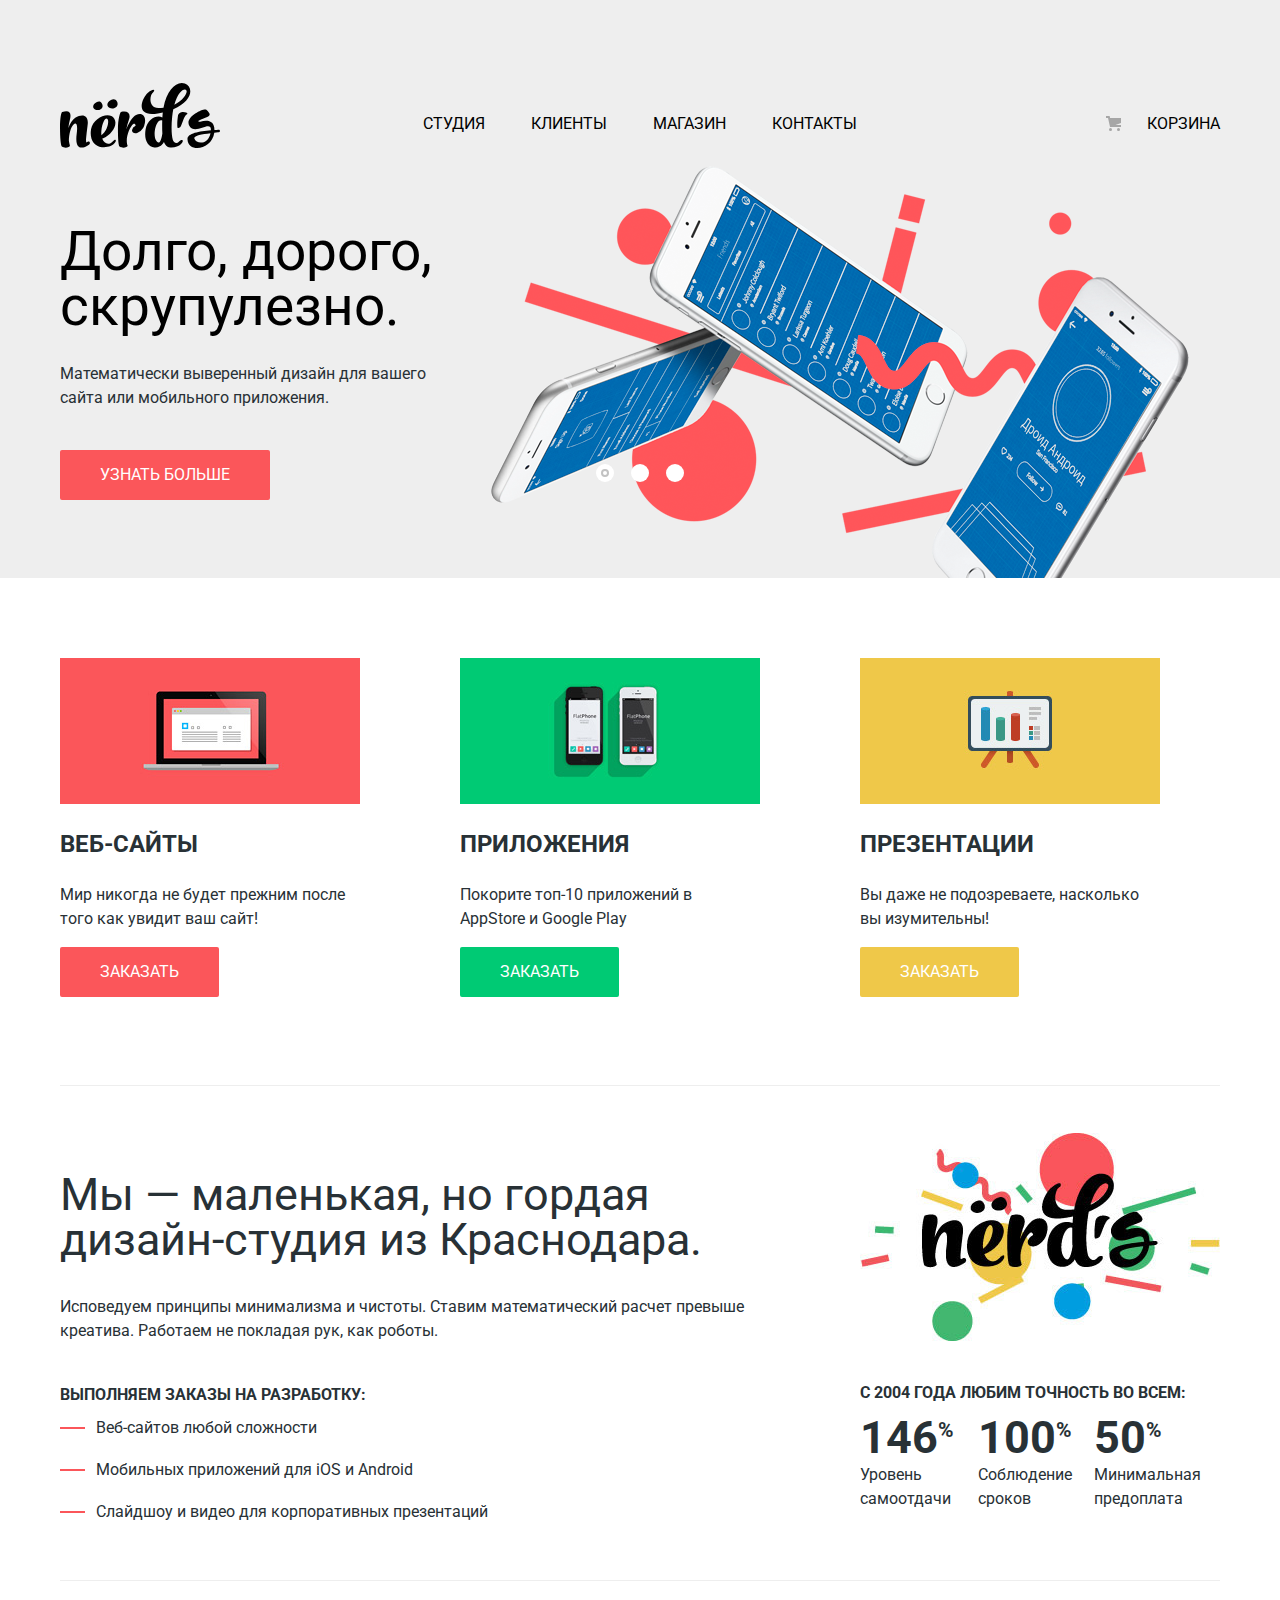
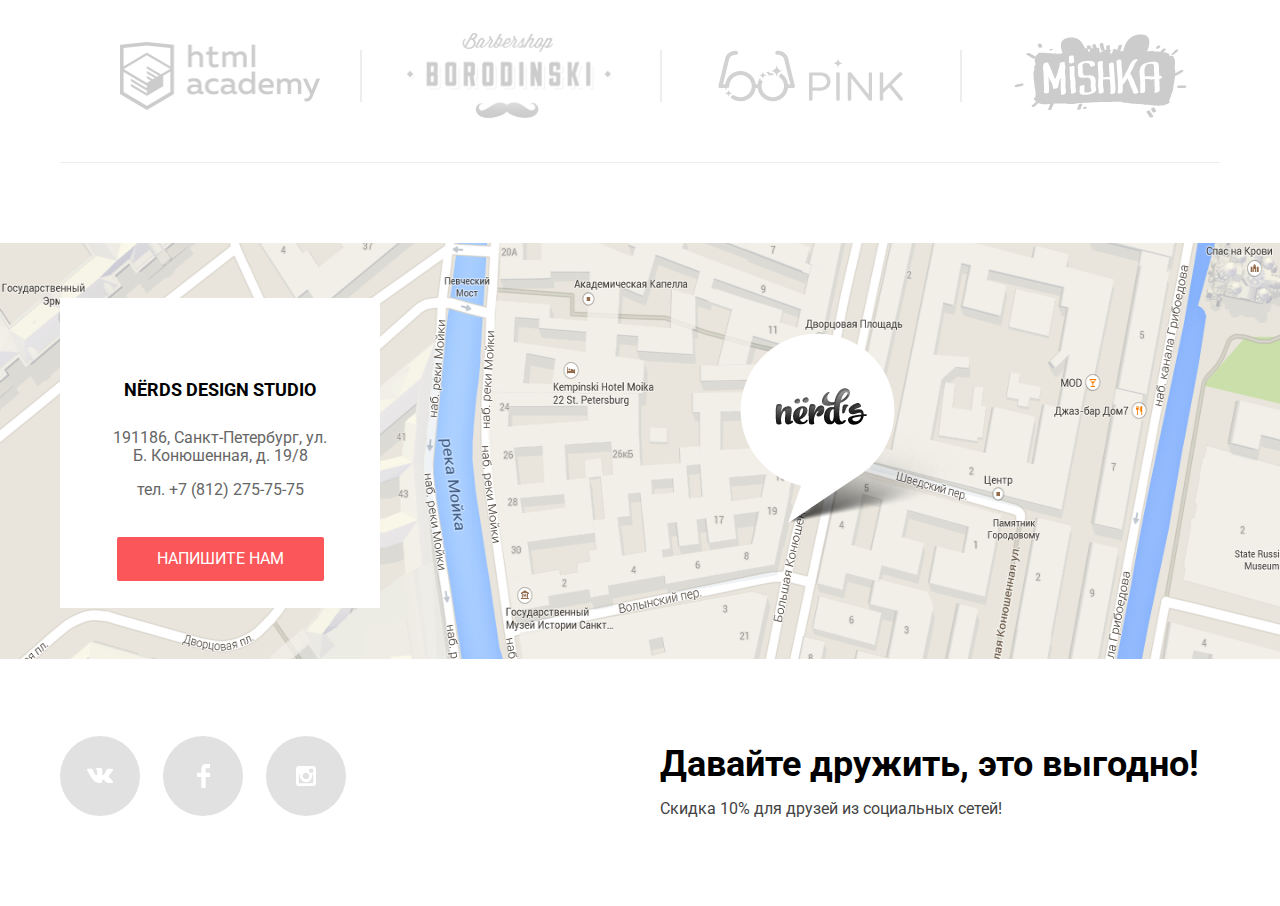
==== index.html @ 292924da "Декоративные элементы" ====
<!DOCTYPE html>
<html lang="ru">

<head>
  <meta charset="utf-8">
  <title>Веб-студия Нердс</title>
  <link href="https://fonts.googleapis.com/css?family=Roboto:400,500,700&display=swap" rel="stylesheet">
  <link href="css/normalize.css" rel="stylesheet">
  <link href="css/style.css" rel="stylesheet">
</head>

<body>
  <header class="main-header">
    <div class="container">
      <nav class="main-navigation">
        <a class="main-header-logo" href="#">
          <img src="img/nerds-logo.svg" width="160" height="65" alt="Лого веб-студии Нердс">
        </a>
        <ul class="site-navigation">
          <li><a href="info.html">Студия</a></li>
          <li><a href="customers.html">Клиенты</a></li>
          <li><a href="catalog.html">Магазин</a></li>
          <li><a href="contacts.html">Контакты</a></li>
        </ul>
        <a class="basket" href="basket.html">Корзина</a>
      </nav>
    </div>
  </header>
  <main>
    <h1 class="visually-hidden">Веб-студия Нердс</h1>
    <div class="slider">
      <div class="container">
        <div class="slide slide-current">
          <h3 class="slide-slogan">Долго, дорого, скрупулезно.</h3>
          <p>Математически выверенный дизайн для вашего сайта или мобильного приложения.</p>
          <a class="button" href="#">Узнать больше</a>
        </div>
        <div class="slide">
          <h3 class="slide-slogan">Любим математику как никто другой</h3>
          <p>Никакого креатива, только математические формулы для расчета идеальных пропорций.</p>
          <a class="button" href="#">Узнать больше</a>
        </div>
        <div class="slide">
          <h3 class="slide-slogan">Только ночь,только хардкор</h3>
          <p>Работать днем, как все? Мы против этого. Ближе к полуночи работа только начинается.</p>
          <a class="button" href="#">Узнать больше</a>
        </div>
      </div>
      <div class="pagination">
        <a href="#" class="slide-current"></a>
        <a href="#"></a>
        <a href="#"></a>
      </div>
    </div>
    </div>
    <main class="container">
      <section class="banner"></section>
      <section class="promo">
        <div class="conteiner">
          <ul class="promo-list">
            <li class="promo-item promo-item-web">
              <h3>Веб-сайты</h3>
              <p>Мир никогда не будет прежним после того как увидит ваш сайт!</p>
              <a class="button" href="#">Заказать</a>
            </li>
            <li class="promo-item promo-item-app">
              <h3>Приложения</h3>
              <p>Покорите топ-10 приложений в AppStore и Google Play</p>
              <a class="button" href="#">Заказать</a>
            </li>
            <li class="promo-item promo-item-pre">
              <h3>Презентации</h3>
              <p>Вы даже не подозреваете, насколько вы изумительны!</p>
              <a class="button" href="#">Заказать</a>
            </li>
          </ul>
        </div>
      </section>
      <section class="about">
        <div class="conteiner">
          <div class="about-wrapper">
            <div class="about-left">
              <h2 class="about-slogan">Мы — маленькая, но гордая дизайн-студия из Краснодара.</h2>
              <p>Исповедуем принципы минимализма и чистоты. Ставим математический расчет
                превыше креатива. Работаем не покладая рук, как роботы.</p>
              <b>Выполняем заказы на разработку:</b>
              <ul>
                <li>Веб-сайтов любой сложности</li>
                <li>Мобильных приложений для iOS и Android</li>
                <li>Слайдшоу и видео для корпоративных презентаций</li>
              </ul>
            </div>
            <div class="about-right">
              <b>с 2004 года Любим точность во всем:</b>
              <div class="advantages">
                <div class="advantages-item">
                  <span>146<span>%</span></span>
                  <span>Уровень самоотдачи</span>
                </div>
                <div class="advantages-item">
                  <span>100<span>%</span></span>
                  <span>Соблюдение сроков</span>
                </div>
                <div class="advantages-item">
                  <span>50<span>%</span></span>
                  <span>Минимальная предоплата</span>
                </div>
              </div>
            </div>
          </div>
        </div>
      </section>
      <section class="logo">
        <div class="container">
          <ul>
            <li><a href="#"><img src="img/logo-1.png" width="200" height="68" alt="Logo-htmlacademy"></a></li>
            <li><a href="#"><img src="img/logo-2.png" width="206" height="83" alt="Logo-htmlacademy"></a></li>
            <li><a href="#"><img src="img/logo-3.png" width="185" height="52" alt="Logo-htmlacademy"></a></li>
            <li><a href="#"><img src="img/logo-4.png" width="173" height="85" alt="Logo-htmlacademy"></a></li>
          </ul>
        </div>
      </section>
    </main>
    <section class="map">
      <img src="img/map.png" alt="map">
      <div class="info">
          <h4>NЁRDS DESIGN STUDIO</h4>
          <address>191186, Санкт-Петербург, ул. Б. Конюшенная, д. 19/8 <p>тел. +7 (812) 275-75-75</p></address>
          <button class="button">Напишите нам</button>
      </div>
      <div class="marker"></div>
    </section>
    <footer class="main-footer">

      <div class="container">
        <div class="footer-wrapper">
          <div class="footer-social">
            <ul>
              <li>
                <a class="social-button" href="#">
                  <img src="img/vk-icon.svg" width="26" height="15" alt="Страница Нердс в контакте">
                </a>
              </li>
              <li>
                <a class="social-button" href="#">
                  <img src="img/fb-icon.svg" width="13" height="21" alt="Страница Нердс на файсбуке">
                </a>
              </li>
              <li>
                <a class="social-button" href="#">
                  <img src="img/insta-icon.svg" width="20" height="21" alt="Страница Нердс в инстаграм">
                </a>
              </li>
            </ul>
          </div>

          <div class="footer-info">
            <strong>Давайте дружить, это выгодно!</strong>
            <p>Скидка 10% для друзей из социальных сетей!</p>
          </div>
        </div>
      </div>
    </footer>
    <section class="modal">
      <button class="modal-close" type="button">Закрыть</button>
      <form class="user" method="post" action="https://echo.htmlacademy.ru">
        <h2>Напишите нам</h2>
        <div class="modal-user">
          <p>
            <label for="user-login">Ваше имя:</label>
            <input id="user-login" type="text" name="login" placeholder="Имя Фамилия">
          </p>
          <p>
            <label for="user-email">Ваш e-mail:</label>
            <input id="user-email" type="email" name="email" placeholder="email@example.com">
          </p>
        </div>
        <p>
          <label for="user-message">Текст письма:</label>
          <textarea id="user-message" name="message" placeholder="В свободной форме"></textarea>
        </p>
        <button class="button" type="submit">Отправить</button>
      </form>
    </section>
</body>

</html>
---- css/style.css ----
html {
  box-sizing: border-box;
}

*,
*::before,
*::after {
  box-sizing: inherit;
}

body {
  margin: 0;
  padding: 0;
  font-family: "Roboto", "Arial", sans-serif;
  font-size: 16px;
  line-height: 24px;
  color: #283136;
  background-color: #fff;
  font-weight: normal;
}

a {
  text-decoration: none;
}

.container {
  width: 1200px;
  margin: 0 auto;
  padding: 0 20px;
}

.page-title {
  font-size: 55px;
  line-height: 55px;
  margin: 0 0 58px;
  background: #eee;
  text-align: center;
  padding: 67px 0 115px;
}

.main-header {
  min-height: 120px;
  background-color: #eeeeee;
  padding: 83px 0 18px 0;
}

.main-header-logo {
  width: 160px;
  height: 65px;
  display: block;
}

.main-navigation {
  text-transform: uppercase;
  line-height: 30px;
  color: #000000;
  background-color: #eeeeee;
  display: flex;
  justify-content: space-between;
  align-items: center;
}

.slider {
  background-color: #eeeeee;
  display: flex;
}

.slide-slogan {
  width: 400px;
  font-size: 55px;
  line-height: 55px;
  color: #000000;
  font-weight: normal;
  margin: 0 0 28px;
  padding-top: 58px;
}

.slide {
  display: none;
  background-repeat: no-repeat;
  background-position: 431px 0;
  padding-bottom: 78px;
}

.slide-current {
  background-image: url("../img/slide1.png");
  display: block;
}

.right {
  margin-left: auto;
}

.slider {
  position: relative;
}

.slider p {
  width: 400px;
  color: #283136;
  margin-bottom: 40px;
}

.slider img {
  width: 700px;
  height: 414px;
}

.slider button {
  width: 240px;
  height: 50px;
  margin: 0 0 0 250px;
}

.slider .pagination {
  position: absolute;
  height: 18px;
  display: flex;
  justify-content: space-between;
  width: 88px;
  left: 50%;
  margin-left: -44px;
  bottom: 96px;
}

.slider .pagination a {
  width: 18px;
  height: 18px;
  background: #fff;
  border-radius: 10px;
}

.pagination a.slide-current::after {
  width: 8px;
  height: 8px;
  display: block;
  margin-left: 5px;
  margin-top: 5px;
  border: 2px solid #c2c2c2;
  border-radius: 5px;
  content: "";
}

.about-wrapper {
  display: flex;
  padding: 47px 0;
  border-top: 1px solid #eeeeee;
  border-bottom: : 1px solid #eeeeee;
}

.about-left {
  width: 760px;
  margin-right: 40px;
}

.about-left ul {
  list-style: none;
  margin: 0;
  padding: 0;
}

.about-left li {
  padding: 9px 9px 9px 0;
  display: flex;
  align-items: center;
}

.about-left li::before {
  content: "";
  display: block;
  width: 25px;
  height: 2px;
  background: #fb565a;
  margin-right: 11px;
}

.about-left h2 {
  font-size: 45px;
  line-height: 45px;
  margin: 39px 0 33px 0;
  font-weight: normal;
}

.about-left p {
  margin-bottom: 40px;
  color: #283136;
}

b {
  text-transform: uppercase;
}

.about-right {
  width: 360px;
}

.about-right:before {
  content: "";
  display: block;
  width: 360px;
  height: 208px;
  background: url("../img/nerds-illustration.jpg") no-repeat scroll;
  margin-bottom: 40px;
}

.about-right b {
  margin-bottom: 57px;
  line-height: 24px;
  transform: uppercase;
}

.about-right .advantages {
  display: flex;
  justify-content: space-between;
}

.advantages-item span:first-child {
  font-size: 45px;
  line-height: 50px;
  font-weight: bold;
}

.advantages-item span:first-child span {
  font-size: 21px;
  vertical-align: super;
  margin: 0;
}

.advantages-item span:last-child {
  margin-top: 24px
}

.logo {
  padding: 52px 0 43px 0;
  border-top: 1px solid #eeeeee;
  border-bottom: 1px solid #eeeeee;
  margin-bottom: 80px;
}

.logo ul {
  display: flex;
  justify-content: space-between;
  align-items: center;
  list-style: none;
  margin: 0;
  padding: 0;
}

.logo li {
  width: 300px;
  text-align: center;
}

.logo li:first-child,
.logo li:last-child {
  width: 280px;
}

.logo li a::before {
  content: "";
  width: 2px;
  height: 52px;
  background: #eee;
  position: absolute;
  left: 0;
  top: 50%;
  margin-top: -26px;
}

.logo li:first-child a::before {
  display: none;
}

.logo a {
  display: block;
  line-height: 0;
  position: relative;
}

.footer-wrapper {
  display: flex;
  flex-wrap: wrap;
}

.slider-left {
  margin-right: 30px;
}

.map {
  text-align: center;
  position: relative;
}

.map .info {
  width: 320px;
  height: 310px;
  background: #fff;
  padding: 53px 50px 48px;
  position: absolute;
  top: 55px;
  left: 50%;
  margin-left: -580px;
}

.map .marker {
  background: url("../img/map-marker.png") no-repeat scroll;
  position: absolute;
  left: 50%;
  top: 90px;
  width: 231px;
  height: 190px;
  margin-left: 100px;
}

.map img {
  width: 1440px;
  height: 416px;
}
.map h4{
    font-size: 18px;
    line-height: 30px;
    color: #000000;
    margin-bottom: : 34px;
    padding: 0;
}
.map address{
    font-size: 16px;
    line-height: 18px;
    color: #666666;
    font-style: normal;
    margin-bottom: 23px;
}
.map p{
    font-size: 16px;
    line-height: 18px;
    color: #666666;
    margin-bottom: 38px;
}

.promo {
  margin-top: 80px;
  margin-bottom: 80px;
  width: auto;
}

.site-navigation {
  width: 480px;
  display: flex;
  list-style: none;
  margin: 0;
  padding: 0;
  margin-top: 16px;
}

.site-navigation a {
  color: #000000;
  display: block;
}

.site-navigation li {
  margin-right: 46px;
}

.site-navigation a:hover,
.site-navigation a:focus {
  color: #fb565a;
}

.basket {
  color: #000000;
  position: relative;
  padding-left: 41px;
  margin-top: 16px;
}

.basket:hover,
.basket:focus {
  color: #fb565a;
}

.basket::before {
  content: "";
  position: absolute;
  width: 15px;
  height: 15px;
  background-image: url("../img/cart-icon.svg");
  background-repeat: no-repeat;
  background-position: 0 0;
  left: 0px;
  top: 50%;
  margin-top: -8px;
}

.visually-hidden:not(:focus):not(:active),
input[type="checkbox"].visually-hidden,
input[type="radio"].visually-hidden {
  position: absolute;
  width: 1px;
  height: 1px;
  margin: -1px;
  border: 0;
  padding: 0;
  white-space: nowrap;
  clip-path: inset (100%);
  clip: rect(0 0 0 0);
  overflow: hidden;
}

.button {
  min-width: 100px;
  display: inline-block;
  padding: 13px 40px;
  font-family: inherit;
  text-align: center;
  color: #eeeeee;
  vertical-align: middle;
  text-transform: uppercase;
  border: none;
  color: #fff;
  background-color: #fb565a;
  font-weight: normal;
  font-size: 16px;
  border-radius: 2px;
}

.button.disabled,
.button:disabled {
  cursor: default;
  opacity: 0.5;
  background-color: #000000;
}

.button:hover {
  background-color: #e74246;
}

.promo-list {
  width: 1100px;
  list-style: none;
  margin: 0 0 88px 0;
  padding: 0;
  display: flex;
  flex-wrap: wrap;
  justify-content: space-between;
}

.promo-list-catalog {
  list-style: none;
  margin: 0;
  padding: 0;
}

.promo-item {
  position: relative;
  padding-top: 147px;
  width: 300px;
}

.promo-item h3 {
  text-transform: uppercase;
  font-size: 24px;
  line-height: 30px;
  font-weight: bold;
}

img {
  max-width: 100%;
  height: auto;
}

.promo-item p {
  color: #283136;
  line-height: 24px;
  font-weight: normal;
}

.promo-item::before {
  content: "";
  position: absolute;
  top: 0;
  left: 0;
  width: 300px;
  height: 146px;
  background-repeat: no-repeat;
}

.promo-item-web::before {
  background-image: url("../img/illustration-1.jpg");
}

.promo-item-app::before {
  background-image: url("../img/illustration-2.jpg");
}

.promo-item-pre::before {
  background-image: url("../img/illustration-3.jpg");
}

.promo-item-app .button {
  background-color: #00ca74;
}

.promo-item-app .button:hover {
  background-color: #00bc6c;
}

.promo-item-pre .button {
  background-color: #efc849;
}

.promo-item-pre .button:hover {
  background-color: #eab534;
}

.footer-contacts a {
  color: #000000;
  text-decoration: underline;
}

.social-button {
  display: flex;
  justify-content: center;
  align-items: center;
  width: 80px;
  height: 80px;
  background-color: #e1e1e1;
  border-radius: 50%;
  margin-right: 12px;
}

b::bbefore {
  background-image: url("../img/nerds-illustration.jpg");
}

.footer-social li {
  margin-right: 11px;
}

.footer-info {
  width: 560px;
  padding-top: 10px;
  margin-left: auto;
}

.footer-social ul {
  list-style: none;
  margin: 0;
  padding: 0;
  display: flex;
  flex-direction: row;
  justify-content: flex-start;
  flex-wrap: wrap;
  max-width: 360px;
}

.social-button:hover {
  background-color: #e74246;
}

.main-footer {
  padding: 70px 0 70px 0;
  display: flex;
  justify-content: space-between;
}

.main-footer strong {
  font-size: 36px;
  line-height: 36px;
  color: #000000;
  font-weight: bold;
}

.main-footer p {
  color: #444444;
  line-height: 22px;
  margin-top: 15px;
}

.conteiner-colons {
  display: flex;
}

.catalog-list {
  list-style: none;
  width: 760px;
  margin: auto;
  display: flex;
  flex-wrap: wrap;
  justify-content: space-between;
  padding: 0;
}

.sorting {
  width: 260px;
  margin-right: 120px;
}

.sorting legend {
  font-size: 18px;
  text-transform: uppercase;
  font-weight: bold;
}

.sorting fieldset {
  border: 0;
}

.sorting label {
  color: #283136;
}

.sorting ul {
  list-style: none;
  margin: 0;
  padding: 0;
}

.sorting .button {
  background-color: #eeeeee;
  color: #000000;
  width: 260px;
  height: 50px;
}

.sorting .button:hover {
  background-color: #dfdfdf;
}

.catalog-item:hover .description,
.catalog-item:focus-within .description {
  display: block;
}

.catalog-item {
  position: relative;
  line-height: 0;
  margin-bottom: 31px;
}

.description {
  display: none;
  width: 360px;
  padding: 35px 80px 43px;
  background-color: #eeeeee;
  text-align: center;
  position: absolute;
  bottom: 0;
  left: 0;
}

.description h3 {
  font-size: 18px;
  text-transform: uppercase;
  margin-top: 0;
  margin-bottom: 30px;
  line-height: 30px;
}

.description a {
  color: #000000;
}

.description p {
  color: #666666;
  margin-bottom: 30px;
  margin-top: 0;
  line-height: 18px;
}

.description .price {
  color: #ffffff;
  background-color: #fb565a;
  width: 200px;
  height: 50px;
  text-transform: uppercase;
  line-height: 50px;
}

.description .price:hover {
  background-color: #e74246;
}

.modal {
  display: none;
  position: fixed;
  color: #000000;
  background-color: #ffffff;
  width: 960px;
  padding: 70px 100px 84px;
  box-shadow: 0 30px 50px rgba(0, 0, 0, 0.7);
  bottom: 180px;
  left: 50%;
  margin-left: -480px;
}

.modal-close {
  position: absolute;
  font-size: 0;
  background-color: red;
  border: 0;
  cursor: pointer;
  top: 78px;
  right: 90px;
}

.modal-close::before,
.modal-close::after {
  content: "";
  position: absolute;
  top: 10px;
  left: 2px;
  width: 27px;
  height: 5px;
  background-color: #fecccd;
}

.modal-close::before {
  transform: rotate(45deg);
}

.modal-close::after {
  transform: rotate(-45deg);
}

.modal p {
  margin: 0;
}

.modal h2 {
  font-size: 45px;
  line-height: 45px;
  margin: 0 0 40px;
}

.modal label {
  line-height: 18px;
  font-weight: bold;
}

.modal input,
.modal textarea {
  opacity: 0.5%;
  color: #444444;
  display: block;
  margin-top: 10px;
  border-color: #d7dcde;
  border-style: solid;
  border-width: 2px;
  border-radius: 2px;
}

.modal textarea {
  width: 760px;
  height: 120px;
  padding: 12px 15px;
  margin-bottom: 48px;
  resize: none;
}

.modal-user {
  display: flex;
  justify-content: space-between;
  margin-bottom: 35px;
}

.modal .button {
  width: 260px;
  height: 50px;
}

.modal input {
  width: 360px;
  height: 50px;
  padding: 0 15px;
}
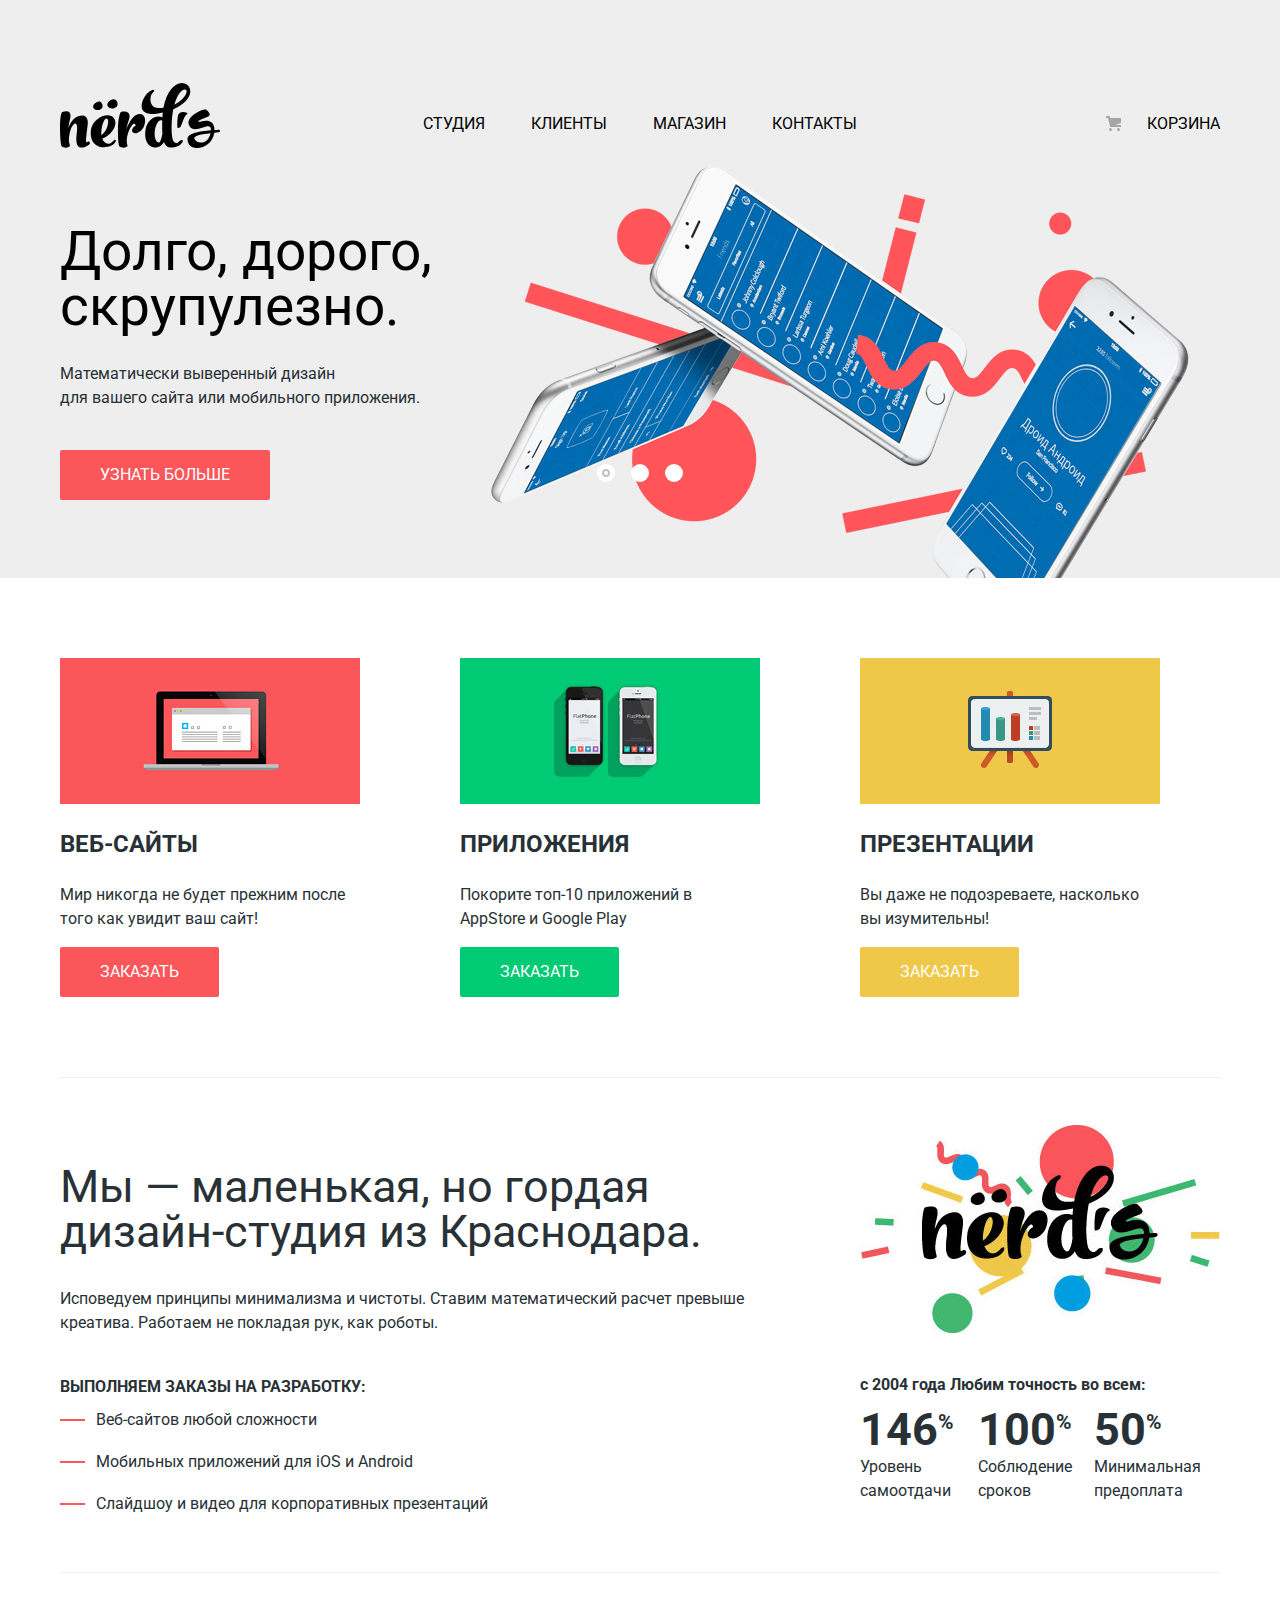
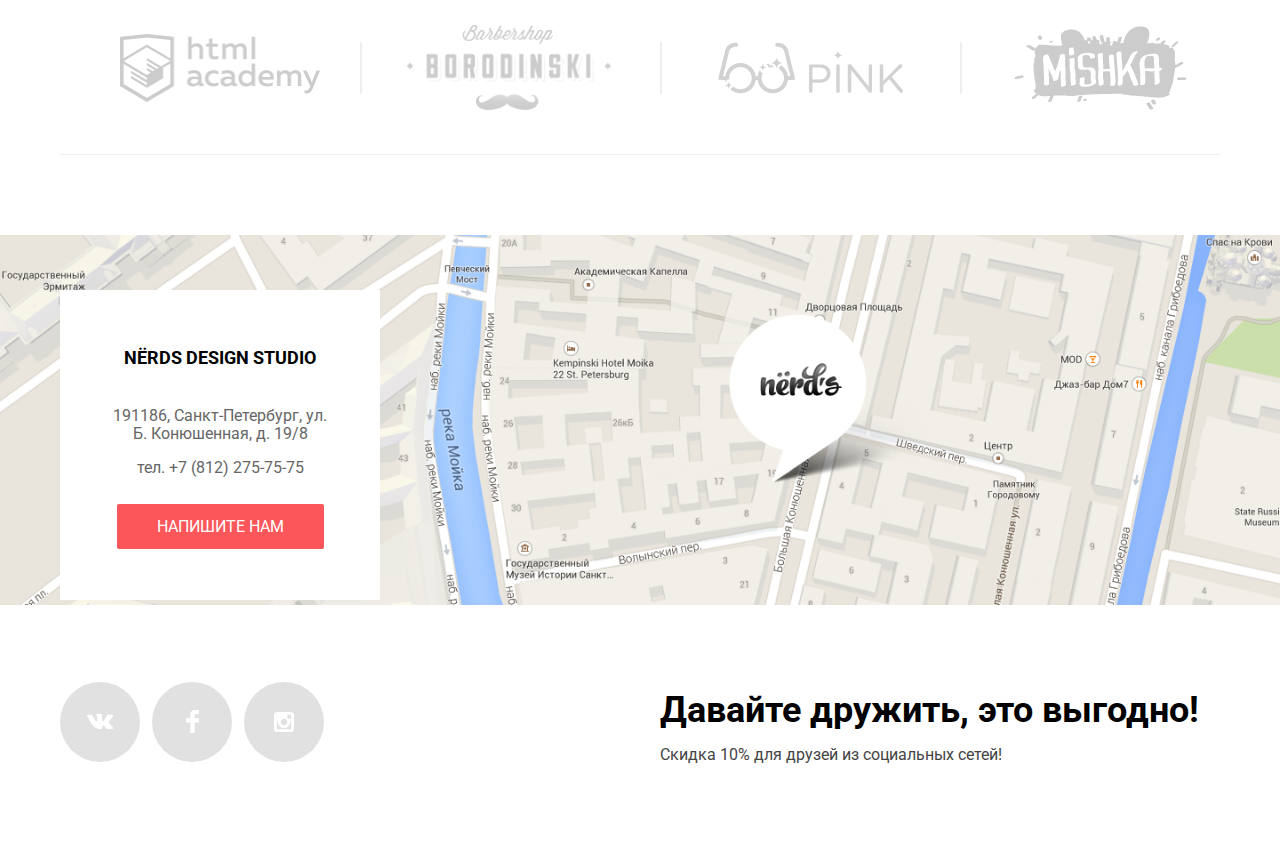
==== commit 6658cf31: "Декоративные элементы" ====
--- a/index.html
+++ b/index.html
@@ -30,32 +30,31 @@
     <h1 class="visually-hidden">Веб-студия Нердс</h1>
     <div class="slider">
       <div class="container">
-        <div class="slide slide-current">
-          <h3 class="slide-slogan">Долго, дорого, скрупулезно.</h3>
-          <p>Математически выверенный дизайн для вашего сайта или мобильного приложения.</p>
+        <div class="slide slide1 slide-current">
+          <h3 class="slide-slogan">Долго, дорого,<br>скрупулезно.</h3>
+          <p>Математически выверенный дизайн<br>для вашего сайта или мобильного приложения.</p>
           <a class="button" href="#">Узнать больше</a>
         </div>
-        <div class="slide">
-          <h3 class="slide-slogan">Любим математику как никто другой</h3>
-          <p>Никакого креатива, только математические формулы для расчета идеальных пропорций.</p>
+        <div class="slide slide2">
+          <h3 class="slide-slogan">Любим математику<br>как никто другой</h3>
+          <p>Никакого креатива, только математические формулы<br>для расчета идеальных пропорций.</p>
           <a class="button" href="#">Узнать больше</a>
         </div>
-        <div class="slide">
-          <h3 class="slide-slogan">Только ночь,только хардкор</h3>
-          <p>Работать днем, как все? Мы против этого. Ближе к полуночи работа только начинается.</p>
+        <div class="slide slide3">
+          <h3 class="slide-slogan">Только ночь,<br>только хардкор</h3>
+          <p>Работать днем, как все? Мы против этого.<br>Ближе к полуночи работа только начинается.</p>
           <a class="button" href="#">Узнать больше</a>
         </div>
       </div>
-      <div class="pagination">
-        <a href="#" class="slide-current"></a>
-        <a href="#"></a>
-        <a href="#"></a>
+      <div class="slider-controls">
+        <button class="slide-current" aria-label="First slide"></button>
+        <button aria-label="Second slide"></button>
+        <button aria-label="Third slide"></button>
       </div>
     </div>
     </div>
-    <main class="container">
-      <section class="banner"></section>
-      <section class="promo">
+    <div class="container">
+      <section class="promo border-bottom">
         <div class="conteiner">
           <ul class="promo-list">
             <li class="promo-item promo-item-web">
@@ -70,14 +69,13 @@
             </li>
             <li class="promo-item promo-item-pre">
               <h3>Презентации</h3>
-              <p>Вы даже не подозреваете, -насколько вы изумительны!</p>
+              <p>Вы даже не подозреваете, насколько вы изумительны!</p>
               <a class="button" href="#">Заказать</a>
             </li>
           </ul>
         </div>
       </section>
-      <section class="about">
+      <section class="about border-bottom">
         <div class="conteiner">
           <div class="about-wrapper">
             <div class="about-left">
@@ -111,78 +109,81 @@
           </div>
         </div>
       </section>
-      <section class="logo">
+      <section class="logo border-bottom">
         <div class="container">
           <ul>
-            <li><a href="#"><img src="img/logo-1.png" width="200" height="68" alt="Logo-htmlacademy"></a></li>
-            <li><a href="#"><img src="img/logo-2.png" width="206" height="83" alt="Logo-htmlacademy"></a></li>
-            <li><a href="#"><img src="img/logo-3.png" width="185" height="52" alt="Logo-htmlacademy"></a></li>
-            <li><a href="#"><img src="img/logo-4.png" width="173" height="85" alt="Logo-htmlacademy"></a></li>
+            <li><a href="#"><img src="img/logo-1.png" width="200" height="68" alt="Logo Html Academy"></a></li>
+            <li><a href="#"><img src="img/logo-2.png" width="206" height="83" alt="Logo Barbershop Borodinski"></a></li>
+            <li><a href="#"><img src="img/logo-3.png" width="185" height="52" alt="Logo Pink"></a></li>
+            <li><a href="#"><img src="img/logo-4.png" width="173" height="85" alt="Logo Mishka"></a></li>
           </ul>
         </div>
       </section>
-    </main>
-    <section class="map">
-      <img src="img/map.png" alt="map">
-      <div class="info">
-          <h4>NЁRDS DESIGN STUDIO</h4>
-          <address>191186, Санкт-Петербург, ул. Б. Конюшенная, д. 19/8 <p>тел. +7 (812) 275-75-75</p></address>
-          <button class="button">Напишите нам</button>
-      </div>
-      <div class="marker"></div>
-    </section>
-    <footer class="main-footer">
+  </main>
+  <section class="map">
+    <img src="img/map.png" alt="Адрес: Санкт-Петербург, ул. Б. Конюшенная, д. 19/8" width="1440" height="416">
+    <div class="info">
+      <h4>NЁRDS DESIGN STUDIO</h4>
+      <address>191186, Санкт-Петербург, ул. Б. Конюшенная, д. 19/8
+        <p>тел.
+          <a href="tel:88122757575">+7 (812) 275-75-75</a>
+        </p>
+      </address>
+      <a href="#" class="feedback">Напишите нам</a>
+    </div>
+  </section>
+  <footer class="main-footer">
 
-      <div class="container">
-        <div class="footer-wrapper">
-          <div class="footer-social">
-            <ul>
-              <li>
-                <a class="social-button" href="#">
-                  <img src="img/vk-icon.svg" width="26" height="15" alt="Страница Нердс в контакте">
-                </a>
-              </li>
-              <li>
-                <a class="social-button" href="#">
-                  <img src="img/fb-icon.svg" width="13" height="21" alt="Страница Нердс на файсбуке">
-                </a>
-              </li>
-              <li>
-                <a class="social-button" href="#">
-                  <img src="img/insta-icon.svg" width="20" height="21" alt="Страница Нердс в инстаграм">
-                </a>
-              </li>
-            </ul>
-          </div>
+    <div class="container">
+      <div class="footer-wrapper">
+        <div class="footer-social">
+          <ul>
+            <li>
+              <a class="social-button" href="#">
+                <img src="img/vk-icon.svg" width="26" height="15" alt="Страница Нердс в контакте">
+              </a>
+            </li>
+            <li>
+              <a class="social-button" href="#">
+                <img src="img/fb-icon.svg" width="13" height="21" alt="Страница Нердс на файсбуке">
+              </a>
+            </li>
+            <li>
+              <a class="social-button" href="#">
+                <img src="img/insta-icon.svg" width="20" height="21" alt="Страница Нердс в инстаграм">
+              </a>
+            </li>
+          </ul>
+        </div>
 
-          <div class="footer-info">
-            <strong>Давайте дружить, это выгодно!</strong>
-            <p>Скидка 10% для друзей из социальных сетей!</p>
-          </div>
+        <div class="footer-info">
+          <strong>Давайте дружить, это выгодно!</strong>
+          <p>Скидка 10% для друзей из социальных сетей!</p>
         </div>
       </div>
-    </footer>
-    <section class="modal">
-      <button class="modal-close" type="button">Закрыть</button>
-      <form class="user" method="post" action="https://echo.htmlacademy.ru">
-        <h2>Напишите нам</h2>
-        <div class="modal-user">
-          <p>
-            <label for="user-login">Ваше имя:</label>
-            <input id="user-login" type="text" name="login" placeholder="Имя Фамилия">
-          </p>
-          <p>
-            <label for="user-email">Ваш e-mail:</label>
-            <input id="user-email" type="email" name="email" placeholder="email@example.com">
-          </p>
-        </div>
+    </div>
+  </footer>
+  <section class="modal">
+    <button class="modal-close" type="button">Закрыть</button>
+    <form class="user" method="post" action="https://echo.htmlacademy.ru">
+      <h2>Напишите нам</h2>
+      <div class="modal-user">
         <p>
-          <label for="user-message">Текст письма:</label>
-          <textarea id="user-message" name="message" placeholder="В свободной форме"></textarea>
+          <label for="user-login">Ваше имя:</label>
+          <input id="user-login" type="text" name="login" placeholder="Имя Фамилия">
         </p>
-        <button class="button" type="submit">Отправить</button>
-      </form>
-    </section>
+        <p>
+          <label for="user-email">Ваш e-mail:</label>
+          <input id="user-email" type="email" name="email" placeholder="email@example.com">
+        </p>
+      </div>
+      <p>
+        <label for="user-message">Текст письма:</label>
+        <textarea id="user-message" name="message" placeholder="В свободной форме"></textarea>
+      </p>
+      <button class="button" type="submit">Отправить</button>
+    </form>
+  </section>
 </body>
 
 </html>
--- a/css/style.css
+++ b/css/style.css
@@ -23,17 +23,26 @@
   text-decoration: none;
 }
 
+img {
+  max-width: 100%;
+  height: auto;
+}
+
 .container {
   width: 1200px;
   margin: 0 auto;
   padding: 0 20px;
 }
 
+.border-bottom {
+  border-bottom: 1px solid #eee;
+}
+
 .page-title {
   font-size: 55px;
   line-height: 55px;
   margin: 0 0 58px;
-  background: #eee;
+  background-color: #eee;
   text-align: center;
   padding: 67px 0 115px;
 }
@@ -62,11 +71,10 @@
 
 .slider {
   background-color: #eeeeee;
-  display: flex;
+  position: relative;
 }
 
 .slide-slogan {
-  width: 400px;
   font-size: 55px;
   line-height: 55px;
   color: #000000;
@@ -82,70 +90,64 @@
   padding-bottom: 78px;
 }
 
+.slide.slide1 {
+  background-image: url("../img/slide1.png");
+}
+
+.slide.slide2 {
+  background-image: url("../img/slide2.png");
+}
+
+.slide.slide3 {
+  background-image: url("../img/slide3.png");
+}
+
 .slide-current {
-  background-image: url("../img/slide1.png");
-  display: block;
-}
-
-.right {
-  margin-left: auto;
-}
-
-.slider {
-  position: relative;
+  display: block;
 }
 
 .slider p {
-  width: 400px;
   color: #283136;
   margin-bottom: 40px;
 }
 
-.slider img {
-  width: 700px;
-  height: 414px;
-}
-
-.slider button {
-  width: 240px;
-  height: 50px;
-  margin: 0 0 0 250px;
-}
-
-.slider .pagination {
+.slider-controls {
   position: absolute;
   height: 18px;
   display: flex;
-  justify-content: space-between;
-  width: 88px;
-  left: 50%;
-  margin-left: -44px;
+  flex-direction: row;
+  justify-content: center;
+  flex-wrap: wrap;
+  left: 0;
+  right: 0;
   bottom: 96px;
 }
 
-.slider .pagination a {
+.slider-controls button {
   width: 18px;
   height: 18px;
-  background: #fff;
+  background-color: #fff;
   border-radius: 10px;
-}
-
-.pagination a.slide-current::after {
+  margin: 0 8px 0;
+  border: 0;
+  padding: 5px;
+}
+
+.slider-controls button.slide-current::after {
   width: 8px;
   height: 8px;
   display: block;
-  margin-left: 5px;
-  margin-top: 5px;
   border: 2px solid #c2c2c2;
   border-radius: 5px;
   content: "";
 }
 
+.about {
+  padding: 47px 0;
+}
+
 .about-wrapper {
   display: flex;
-  padding: 47px 0;
-  border-top: 1px solid #eeeeee;
-  border-bottom: : 1px solid #eeeeee;
 }
 
 .about-left {
@@ -170,7 +172,7 @@
   display: block;
   width: 25px;
   height: 2px;
-  background: #fb565a;
+  background-color: #fb565a;
   margin-right: 11px;
 }
 
@@ -186,7 +188,7 @@
   color: #283136;
 }
 
-b {
+.about-left b {
   text-transform: uppercase;
 }
 
@@ -199,7 +201,8 @@
   display: block;
   width: 360px;
   height: 208px;
-  background: url("../img/nerds-illustration.jpg") no-repeat scroll;
+  background-image: url("../img/nerds-illustration.jpg");
+  background-repeat: no-repeat;
   margin-bottom: 40px;
 }
 
@@ -232,8 +235,6 @@
 
 .logo {
   padding: 52px 0 43px 0;
-  border-top: 1px solid #eeeeee;
-  border-bottom: 1px solid #eeeeee;
   margin-bottom: 80px;
 }
 
@@ -249,6 +250,7 @@
 .logo li {
   width: 300px;
   text-align: center;
+  position: relative;
 }
 
 .logo li:first-child,
@@ -256,18 +258,19 @@
   width: 280px;
 }
 
-.logo li a::before {
+.logo li::before {
   content: "";
   width: 2px;
+  display: block;
   height: 52px;
-  background: #eee;
+  background-color: #eee;
   position: absolute;
   left: 0;
   top: 50%;
   margin-top: -26px;
 }
 
-.logo li:first-child a::before {
+.logo li:first-child::before {
   display: none;
 }
 
@@ -280,10 +283,6 @@
 .footer-wrapper {
   display: flex;
   flex-wrap: wrap;
-}
-
-.slider-left {
-  margin-right: 30px;
 }
 
 .map {
@@ -294,7 +293,7 @@
 .map .info {
   width: 320px;
   height: 310px;
-  background: #fff;
+  background-color: #fff;
   padding: 53px 50px 48px;
   position: absolute;
   top: 55px;
@@ -302,44 +301,50 @@
   margin-left: -580px;
 }
 
-.map .marker {
-  background: url("../img/map-marker.png") no-repeat scroll;
-  position: absolute;
-  left: 50%;
-  top: 90px;
-  width: 231px;
-  height: 190px;
-  margin-left: 100px;
-}
-
-.map img {
-  width: 1440px;
-  height: 416px;
-}
-.map h4{
-    font-size: 18px;
-    line-height: 30px;
-    color: #000000;
-    margin-bottom: : 34px;
-    padding: 0;
-}
-.map address{
-    font-size: 16px;
-    line-height: 18px;
-    color: #666666;
-    font-style: normal;
-    margin-bottom: 23px;
-}
-.map p{
-    font-size: 16px;
-    line-height: 18px;
-    color: #666666;
-    margin-bottom: 38px;
+.map h4 {
+  font-size: 18px;
+  line-height: 30px;
+  color: #000000;
+  padding: 0;
+  margin: 0 0 34px;
+}
+
+.map address {
+  font-size: 16px;
+  line-height: 18px;
+  color: #666666;
+  font-style: normal;
+  margin-bottom: 23px;
+}
+
+.map p {
+  font-size: 16px;
+  line-height: 18px;
+  color: #666666;
+  margin-bottom: 38px;
+}
+
+.map p a {
+  color: inherit;
+}
+
+.map .feedback {
+  padding: 13px 40px;
+  text-align: center;
+  text-transform: uppercase;
+  color: #fff;
+  font-size: 16px;
+  border-radius: 2px;
+  background-color: #fb565a;
+}
+
+.map .feedback:hover {
+  background-color: #e74246;
 }
 
 .promo {
-  margin-top: 80px;
-  margin-bottom: 80px;
+  padding-top: 80px;
+  padding-bottom: 80px;
   width: auto;
 }
 
@@ -412,7 +417,6 @@
   padding: 13px 40px;
   font-family: inherit;
   text-align: center;
-  color: #eeeeee;
   vertical-align: middle;
   text-transform: uppercase;
   border: none;
@@ -437,11 +441,11 @@
 .promo-list {
   width: 1100px;
   list-style: none;
-  margin: 0 0 88px 0;
   padding: 0;
   display: flex;
   flex-wrap: wrap;
   justify-content: space-between;
+  margin: 0;
 }
 
 .promo-list-catalog {
@@ -461,11 +465,6 @@
   font-size: 24px;
   line-height: 30px;
   font-weight: bold;
-}
-
-img {
-  max-width: 100%;
-  height: auto;
 }
 
 .promo-item p {
@@ -525,15 +524,10 @@
   height: 80px;
   background-color: #e1e1e1;
   border-radius: 50%;
+}
+
+.footer-social li {
   margin-right: 12px;
-}
-
-b::bbefore {
-  background-image: url("../img/nerds-illustration.jpg");
-}
-
-.footer-social li {
-  margin-right: 11px;
 }
 
 .footer-info {
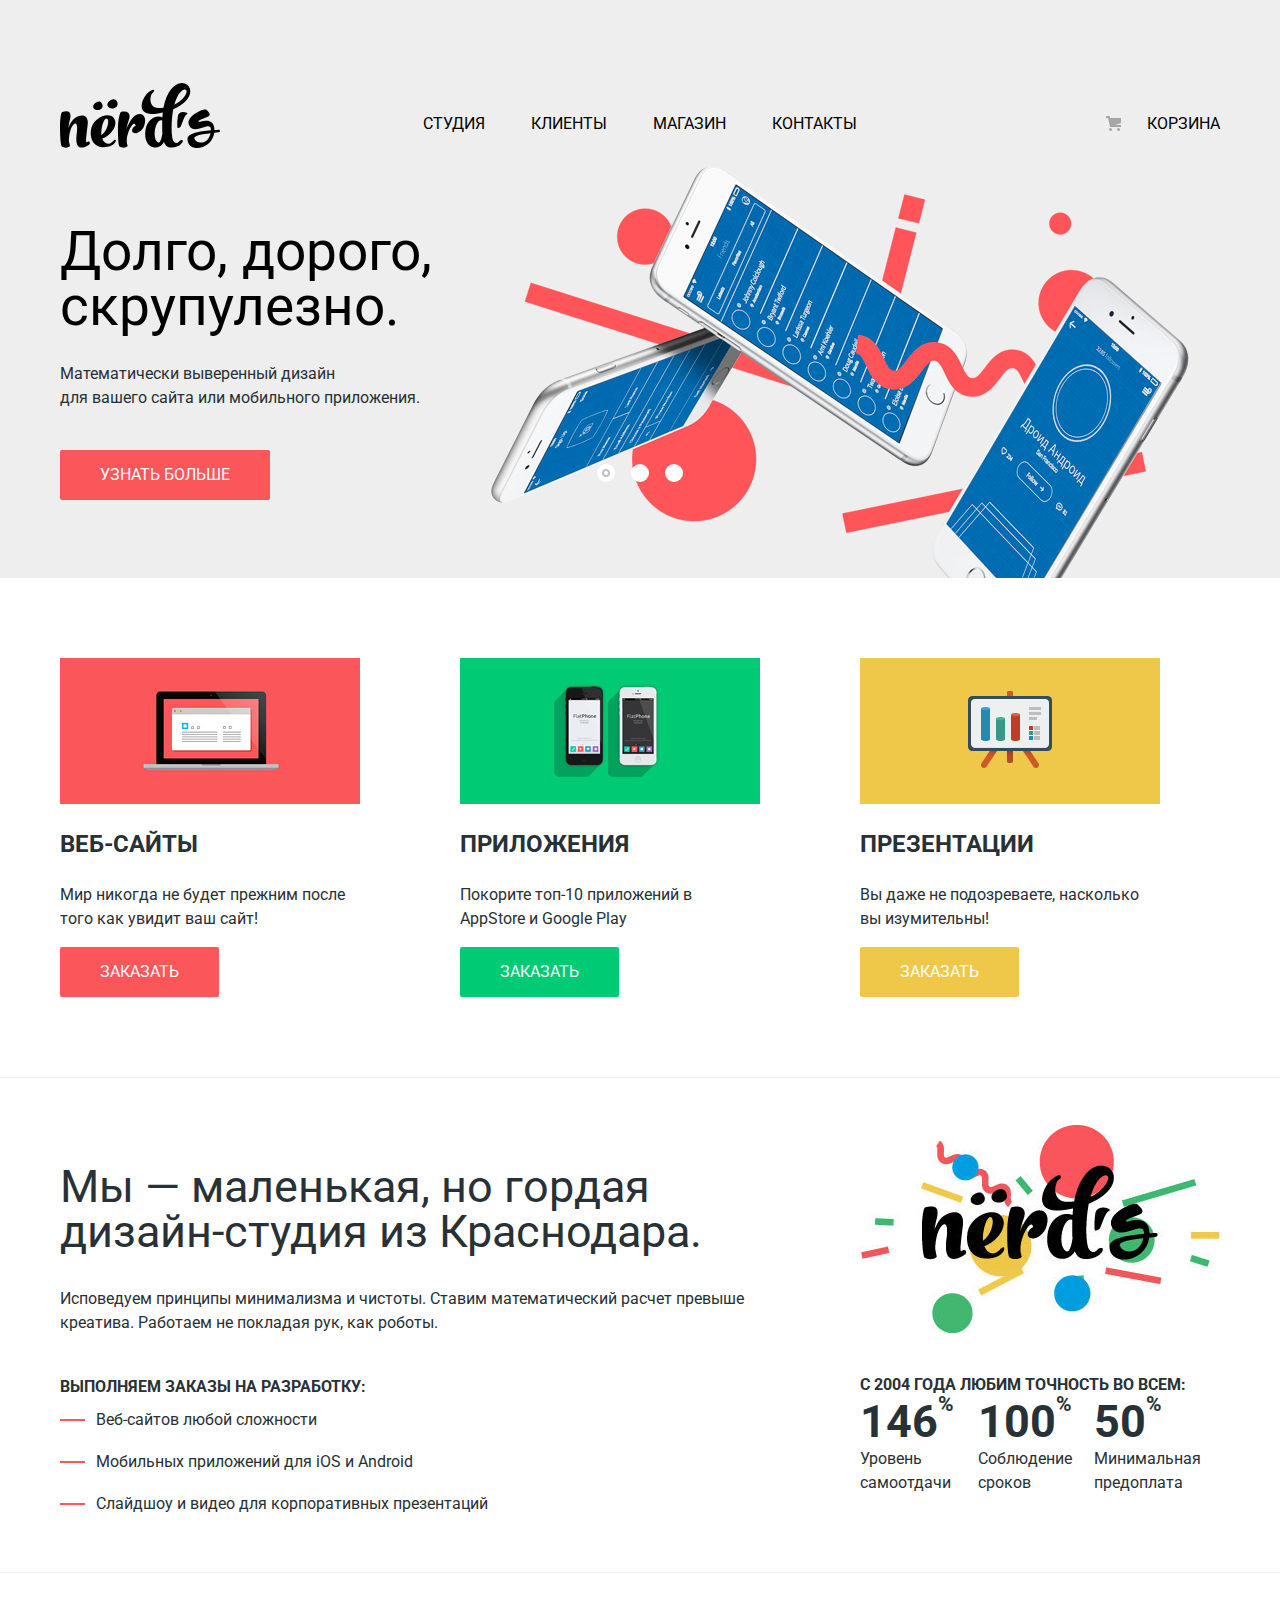
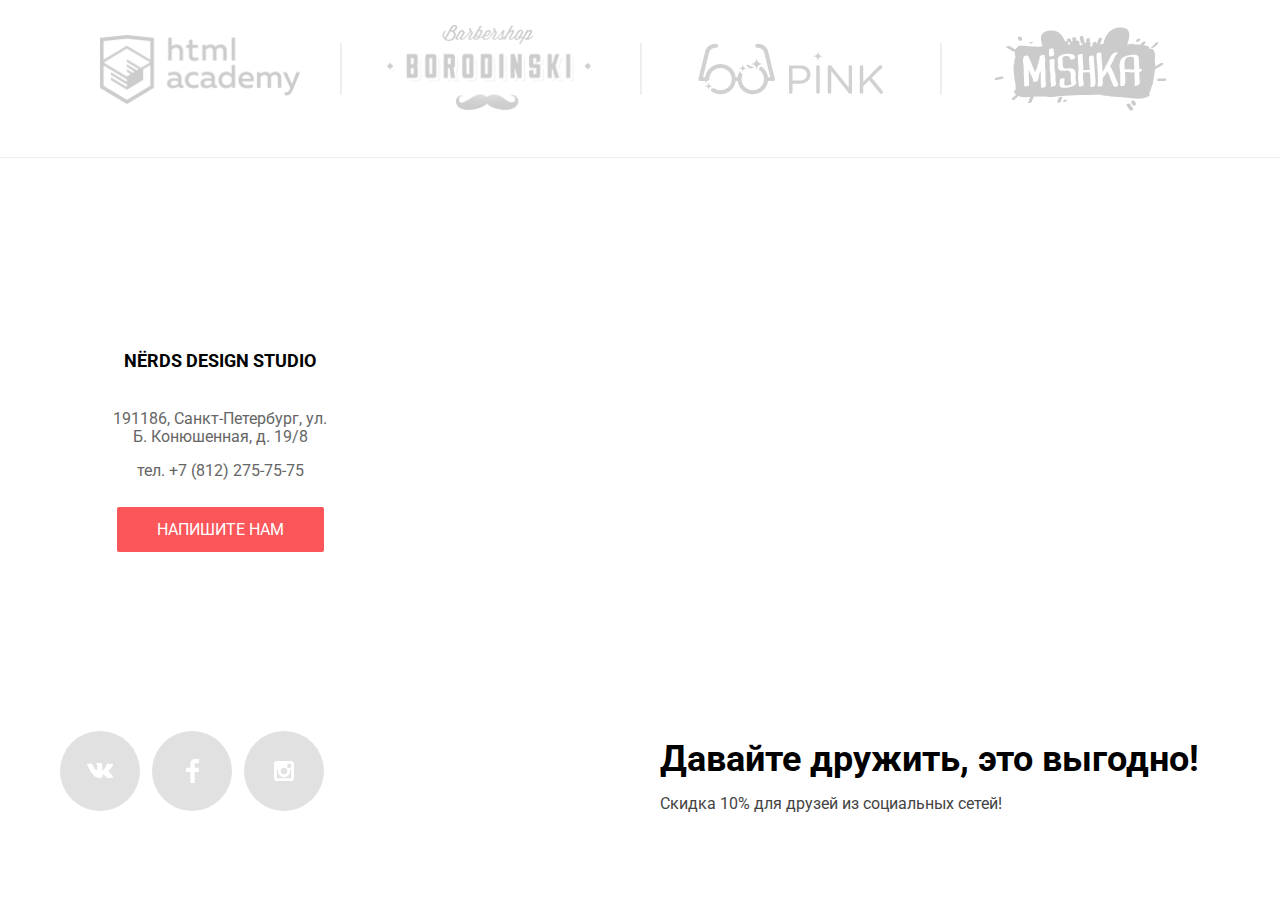
==== commit b8cb159f: "JavaScript" ====
--- a/index.html
+++ b/index.html
@@ -52,10 +52,8 @@
         <button aria-label="Third slide"></button>
       </div>
     </div>
-    </div>
-    <div class="container">
       <section class="promo border-bottom">
-        <div class="conteiner">
+        <div class="container">
           <ul class="promo-list">
             <li class="promo-item promo-item-web">
               <h3>Веб-сайты</h3>
@@ -76,7 +74,7 @@
         </div>
       </section>
       <section class="about border-bottom">
-        <div class="conteiner">
+        <div class="container">
           <div class="about-wrapper">
             <div class="about-left">
               <h2 class="about-slogan">Мы — маленькая, но гордая дизайн-студия из Краснодара.</h2>
@@ -93,15 +91,15 @@
               <b>с 2004 года Любим точность во всем:</b>
               <div class="advantages">
                 <div class="advantages-item">
-                  <span>146<span>%</span></span>
+                  <span>146<sup>%</sup></span>
                   <span>Уровень самоотдачи</span>
                 </div>
                 <div class="advantages-item">
-                  <span>100<span>%</span></span>
+                  <span>100<sup>%</sup></span>
                   <span>Соблюдение сроков</span>
                 </div>
                 <div class="advantages-item">
-                  <span>50<span>%</span></span>
+                  <span>50<sup>%</sup></span>
                   <span>Минимальная предоплата</span>
                 </div>
               </div>
@@ -121,7 +119,9 @@
       </section>
   </main>
   <section class="map">
-    <img src="img/map.png" alt="Адрес: Санкт-Петербург, ул. Б. Конюшенная, д. 19/8" width="1440" height="416">
+      <iframe src="https://www.google.com/maps/embed?pb=!1m18!1m12!1m3!1d1998.6037872533277!2d30.320858716096975!3d59.93871648187614!2m3!1f0!2f0!3f0!3m2!1i1024!2i768!4f13.1!3m3!1m2!1s0x4696310fca145cc1%3A0x42b32648d8238007!2z0JHQvtC70YzRiNCw0Y8g0JrQvtC90Y7RiNC10L3QvdCw0Y8g0YPQuy4sIDE5LzgsINCh0LDQvdC60YIt0J_QtdGC0LXRgNCx0YPRgNCzLCAxOTExODY!5e0!3m2!1sru!2sru!4v1560103154875!5m2!1sru!2sru"
+      width="1440" height="416" style="border:0" allowfullscreen></iframe>
+<!-- <img src="img/map.png" alt="Адрес: Санкт-Петербург, ул. Б. Конюшенная, д. 19/8" width="1440" height="416">-->
     <div class="info">
       <h4>NЁRDS DESIGN STUDIO</h4>
       <address>191186, Санкт-Петербург, ул. Б. Конюшенная, д. 19/8
@@ -184,6 +184,7 @@
       <button class="button" type="submit">Отправить</button>
     </form>
   </section>
+  <script src=js/popup.js></script>
 </body>
 
 </html>
--- a/css/style.css
+++ b/css/style.css
@@ -17,6 +17,7 @@
   color: #283136;
   background-color: #fff;
   font-weight: normal;
+  min-width: 1200px;
 }
 
 a {
@@ -113,14 +114,26 @@
 
 .slider-controls {
   position: absolute;
-  height: 18px;
-  display: flex;
-  flex-direction: row;
-  justify-content: center;
-  flex-wrap: wrap;
-  left: 0;
-  right: 0;
-  bottom: 96px;
+
+height: 18px;
+
+display: flex;
+
+flex-direction: row;
+
+justify-content: center;
+
+flex-wrap: wrap;
+
+left: 50%;
+
+right: 0;
+
+bottom: 96px;
+
+width: 340px;
+
+margin-left: -170px;
 }
 
 .slider-controls button {
@@ -133,7 +146,7 @@
   padding: 5px;
 }
 
-.slider-controls button.slide-current::after {
+.slider-controls .slide-current::after {
   width: 8px;
   height: 8px;
   display: block;
@@ -209,7 +222,7 @@
 .about-right b {
   margin-bottom: 57px;
   line-height: 24px;
-  transform: uppercase;
+  text-transform: uppercase;
 }
 
 .about-right .advantages {
@@ -223,14 +236,14 @@
   font-weight: bold;
 }
 
-.advantages-item span:first-child span {
+.advantages-item span:last-child {
+  margin-top: 24px
+}
+
+.advantages-item sup {
   font-size: 21px;
   vertical-align: super;
   margin: 0;
-}
-
-.advantages-item span:last-child {
-  margin-top: 24px
 }
 
 .logo {
@@ -278,6 +291,15 @@
   display: block;
   line-height: 0;
   position: relative;
+}
+.logo img{
+	opacity:0.2;
+}
+.logo img:hover{
+	opacity:1;
+}
+.logo img:active{
+	opacity:0.1;
 }
 
 .footer-wrapper {
@@ -316,7 +338,6 @@
   font-style: normal;
   margin-bottom: 23px;
 }
-
 .map p {
   font-size: 16px;
   line-height: 18px;
@@ -324,7 +345,7 @@
   margin-bottom: 38px;
 }
 
-.map p a {
+.map a {
   color: inherit;
 }
 
@@ -527,7 +548,7 @@
 }
 
 .footer-social li {
-  margin-right: 12px;
+  margin: 0 12px 12px 0;
 }
 
 .footer-info {
@@ -544,7 +565,7 @@
   flex-direction: row;
   justify-content: flex-start;
   flex-wrap: wrap;
-  max-width: 360px;
+  max-width: 550px;
 }
 
 .social-button:hover {
@@ -630,11 +651,22 @@
   line-height: 0;
   margin-bottom: 31px;
 }
+.catalog-item::before {
+  height:40px;
+  background-image:url("../img/browser.svg");
+  background-repeat:no-repeat;
+  opacity:0.12;
+  display:block;
+  content:"";
+}
+.catalog-item:hover::before{
+	opacity:1;
+}
 
 .description {
   display: none;
   width: 360px;
-  padding: 35px 80px 43px;
+  padding: 35px 43px 43px;
   background-color: #eeeeee;
   text-align: center;
   position: absolute;
@@ -668,6 +700,7 @@
   height: 50px;
   text-transform: uppercase;
   line-height: 50px;
+  margin:0 auto;
 }
 
 .description .price:hover {
@@ -682,15 +715,34 @@
   width: 960px;
   padding: 70px 100px 84px;
   box-shadow: 0 30px 50px rgba(0, 0, 0, 0.7);
-  bottom: 180px;
+  top: 50%;
   left: 50%;
-  margin-left: -480px;
+  transform: translate(-50%, -50%);
+}
+@keyframes bounce {
+    0% {transform: translate(-50%, -300%);}
+    100% {transform: translate(-50%, -50%);}
+
+}
+.modal-show{
+    display: block;
+    animation-name: bounce;
+    animation-duration: 0.6s;
+}
+@keyframes shake {
+    0%, 100% {transform: translate(-50%, -50%);}
+    10%, 30%, 50%, 70%, 90% {transform: translate(-51%, -50%);}
+    20%, 40%, 60%, 80% {transform: translate(-49%, -50%);}
+}
+.modal-error{
+    animation-name: shake;
+    animation-duration: 0.6s;
 }
 
 .modal-close {
   position: absolute;
   font-size: 0;
-  background-color: red;
+  background-color: #fff;
   border: 0;
   cursor: pointer;
   top: 78px;
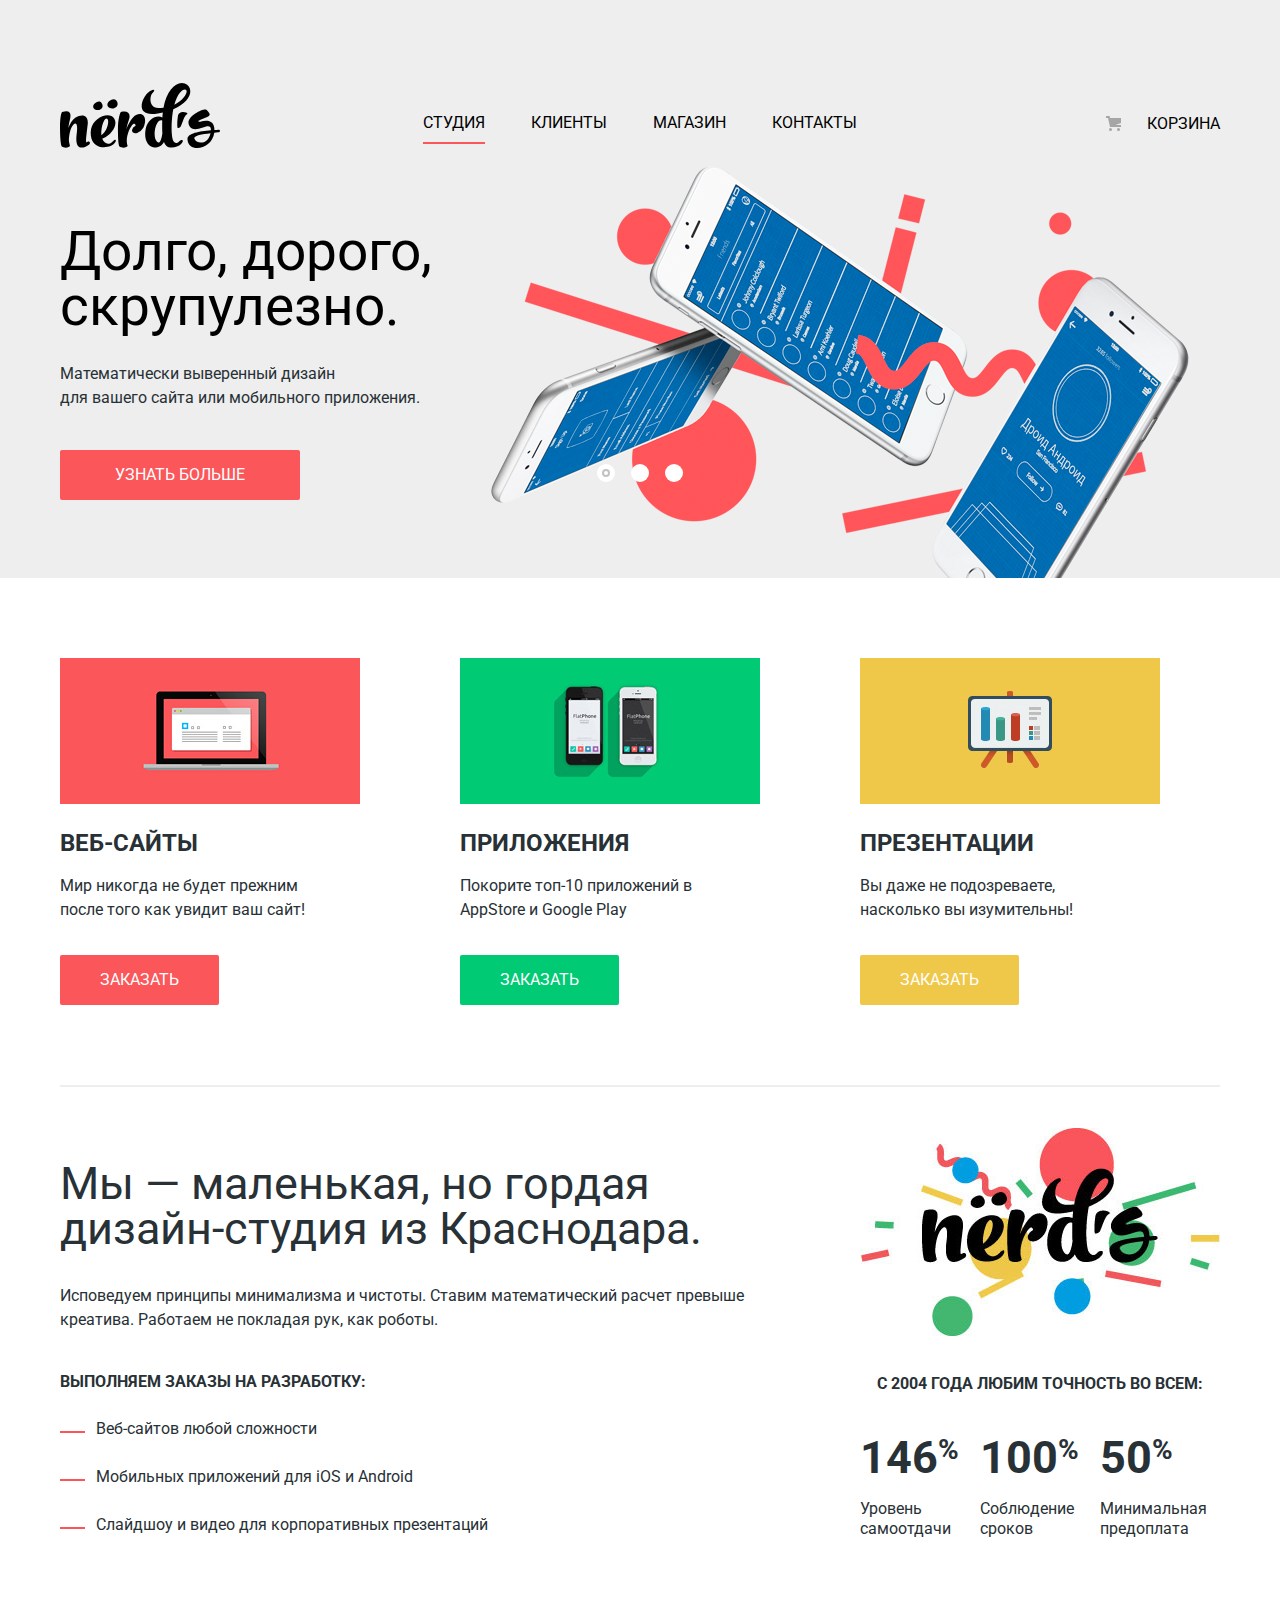
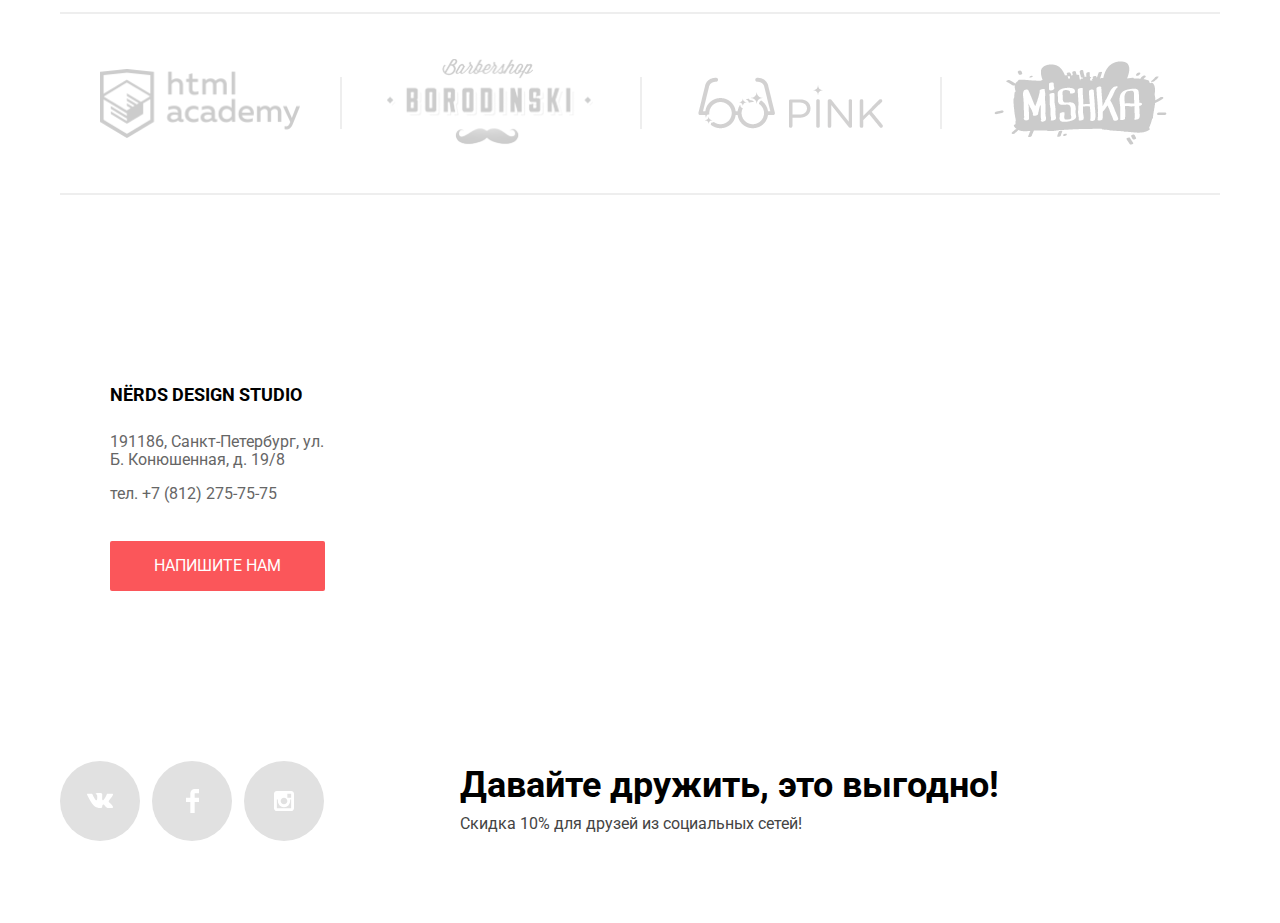
==== commit 4eba4bae: "Предзащита" ====
--- a/index.html
+++ b/index.html
@@ -17,7 +17,7 @@
           <img src="img/nerds-logo.svg" width="160" height="65" alt="Лого веб-студии Нердс">
         </a>
         <ul class="site-navigation">
-          <li><a href="info.html">Студия</a></li>
+          <li><a href="info.html" class="current">Студия</a></li>
           <li><a href="customers.html">Клиенты</a></li>
           <li><a href="catalog.html">Магазин</a></li>
           <li><a href="contacts.html">Контакты</a></li>
@@ -52,12 +52,11 @@
         <button aria-label="Third slide"></button>
       </div>
     </div>
-      <section class="promo border-bottom">
-        <div class="container">
+      <section class="promo container border-bottom">
           <ul class="promo-list">
             <li class="promo-item promo-item-web">
               <h3>Веб-сайты</h3>
-              <p>Мир никогда не будет прежним после того как увидит ваш сайт!</p>
+              <p>Мир никогда не будет прежним<br>после того как увидит ваш сайт!</p>
               <a class="button" href="#">Заказать</a>
             </li>
             <li class="promo-item promo-item-app">
@@ -67,14 +66,12 @@
             </li>
             <li class="promo-item promo-item-pre">
               <h3>Презентации</h3>
-              <p>Вы даже не подозреваете, насколько вы изумительны!</p>
+              <p>Вы даже не подозреваете,<br>насколько вы изумительны!</p>
               <a class="button" href="#">Заказать</a>
             </li>
           </ul>
-        </div>
       </section>
-      <section class="about border-bottom">
-        <div class="container">
+      <section class="about container border-bottom">
           <div class="about-wrapper">
             <div class="about-left">
               <h2 class="about-slogan">Мы — маленькая, но гордая дизайн-студия из Краснодара.</h2>
@@ -105,31 +102,28 @@
               </div>
             </div>
           </div>
-        </div>
       </section>
-      <section class="logo border-bottom">
-        <div class="container">
+      <section class="logo container border-bottom">
           <ul>
             <li><a href="#"><img src="img/logo-1.png" width="200" height="68" alt="Logo Html Academy"></a></li>
             <li><a href="#"><img src="img/logo-2.png" width="206" height="83" alt="Logo Barbershop Borodinski"></a></li>
             <li><a href="#"><img src="img/logo-3.png" width="185" height="52" alt="Logo Pink"></a></li>
             <li><a href="#"><img src="img/logo-4.png" width="173" height="85" alt="Logo Mishka"></a></li>
           </ul>
-        </div>
       </section>
   </main>
   <section class="map">
       <iframe src="https://www.google.com/maps/embed?pb=!1m18!1m12!1m3!1d1998.6037872533277!2d30.320858716096975!3d59.93871648187614!2m3!1f0!2f0!3f0!3m2!1i1024!2i768!4f13.1!3m3!1m2!1s0x4696310fca145cc1%3A0x42b32648d8238007!2z0JHQvtC70YzRiNCw0Y8g0JrQvtC90Y7RiNC10L3QvdCw0Y8g0YPQuy4sIDE5LzgsINCh0LDQvdC60YIt0J_QtdGC0LXRgNCx0YPRgNCzLCAxOTExODY!5e0!3m2!1sru!2sru!4v1560103154875!5m2!1sru!2sru"
-      width="1440" height="416" style="border:0" allowfullscreen></iframe>
+      height="416" style="border:0; width:100%" allowfullscreen></iframe>
 <!-- <img src="img/map.png" alt="Адрес: Санкт-Петербург, ул. Б. Конюшенная, д. 19/8" width="1440" height="416">-->
     <div class="info">
       <h4>NЁRDS DESIGN STUDIO</h4>
       <address>191186, Санкт-Петербург, ул. Б. Конюшенная, д. 19/8
         <p>тел.
-          <a href="tel:88122757575">+7 (812) 275-75-75</a>
+          <a href="tel:88122757575" class="phone">+7 (812) 275-75-75</a>
         </p>
       </address>
-      <a href="#" class="feedback">Напишите нам</a>
+      <a href="#" class="button feedback">Напишите нам</a>
     </div>
   </section>
   <footer class="main-footer">
@@ -170,7 +164,7 @@
       <div class="modal-user">
         <p>
           <label for="user-login">Ваше имя:</label>
-          <input id="user-login" type="text" name="login" placeholder="Имя Фамилия">
+          <input id="user-login" type="text" name="login" placeholder="Имя Фамилия" required>
         </p>
         <p>
           <label for="user-email">Ваш e-mail:</label>
@@ -186,5 +180,4 @@
   </section>
   <script src=js/popup.js></script>
 </body>
-
-</html>
+</html>--- a/css/style.css
+++ b/css/style.css
@@ -28,24 +28,146 @@
   max-width: 100%;
   height: auto;
 }
+button {
+	cursor: pointer;
+}
+
+.button {
+    min-width: 100px;
+    display: inline-block;
+    padding: 0 40px;
+    text-align: center;
+    text-transform: uppercase;
+    border: none;
+    color: #fff;
+    background-color: #fb565a;
+    border-radius: 2px;
+    height: 50px;
+    line-height: 50px;
+	transition: background 0.2s;
+	transition: color 0.2s;
+}
+
+.button.disabled,
+.button:disabled {
+  cursor: default;
+  opacity: 0.5;
+  background-color: #000000;
+}
+
+.button:hover {
+  background-color: #e74246;
+}
+
+.button:active{
+  background-color: #d7373b;
+  border-top: 3px solid #c13135;
+  line-height: 44px;
+  color: #e07476;
+}
+
+.main-header-logo img:hover{
+	opacity:0.8;
+}
+.main-header-logo img:active{
+	opacity:0.3;
+}
+
+.filter-item {
+  margin: 0;
+  padding: 0;
+
+  border: none;
+}
+
+.range-filter {
+  margin: 60px 0 0;
+}
+
+.range-controls {
+    position: relative;
+	background-color: #f1f1f1;
+	border-radius: 5px;
+	padding: 39px 20px;
+	margin-bottom: 10px;
+}
+
+.range-controls .scale {
+  height: 2px;
+
+  background: #d7dcde;
+}
+
+.range-controls .bar {
+  width: 70%;
+  height: 2px;
+  background: #00ca74;
+}
+
+.range-controls .toggle {
+  position: absolute;
+	top: 30px;
+	width: 20px;
+	height: 20px;
+	border: 8px solid #ffffff;
+	background-color: #ababab;
+	box-shadow: 0 2px 1px 0 #cfcfcf;
+	border-radius: 50%;
+	cursor: pointer;
+}
+
+.range-controls .toggle-min {
+  left: 18px;
+}
+
+.range-controls .toggle-max {
+  left: 160px;
+}
+
+.price-controls {
+	line-height: 18px;
+	display: flex;
+	justify-content: space-between;
+}
+
+.price-controls label {
+  text-transform: uppercase;
+}
+
+.price-controls input {
+    width: 80px;
+    margin-left: 12px;
+    text-align: center;
+    color: #283136;
+    border: none;
+    border-radius: 5px;
+    background: #f1f1f1;
+    height: 38px;
+}
+
+.max-price {
+  text-align: right;
+}
+
+
 
 .container {
-  width: 1200px;
+  width: 1160px;
   margin: 0 auto;
-  padding: 0 20px;
+  padding: 0;
 }
 
 .border-bottom {
-  border-bottom: 1px solid #eee;
+  border-bottom: 2px solid #eee;
 }
 
 .page-title {
   font-size: 55px;
   line-height: 55px;
-  margin: 0 0 58px;
+  margin: 0;
   background-color: #eee;
   text-align: center;
-  padding: 67px 0 115px;
+  padding: 60px 0 107px;
 }
 
 .main-header {
@@ -111,29 +233,22 @@
   color: #283136;
   margin-bottom: 40px;
 }
+.slider .button{
+	width: 240px;
+}
 
 .slider-controls {
-  position: absolute;
-
-height: 18px;
-
-display: flex;
-
-flex-direction: row;
-
-justify-content: center;
-
-flex-wrap: wrap;
-
-left: 50%;
-
-right: 0;
-
-bottom: 96px;
-
-width: 340px;
-
-margin-left: -170px;
+    position: absolute;
+    height: 18px;
+    display: flex;
+    flex-direction: row;
+    justify-content: center;
+    flex-wrap: wrap;
+    left: 50%;
+    right: 0;
+    bottom: 87px;
+    width: 340px;
+    transform: translate(-50%, -50%);
 }
 
 .slider-controls button {
@@ -156,7 +271,8 @@
 }
 
 .about {
-  padding: 47px 0;
+  padding-top: 41px;
+  padding-bottom: 73px;
 }
 
 .about-wrapper {
@@ -175,7 +291,7 @@
 }
 
 .about-left li {
-  padding: 9px 9px 9px 0;
+  padding: 23px 9px 1px 0;
   display: flex;
   align-items: center;
 }
@@ -187,17 +303,18 @@
   height: 2px;
   background-color: #fb565a;
   margin-right: 11px;
+  margin-top: 5px;
 }
 
 .about-left h2 {
   font-size: 45px;
   line-height: 45px;
-  margin: 39px 0 33px 0;
+  margin: 33px 0 33px 0;
   font-weight: normal;
 }
 
 .about-left p {
-  margin-bottom: 40px;
+  margin-bottom: 38px;
   color: #283136;
 }
 
@@ -209,20 +326,22 @@
   width: 360px;
 }
 
-.about-right:before {
+.about-right::before {
   content: "";
   display: block;
   width: 360px;
   height: 208px;
   background-image: url("../img/nerds-illustration.jpg");
   background-repeat: no-repeat;
-  margin-bottom: 40px;
+  margin-bottom: 36px;
 }
 
 .about-right b {
-  margin-bottom: 57px;
   line-height: 24px;
   text-transform: uppercase;
+  display: block;
+  margin-bottom: 37px;
+  text-align: center;
 }
 
 .about-right .advantages {
@@ -235,19 +354,22 @@
   line-height: 50px;
   font-weight: bold;
 }
-
+.advantages-item {
+	width: 120px;
+}
 .advantages-item span:last-child {
-  margin-top: 24px
+	margin-top: 16px;
+	display: block;
+	line-height: 20px;
 }
 
 .advantages-item sup {
-  font-size: 21px;
-  vertical-align: super;
+  font-size: 28px;
   margin: 0;
 }
 
 .logo {
-  padding: 52px 0 43px 0;
+  padding: 45px 0;
   margin-bottom: 80px;
 }
 
@@ -292,13 +414,13 @@
   line-height: 0;
   position: relative;
 }
-.logo img{
+.logo a{
 	opacity:0.2;
 }
-.logo img:hover{
+.logo a:hover{
 	opacity:1;
 }
-.logo img:active{
+.logo a:active{
 	opacity:0.1;
 }
 
@@ -308,8 +430,8 @@
 }
 
 .map {
-  text-align: center;
   position: relative;
+  line-height: 0;
 }
 
 .map .info {
@@ -318,7 +440,7 @@
   background-color: #fff;
   padding: 53px 50px 48px;
   position: absolute;
-  top: 55px;
+  top: 52px;
   left: 50%;
   margin-left: -580px;
 }
@@ -328,7 +450,7 @@
   line-height: 30px;
   color: #000000;
   padding: 0;
-  margin: 0 0 34px;
+  margin: 0 0 23px;
 }
 
 .map address {
@@ -336,7 +458,6 @@
   line-height: 18px;
   color: #666666;
   font-style: normal;
-  margin-bottom: 23px;
 }
 .map p {
   font-size: 16px;
@@ -344,29 +465,17 @@
   color: #666666;
   margin-bottom: 38px;
 }
-
-.map a {
-  color: inherit;
+.map .phone{
+	color: inherit;
 }
 
 .map .feedback {
-  padding: 13px 40px;
-  text-align: center;
-  text-transform: uppercase;
-  color: #fff;
-  font-size: 16px;
-  border-radius: 2px;
-  background-color: #fb565a;
-}
-
-.map .feedback:hover {
-  background-color: #e74246;
+	padding: 0 44px;
 }
 
 .promo {
   padding-top: 80px;
   padding-bottom: 80px;
-  width: auto;
 }
 
 .site-navigation {
@@ -385,11 +494,23 @@
 
 .site-navigation li {
   margin-right: 46px;
+  line-height: 38px;
 }
 
 .site-navigation a:hover,
-.site-navigation a:focus {
+.site-navigation a:focus,
+.basket:hover, .basket:focus {
   color: #fb565a;
+}
+
+.site-navigation a.current,
+.basket.current {
+    color: #000000;
+    border-bottom: 2px solid #fb565a;
+}
+.site-navigation a:active,
+.basket:active {
+  color: #a6a6a6;
 }
 
 .basket {
@@ -397,11 +518,6 @@
   position: relative;
   padding-left: 41px;
   margin-top: 16px;
-}
-
-.basket:hover,
-.basket:focus {
-  color: #fb565a;
 }
 
 .basket::before {
@@ -427,37 +543,11 @@
   border: 0;
   padding: 0;
   white-space: nowrap;
-  clip-path: inset (100%);
+  clip-path: inset(100%);
   clip: rect(0 0 0 0);
   overflow: hidden;
 }
 
-.button {
-  min-width: 100px;
-  display: inline-block;
-  padding: 13px 40px;
-  font-family: inherit;
-  text-align: center;
-  vertical-align: middle;
-  text-transform: uppercase;
-  border: none;
-  color: #fff;
-  background-color: #fb565a;
-  font-weight: normal;
-  font-size: 16px;
-  border-radius: 2px;
-}
-
-.button.disabled,
-.button:disabled {
-  cursor: default;
-  opacity: 0.5;
-  background-color: #000000;
-}
-
-.button:hover {
-  background-color: #e74246;
-}
 
 .promo-list {
   width: 1100px;
@@ -486,12 +576,14 @@
   font-size: 24px;
   line-height: 30px;
   font-weight: bold;
+  margin: 23px 0 0;
 }
 
 .promo-item p {
   color: #283136;
   line-height: 24px;
   font-weight: normal;
+  margin: 16px 0 33px;
 }
 
 .promo-item::before {
@@ -519,17 +611,25 @@
 .promo-item-app .button {
   background-color: #00ca74;
 }
-
 .promo-item-app .button:hover {
   background-color: #00bc6c;
 }
+.promo-item-app .button:active {
+  background-color: #00aa62;
+  border-color: #009958;
+  color:#74c69c;
+}
 
 .promo-item-pre .button {
   background-color: #efc849;
 }
-
 .promo-item-pre .button:hover {
   background-color: #eab534;
+}
+.promo-item-pre .button:active {
+  background-color: #e5a722;
+  border-color: #ce961f;
+  color:#edc47f;
 }
 
 .footer-contacts a {
@@ -545,16 +645,28 @@
   height: 80px;
   background-color: #e1e1e1;
   border-radius: 50%;
-}
+  
+}
+.social-button:hover {
+  background-color: #e74246;
+}
+.social-button:active {
+  background-color: #d7373b;
+  border-top: 3px solid #c13135;
+  border-bottom: 3px solid #d7373b;
+}
+.social-button:active img {
+	opacity:0.3;
+}
+
 
 .footer-social li {
   margin: 0 12px 12px 0;
 }
 
 .footer-info {
-  width: 560px;
-  padding-top: 10px;
-  margin-left: auto;
+  padding-top: 6px;
+  margin-left: 124px;
 }
 
 .footer-social ul {
@@ -566,10 +678,6 @@
   justify-content: flex-start;
   flex-wrap: wrap;
   max-width: 550px;
-}
-
-.social-button:hover {
-  background-color: #e74246;
 }
 
 .main-footer {
@@ -588,11 +696,76 @@
 .main-footer p {
   color: #444444;
   line-height: 22px;
-  margin-top: 15px;
+  margin: 9px 0 0;
 }
 
 .conteiner-colons {
   display: flex;
+}
+
+.filter-horizont{
+    display:flex;
+    width: 760px;
+    padding: 60px 0;
+}
+
+.filter-horizont p{
+    display:block;
+    font-size: 18px;
+    line-height: 18px;
+    color: #000000;
+    text-transform: uppercase;
+    font-weight: bold;
+    margin: 0 275px 0 0;
+    padding: 0;
+}
+
+.filter-horizont ul{
+    width: 320px;
+    margin-right: auto;
+    list-style: none;
+    display: flex;
+    padding: 0;
+    margin: 0;
+    text-transform: uppercase;
+}
+
+.filter-horizont li {
+    opacity: 0.25;
+    padding-right: 25px;
+    font-size: 14px;
+    line-height: 18px;
+	cursor: pointer;
+}
+.filter-horizont li:hover{
+	opacity:0.45;
+}
+.filter-horizont li.active,
+.filter-horizont li:active {
+	opacity:1;
+}
+
+.filter-horizont .index {
+	width:11px;
+	height:18px;
+	background-position: 0 50%;
+	background-repeat: no-repeat;
+	opacity:0.25;
+	cursor:pointer;
+}
+.filter-horizont .index:hover{
+	opacity:0.45;
+}
+.filter-horizont .index.active,
+.filter-horizont .index:active {
+	opacity:1;
+}
+.filter-horizont .index.up{
+    background-image: url("../img/icon-up-dir.svg");
+}
+.filter-horizont .index.down{
+    background-image: url("../img/icon-down-dir.svg");
+	margin-left: 15px;
 }
 
 .catalog-list {
@@ -607,17 +780,23 @@
 
 .sorting {
   width: 260px;
-  margin-right: 120px;
+  margin-right: 140px;
 }
 
 .sorting legend {
   font-size: 18px;
   text-transform: uppercase;
   font-weight: bold;
-}
-
+  padding: 60px 0 0;
+  line-height: 18px;
+}
+.sorting legend.features {
+	padding-top:35px;
+}
 .sorting fieldset {
-  border: 0;
+	border: 0;
+	padding: 0;
+	margin: 0;
 }
 
 .sorting label {
@@ -626,19 +805,99 @@
 
 .sorting ul {
   list-style: none;
-  margin: 0;
-  padding: 0;
+  margin: 19px 0 0;
+  padding: 0;
+}
+.sorting li {
+    line-height: 25px;
+    margin-bottom: 15px;
+	display: flex;
+}
+
+input[type="checkbox"] {
+	display:none;
+}
+input[type="checkbox"] + label{
+	padding-left:36px;
+	position:relative;
+	cursor:pointer;
+}
+input[type="checkbox"]:disabled + label{
+	color:#ced0d0;
+	cursor:default;
+}
+input[type="checkbox"]:disabled + label::before,
+input[type="checkbox"]:disabled + label:hover::before {
+	opacity:0.25;
+}
+input[type="checkbox"] + label::before {
+    content: "";
+    width: 25px;
+    height: 23px;
+    display: block;
+    background-image: url("../img/checkbox-off.svg");
+	background-repeat: no-repeat;
+	opacity:0.45;
+	position: absolute;
+	left: 0;
+	top: 0;
+	transition: all 0.2s;
+}
+input[type="checkbox"] + label:hover::before{
+	opacity:1;
+}
+input[type="checkbox"]:checked + label::before {
+    background-image: url("../img/checkbox-on.svg");
+}
+input[type="radio"] {
+	display:none;
+}
+input[type="radio"] + label{
+	padding-left:36px;
+	position:relative;
+	cursor:pointer;
+}
+input[type="radio"] + label::before {
+    content: "";
+    width: 25px;
+    height: 25px;
+    display: block;
+    background-image: url("../img/radio-off.svg");
+	background-repeat: no-repeat;
+	opacity:0.45;
+	position: absolute;
+	left: 0;
+	top: 0;
+	transition: all 0.2s;
+}
+input[type="radio"] + label:hover::before{
+	opacity:1;
+}
+input[type="radio"]:disabled + label{
+	color:#ced0d0;
+	cursor:default;
+}
+input[type="radio"]:disabled + label::before,
+input[type="radio"]:disabled + label:hover::before {
+	opacity:0.25;
+}
+input[type="radio"]:checked + label::before {
+    background-image: url("../img/radio-on.svg");
 }
 
 .sorting .button {
   background-color: #eeeeee;
   color: #000000;
   width: 260px;
-  height: 50px;
-}
-
+  margin-top: 33px;
+}
 .sorting .button:hover {
   background-color: #dfdfdf;
+}
+.sorting .button:active {
+  background-color: #d5d5d5;
+  border-color: #bfbfbf;
+  color:#a9a9a9;
 }
 
 .catalog-item:hover .description,
@@ -649,7 +908,7 @@
 .catalog-item {
   position: relative;
   line-height: 0;
-  margin-bottom: 31px;
+  margin-bottom: 33px;
 }
 .catalog-item::before {
   height:40px;
@@ -658,6 +917,7 @@
   opacity:0.12;
   display:block;
   content:"";
+  transition: all 0.2s;
 }
 .catalog-item:hover::before{
 	opacity:1;
@@ -666,7 +926,7 @@
 .description {
   display: none;
   width: 360px;
-  padding: 35px 43px 43px;
+  padding: 25px 43px 43px;
   background-color: #eeeeee;
   text-align: center;
   position: absolute;
@@ -678,12 +938,19 @@
   font-size: 18px;
   text-transform: uppercase;
   margin-top: 0;
-  margin-bottom: 30px;
+  margin-bottom: 15px;
   line-height: 30px;
 }
 
 .description a {
   color: #000000;
+  transition: all 0.2s;
+}
+.description a:hover {
+  color: #fb565a;
+}
+.description a:active {
+  color: #cacaca;
 }
 
 .description p {
@@ -694,19 +961,51 @@
 }
 
 .description .price {
-  color: #ffffff;
-  background-color: #fb565a;
   width: 200px;
-  height: 50px;
-  text-transform: uppercase;
-  line-height: 50px;
   margin:0 auto;
 }
-
-.description .price:hover {
-  background-color: #e74246;
-}
-
+.pagination {
+    padding: 27px 0 55px;
+}
+.pagination ul {
+	list-style: none;
+	display:flex;
+	margin:0;
+	padding:0;
+}
+.pagination li{
+	margin-right:10px;
+}
+.pagination a {
+    display: block;
+    width: 50px;
+    height: 50px;
+    border-radius: 4px;
+    background-color: #eee;
+    color: #000;
+    text-align: center;
+    line-height: 50px;
+	text-transform: uppercase;
+}
+.pagination .next a {
+    width: 260px;
+}
+.pagination .active a{
+	background-color:#fff;
+	border:3px solid #dbdbdb;
+	line-height:44px;
+}
+.pagination a:hover {
+	background-color:#dfdfdf;
+}
+.pagination a:active {
+	background-color:#d5d5d5;
+	color:#a9a9a9;
+	border-top:3px solid #bfbfbf;
+	line-height:44px;
+}
+
+/* ------------------------------- Modal window ------------------------------ */
 .modal {
   display: none;
   position: fixed;
@@ -738,7 +1037,6 @@
     animation-name: shake;
     animation-duration: 0.6s;
 }
-
 .modal-close {
   position: absolute;
   font-size: 0;
@@ -747,54 +1045,73 @@
   cursor: pointer;
   top: 78px;
   right: 90px;
-}
-
+  width: 23px;
+  height: 23px;
+}
 .modal-close::before,
 .modal-close::after {
   content: "";
   position: absolute;
-  top: 10px;
-  left: 2px;
+  top: 9px;
+  left: -1px;
   width: 27px;
   height: 5px;
   background-color: #fecccd;
 }
-
+.modal-close:hover::before,
+.modal-close:hover::after {
+  background-color: #fb565a;
+}
+.modal-close:active::before,
+.modal-close:active::after {
+  background-color: #ffeeee;
+}
 .modal-close::before {
   transform: rotate(45deg);
 }
-
 .modal-close::after {
   transform: rotate(-45deg);
 }
-
 .modal p {
   margin: 0;
 }
-
 .modal h2 {
   font-size: 45px;
   line-height: 45px;
   margin: 0 0 40px;
 }
-
 .modal label {
   line-height: 18px;
   font-weight: bold;
 }
-
+.modal input:invalid {
+    border: 2px solid #e74246;
+    color: #e74246;
+}
+.modal input:required:invalid {
+    border: 2px solid #e74246;
+    color: #e74246;
+}
 .modal input,
 .modal textarea {
-  opacity: 0.5%;
-  color: #444444;
+  color: #b1b1b1;
   display: block;
   margin-top: 10px;
-  border-color: #d7dcde;
-  border-style: solid;
-  border-width: 2px;
+  border: 2px solid #d7dcde;
   border-radius: 2px;
 }
-
+.modal input:hover,
+.modal textarea:hover 
+{
+  border-color: #b4b9bb;
+  color: #b1b1b1;
+}
+.modal input:focus,
+.modal textarea:focus 
+{
+  border-color: #000;
+  color: #444;
+}
 .modal textarea {
   width: 760px;
   height: 120px;
@@ -802,18 +1119,14 @@
   margin-bottom: 48px;
   resize: none;
 }
-
 .modal-user {
   display: flex;
   justify-content: space-between;
   margin-bottom: 35px;
 }
-
 .modal .button {
   width: 260px;
-  height: 50px;
-}
-
+}
 .modal input {
   width: 360px;
   height: 50px;
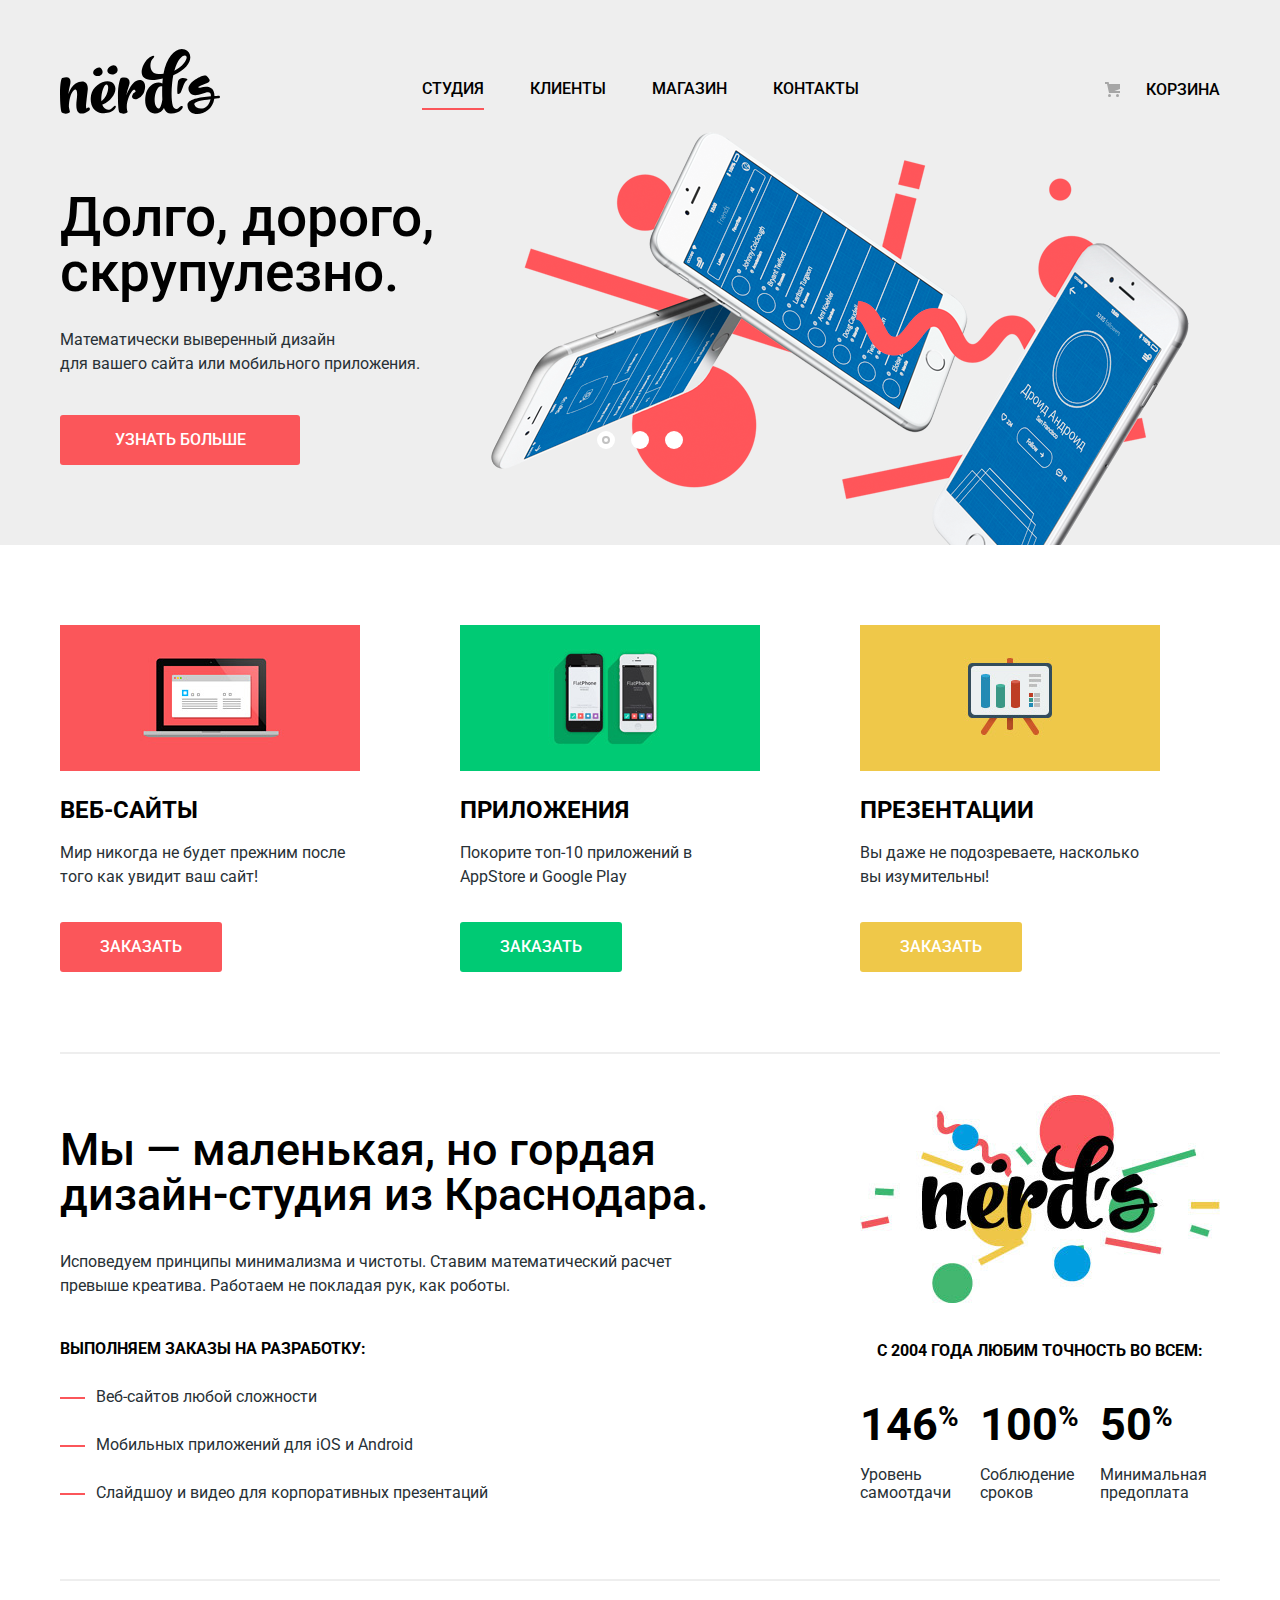
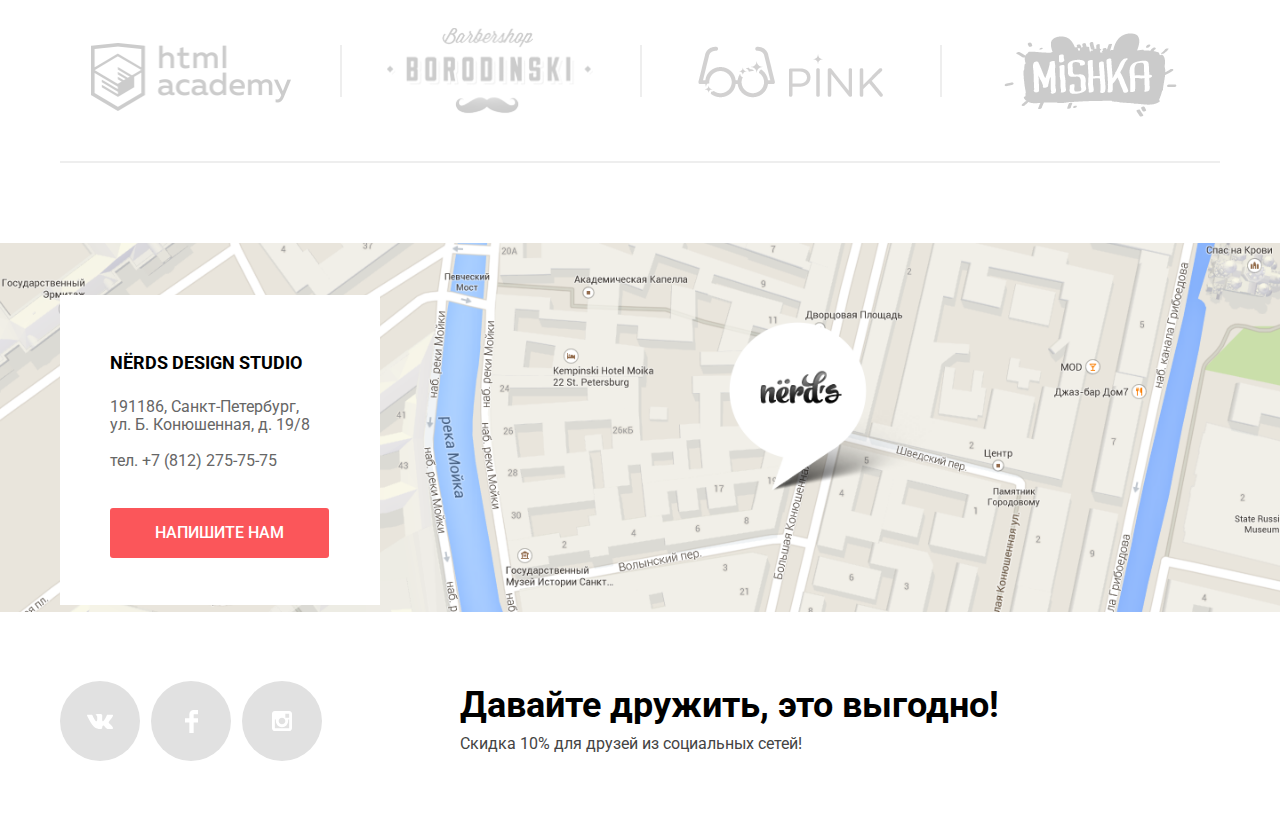
==== commit 1dcb9bf5: "Final" ====
--- a/index.html
+++ b/index.html
@@ -1,183 +1,172 @@
 <!DOCTYPE html>
 <html lang="ru">
-
 <head>
-  <meta charset="utf-8">
-  <title>Веб-студия Нердс</title>
-  <link href="https://fonts.googleapis.com/css?family=Roboto:400,500,700&display=swap" rel="stylesheet">
-  <link href="css/normalize.css" rel="stylesheet">
-  <link href="css/style.css" rel="stylesheet">
+	<meta charset="utf-8">
+	<title>Веб-студия Нердс</title>
+	<link href="https://fonts.googleapis.com/css?family=Roboto:400,500,700&display=swap" rel="stylesheet">
+	<link href="css/normalize.css" rel="stylesheet">
+	<link href="css/style.min.css" rel="stylesheet">
 </head>
-
 <body>
-  <header class="main-header">
-    <div class="container">
-      <nav class="main-navigation">
-        <a class="main-header-logo" href="#">
-          <img src="img/nerds-logo.svg" width="160" height="65" alt="Лого веб-студии Нердс">
-        </a>
-        <ul class="site-navigation">
-          <li><a href="info.html" class="current">Студия</a></li>
-          <li><a href="customers.html">Клиенты</a></li>
-          <li><a href="catalog.html">Магазин</a></li>
-          <li><a href="contacts.html">Контакты</a></li>
-        </ul>
-        <a class="basket" href="basket.html">Корзина</a>
-      </nav>
-    </div>
-  </header>
-  <main>
-    <h1 class="visually-hidden">Веб-студия Нердс</h1>
-    <div class="slider">
-      <div class="container">
-        <div class="slide slide1 slide-current">
-          <h3 class="slide-slogan">Долго, дорого,<br>скрупулезно.</h3>
-          <p>Математически выверенный дизайн<br>для вашего сайта или мобильного приложения.</p>
-          <a class="button" href="#">Узнать больше</a>
-        </div>
-        <div class="slide slide2">
-          <h3 class="slide-slogan">Любим математику<br>как никто другой</h3>
-          <p>Никакого креатива, только математические формулы<br>для расчета идеальных пропорций.</p>
-          <a class="button" href="#">Узнать больше</a>
-        </div>
-        <div class="slide slide3">
-          <h3 class="slide-slogan">Только ночь,<br>только хардкор</h3>
-          <p>Работать днем, как все? Мы против этого.<br>Ближе к полуночи работа только начинается.</p>
-          <a class="button" href="#">Узнать больше</a>
-        </div>
-      </div>
-      <div class="slider-controls">
-        <button class="slide-current" aria-label="First slide"></button>
-        <button aria-label="Second slide"></button>
-        <button aria-label="Third slide"></button>
-      </div>
-    </div>
-      <section class="promo container border-bottom">
-          <ul class="promo-list">
-            <li class="promo-item promo-item-web">
-              <h3>Веб-сайты</h3>
-              <p>Мир никогда не будет прежним<br>после того как увидит ваш сайт!</p>
-              <a class="button" href="#">Заказать</a>
-            </li>
-            <li class="promo-item promo-item-app">
-              <h3>Приложения</h3>
-              <p>Покорите топ-10 приложений в AppStore и Google Play</p>
-              <a class="button" href="#">Заказать</a>
-            </li>
-            <li class="promo-item promo-item-pre">
-              <h3>Презентации</h3>
-              <p>Вы даже не подозреваете,<br>насколько вы изумительны!</p>
-              <a class="button" href="#">Заказать</a>
-            </li>
-          </ul>
-      </section>
-      <section class="about container border-bottom">
-          <div class="about-wrapper">
-            <div class="about-left">
-              <h2 class="about-slogan">Мы — маленькая, но гордая дизайн-студия из Краснодара.</h2>
-              <p>Исповедуем принципы минимализма и чистоты. Ставим математический расчет
-                превыше креатива. Работаем не покладая рук, как роботы.</p>
-              <b>Выполняем заказы на разработку:</b>
-              <ul>
-                <li>Веб-сайтов любой сложности</li>
-                <li>Мобильных приложений для iOS и Android</li>
-                <li>Слайдшоу и видео для корпоративных презентаций</li>
-              </ul>
-            </div>
-            <div class="about-right">
-              <b>с 2004 года Любим точность во всем:</b>
-              <div class="advantages">
-                <div class="advantages-item">
-                  <span>146<sup>%</sup></span>
-                  <span>Уровень самоотдачи</span>
-                </div>
-                <div class="advantages-item">
-                  <span>100<sup>%</sup></span>
-                  <span>Соблюдение сроков</span>
-                </div>
-                <div class="advantages-item">
-                  <span>50<sup>%</sup></span>
-                  <span>Минимальная предоплата</span>
-                </div>
-              </div>
-            </div>
-          </div>
-      </section>
-      <section class="logo container border-bottom">
-          <ul>
-            <li><a href="#"><img src="img/logo-1.png" width="200" height="68" alt="Logo Html Academy"></a></li>
-            <li><a href="#"><img src="img/logo-2.png" width="206" height="83" alt="Logo Barbershop Borodinski"></a></li>
-            <li><a href="#"><img src="img/logo-3.png" width="185" height="52" alt="Logo Pink"></a></li>
-            <li><a href="#"><img src="img/logo-4.png" width="173" height="85" alt="Logo Mishka"></a></li>
-          </ul>
-      </section>
-  </main>
-  <section class="map">
-      <iframe src="https://www.google.com/maps/embed?pb=!1m18!1m12!1m3!1d1998.6037872533277!2d30.320858716096975!3d59.93871648187614!2m3!1f0!2f0!3f0!3m2!1i1024!2i768!4f13.1!3m3!1m2!1s0x4696310fca145cc1%3A0x42b32648d8238007!2z0JHQvtC70YzRiNCw0Y8g0JrQvtC90Y7RiNC10L3QvdCw0Y8g0YPQuy4sIDE5LzgsINCh0LDQvdC60YIt0J_QtdGC0LXRgNCx0YPRgNCzLCAxOTExODY!5e0!3m2!1sru!2sru!4v1560103154875!5m2!1sru!2sru"
-      height="416" style="border:0; width:100%" allowfullscreen></iframe>
-<!-- <img src="img/map.png" alt="Адрес: Санкт-Петербург, ул. Б. Конюшенная, д. 19/8" width="1440" height="416">-->
-    <div class="info">
-      <h4>NЁRDS DESIGN STUDIO</h4>
-      <address>191186, Санкт-Петербург, ул. Б. Конюшенная, д. 19/8
-        <p>тел.
-          <a href="tel:88122757575" class="phone">+7 (812) 275-75-75</a>
-        </p>
-      </address>
-      <a href="#" class="button feedback">Напишите нам</a>
-    </div>
-  </section>
-  <footer class="main-footer">
-
-    <div class="container">
-      <div class="footer-wrapper">
-        <div class="footer-social">
-          <ul>
-            <li>
-              <a class="social-button" href="#">
-                <img src="img/vk-icon.svg" width="26" height="15" alt="Страница Нердс в контакте">
-              </a>
-            </li>
-            <li>
-              <a class="social-button" href="#">
-                <img src="img/fb-icon.svg" width="13" height="21" alt="Страница Нердс на файсбуке">
-              </a>
-            </li>
-            <li>
-              <a class="social-button" href="#">
-                <img src="img/insta-icon.svg" width="20" height="21" alt="Страница Нердс в инстаграм">
-              </a>
-            </li>
-          </ul>
-        </div>
-
-        <div class="footer-info">
-          <strong>Давайте дружить, это выгодно!</strong>
-          <p>Скидка 10% для друзей из социальных сетей!</p>
-        </div>
-      </div>
-    </div>
-  </footer>
-  <section class="modal">
-    <button class="modal-close" type="button">Закрыть</button>
-    <form class="user" method="post" action="https://echo.htmlacademy.ru">
-      <h2>Напишите нам</h2>
-      <div class="modal-user">
-        <p>
-          <label for="user-login">Ваше имя:</label>
-          <input id="user-login" type="text" name="login" placeholder="Имя Фамилия" required>
-        </p>
-        <p>
-          <label for="user-email">Ваш e-mail:</label>
-          <input id="user-email" type="email" name="email" placeholder="email@example.com">
-        </p>
-      </div>
-      <p>
-        <label for="user-message">Текст письма:</label>
-        <textarea id="user-message" name="message" placeholder="В свободной форме"></textarea>
-      </p>
-      <button class="button" type="submit">Отправить</button>
-    </form>
-  </section>
-  <script src=js/popup.js></script>
+	<header class="main-header">
+		<div class="container">
+			<nav class="main-navigation">
+				<a class="main-header-logo" href="#">
+					<img src="img/nerds-logo.svg" width="160" height="65" alt="Лого веб-студии Нердс">
+				</a>
+				<ul class="site-navigation">
+					<li><a href="info.html" class="current">Студия</a></li>
+					<li><a href="customers.html">Клиенты</a></li>
+					<li><a href="catalog.html">Магазин</a></li>
+					<li><a href="contacts.html">Контакты</a></li>
+				</ul>
+				<a class="basket" href="basket.html">Корзина</a>
+			</nav>
+		</div>
+	</header>
+	<main>
+		<h1 class="visually-hidden">Веб-студия Нердс</h1>
+		<div class="slider">
+			<div class="container">
+				<div class="slide slide1 slide-current">
+					<h3 class="slide-slogan">Долго, дорого,<br>скрупулезно.</h3>
+					<p>Математически выверенный дизайн<br>для вашего сайта или мобильного приложения.</p>
+					<a class="button" href="#">Узнать больше</a>
+				</div>
+				<div class="slide slide2">
+					<h3 class="slide-slogan">Любим математику как никто другой</h3>
+					<p>Никакого креатива, только математические формулы<br>для расчета идеальных пропорций.</p>
+					<a class="button" href="#">Узнать больше</a>
+				</div>
+				<div class="slide slide3">
+					<h3 class="slide-slogan">Только ночь,<br>только хардкор</h3>
+					<p>Работать днем, как все? Мы против этого.<br>Ближе к полуночи работа только начинается.</p>
+					<a class="button" href="#">Узнать больше</a>
+				</div>
+			</div>
+			<div class="slider-controls">
+				<button class="slide-current" aria-label="First slide"></button>
+				<button aria-label="Second slide"></button>
+				<button aria-label="Third slide"></button>
+			</div>
+		</div>
+		<section class="promo container border-bottom">
+			<ul class="promo-list">
+				<li class="promo-item promo-item-web">
+					<h3>Веб-сайты</h3>
+					<p>Мир никогда не будет прежним после того как увидит ваш сайт!</p>
+					<a class="button" href="#">Заказать</a>
+				</li>
+				<li class="promo-item promo-item-app">
+					<h3>Приложения</h3>
+					<p>Покорите топ-10 приложений в AppStore и Google Play</p>
+					<a class="button" href="#">Заказать</a>
+				</li>
+				<li class="promo-item promo-item-pre">
+					<h3>Презентации</h3>
+					<p>Вы даже не подозреваете, насколько вы изумительны!</p>
+					<a class="button" href="#">Заказать</a>
+				</li>
+			</ul>
+		</section>
+		<section class="about container border-bottom">
+			<div class="about-left">
+				<h2>Мы — маленькая, но гордая дизайн-студия из Краснодара.</h2>
+				<p>Исповедуем принципы минимализма и чистоты. Ставим математический расчет превыше креатива. Работаем не покладая рук, как роботы.</p>
+				<b>Выполняем заказы на разработку:</b>
+				<ul>
+					<li>Веб-сайтов любой сложности</li>
+					<li>Мобильных приложений для iOS и Android</li>
+					<li>Слайдшоу и видео для корпоративных презентаций</li>
+				</ul>
+			</div>
+			<div class="about-right">
+				<b>с 2004 года Любим точность во всем:</b>
+				<div class="advantages">
+					<div class="advantages-item">
+						<span>146<sup>%</sup></span>
+						<span>Уровень самоотдачи</span>
+					</div>
+					<div class="advantages-item">
+						<span>100<sup>%</sup></span>
+						<span>Соблюдение сроков</span>
+					</div>
+					<div class="advantages-item">
+						<span>50<sup>%</sup></span>
+						<span>Минимальная предоплата</span>
+					</div>
+				</div>
+			</div>
+		</section>
+		<section class="logo container border-bottom">
+			<ul>
+				<li><a href="https://htmlacademy.ru/intensive/htmlcss"><img src="img/logo-1.png" width="200" height="68" alt="Logo Html Academy"></a></li>
+				<li><a href="#"><img src="img/logo-2.png" width="206" height="83" alt="Logo Barbershop Borodinski"></a></li>
+				<li><a href="#"><img src="img/logo-3.png" width="185" height="52" alt="Logo Pink"></a></li>
+				<li><a href="#"><img src="img/logo-4.png" width="173" height="85" alt="Logo Mishka"></a></li>
+			</ul>
+		</section>
+	</main>
+	<section class="map">
+		<img src="img/map.png" alt="Адрес: Санкт-Петербург, ул. Б. Конюшенная, д. 19/8" width="1440" height="416">
+		<iframe class="frame" src="https://www.google.com/maps/embed?pb=!1m18!1m12!1m3!1d1998.6037872533277!2d30.320858716096975!3d59.93871648187614!2m3!1f0!2f0!3f0!3m2!1i1024!2i768!4f13.1!3m3!1m2!1s0x4696310fca145cc1%3A0x42b32648d8238007!2z0JHQvtC70YzRiNCw0Y8g0JrQvtC90Y7RiNC10L3QvdCw0Y8g0YPQuy4sIDE5LzgsINCh0LDQvdC60YIt0J_QtdGC0LXRgNCx0YPRgNCzLCAxOTExODY!5e0!3m2!1sru!2sru!4v1560103154875!5m2!1sru!2sru"
+		height="416" style="border:0; width:100%" allowfullscreen></iframe>
+		<div class="info">
+			<h4>NЁRDS DESIGN STUDIO</h4>
+			<address>191186, Санкт-Петербург, ул. Б. Конюшенная, д. 19/8
+				<p>тел. <a href="tel:88122757575" class="phone">+7 (812) 275-75-75</a></p>
+			</address>
+			<a href="#" class="button feedback">Напишите нам</a>
+		</div>
+	</section>
+	<footer class="main-footer">
+		<div class="container flex">
+			<div class="footer-social">
+				<ul>
+					<li>
+						<a class="social-button" href="#" title="Страница Нердс в контакте">
+							<img src="img/vk-icon.svg" width="26" height="15" alt="Страница Нердс в контакте">
+						</a>
+					</li>
+					<li>
+						<a class="social-button" href="#" title="Страница Нердс на файсбуке">
+							<img src="img/fb-icon.svg" width="13" height="21" alt="Страница Нердс на файсбуке">
+						</a>
+					</li>
+					<li>
+						<a class="social-button" href="#" title="Страница Нердс в инстаграм">
+							<img src="img/insta-icon.svg" width="20" height="21" alt="Страница Нердс в инстаграм">
+						</a>
+					</li>
+				</ul>
+			</div>
+			<div class="footer-info">
+				<strong>Давайте дружить, это выгодно!</strong>
+				<p>Скидка 10% для друзей из социальных сетей!</p>
+			</div>
+		</div>
+	</footer>
+	<section class="modal">
+		<button class="modal-close" type="button">Закрыть</button>
+		<form class="user" method="post" action="https://echo.htmlacademy.ru">
+			<h2>Напишите нам</h2>
+			<div class="modal-user">
+				<p>
+					<label for="user-login">Ваше имя:</label>
+					<input id="user-login" type="text" name="login" placeholder="Имя Фамилия">
+				</p>
+				<p>
+					<label for="user-email">Ваш e-mail:</label>
+					<input id="user-email" type="email" name="email" placeholder="email@example.com">
+				</p>
+			</div>
+			<p>
+				<label for="user-message">Текст письма:</label>
+				<textarea id="user-message" name="message" placeholder="В свободной форме"></textarea>
+			</p>
+			<button class="button" type="submit">Отправить</button>
+		</form>
+	</section>
+	<script src=js/popup.min.js></script>
 </body>
 </html>--- a/css/style.min.css
+++ b/css/style.min.css
@@ -0,0 +1 @@
+html{box-sizing:border-box}*,::before,::after{box-sizing:inherit}body{margin:0;padding:0;font-family:"Roboto","Arial",sans-serif;font-size:16px;line-height:24px;color:#283136;background-color:#fff;font-weight:400;min-width:1200px}a{text-decoration:none}img{max-width:100%;height:auto}.container{width:1160px;margin:0 auto;padding:0}.flex{display:flex;flex-wrap:wrap}.border-bottom{border-bottom:2px solid #eee}.button{min-width:100px;display:inline-block;padding:16px 40px;text-align:center;text-transform:uppercase;border:0;color:#fff;background-color:#fb565a;border-radius:3px;height:50px;line-height:18px;font-weight:500;vertical-align:top;cursor:pointer}.button.disabled,.button:disabled{cursor:default;opacity:.5;background-color:#000}.button:hover,.button:focus{background-color:#e74246}.button:active{background-color:#d7373b;border-top:3px solid #c13135;color:#e07476;padding:13px 40px}.page-title{font-size:55px;line-height:55px;margin:0;background-color:#eee;text-align:center;padding:60px 0 108px;color:#000;font-weight:500}.filter{width:260px;margin-right:140px}.filter fieldset{border:0;padding:0;margin:0}.filter legend{font-size:18px;text-transform:uppercase;font-weight:700;padding:55px 0 0;line-height:30px;color:#000}.filter legend.features{padding-top:26px}.filter ul{list-style:none;margin:14px 0 0;padding:0}.filter li{height:25px;margin-bottom:15px;display:flex}.filter .button{background-color:#eee;color:#000;width:260px;margin-top:31px}.filter .button:hover,.filter .button:focus{background-color:#dfdfdf}.filter .button:active{background-color:#d5d5d5;border-color:#bfbfbf;color:#a9a9a9}.range-filter{margin:48px 0 0}.range-controls{position:relative;background-color:#f1f1f1;border-radius:5px;padding:39px 20px;margin-bottom:14px}.range-controls .scale{height:2px;background:#d7dcde}.range-controls .bar{width:70%;height:2px;background:#00ca74}.range-controls .toggle{position:absolute;top:30px;width:20px;height:20px;border:8px solid #fff;background-color:#ababab;box-shadow:0 2px 1px 0 #cfcfcf;border-radius:50%;cursor:pointer;padding:0}.range-controls .toggle-min{left:18px}.range-controls .toggle-max{left:160px}.price-controls{line-height:18px;display:flex;justify-content:space-between}.price-controls label{text-transform:uppercase}.price-controls input{width:80px;margin-left:8px;text-align:center;border:0;border-radius:5px;background:#f1f1f1;height:38px}.checkbox+label{padding-left:36px;position:relative;cursor:pointer;line-height:20px}.checkbox:disabled+label{color:#ced0d0;cursor:default}.checkbox:disabled+label::before,.checkbox:disabled+label:hover::before{opacity:.25}.checkbox+label::before{content:"";width:25px;height:23px;display:block;background-image:url(../img/checkbox-off.svg);background-repeat:no-repeat;opacity:.45;position:absolute;left:0;top:0;margin-top:-1px}.checkbox+label:hover::before,.checkbox:focus+label::before{opacity:1}.checkbox:checked+label::before{background-image:url(../img/checkbox-on.svg)}.radio+label{padding-left:36px;position:relative;cursor:pointer;line-height:20px}.radio+label::before{content:"";width:25px;height:25px;display:block;background-image:url(../img/radio-off.svg);background-repeat:no-repeat;opacity:.45;position:absolute;left:0;top:0;margin-top:-2px}.radio+label:hover::before,.radio:focus+label::before{opacity:1}.radio:disabled+label{color:#ced0d0;cursor:default}.radio:disabled+label::before,.radio:disabled+label:hover::before{opacity:.25}.radio:checked+label::before{background-image:url(../img/radio-on.svg)}.sorting{display:flex;width:760px;padding:58px 0 0;margin-bottom:57px}.sorting p{display:block;font-size:18px;line-height:18px;color:#000;text-transform:uppercase;font-weight:700;margin:0 271px 0 0;padding:0}.sorting ul{width:320px;margin-right:auto;list-style:none;display:flex;padding:0;margin:0;text-transform:uppercase;flex-wrap:wrap}.sorting a{opacity:.25;padding-right:25px;font-size:14px;line-height:18px;color:#000;display:block}.sorting a:hover,.sorting a:focus{opacity:.45}.sorting a.active,.sorting a:active{opacity:1}.sorting .index{width:11px;height:18px;background-position:0 50%;background-repeat:no-repeat;opacity:.25;cursor:pointer;padding:0;border:0;background-color:#fff}.sorting .index:hover,.sorting .index:focus{opacity:.45}.sorting .index.active,.sorting .index:active{opacity:1}.sorting .index.up{background-image:url(../img/icon-down-dir.svg)}.sorting .index.down{background-image:url(../img/icon-up-dir.svg);margin-left:18px}.main-header{min-height:120px;background-color:#eee;padding:49px 0 18px 0}.main-navigation{text-transform:uppercase;background-color:#eee;display:flex;align-items:center}.main-header-logo{width:160px;height:65px;display:block;margin-right:202px}.main-header-logo:hover img,.main-header-logo:focus img{opacity:.8}.main-header-logo:active img{opacity:.3}.site-navigation{width:620px;display:flex;list-style:none;margin:20px 0 0;padding:0;flex-wrap:wrap}.site-navigation li{margin-right:46px;line-height:30px}.site-navigation a{color:#000;display:block;font-weight:500}.site-navigation a:hover,.site-navigation a:focus,.basket:hover,.basket:focus{color:#fb565a}.site-navigation a.current,.basket.current{color:#000;border-bottom:2px solid #fb565a;padding-bottom:4px}.site-navigation a:active,.basket:active{color:#a6a6a6}.basket{color:#000;position:relative;padding-left:41px;margin-top:16px;font-weight:500;margin-left:auto}.basket::before{content:"";position:absolute;width:15px;height:15px;background-image:url(../img/cart-icon.svg);background-repeat:no-repeat;background-position:0 0;left:0;top:50%;margin-top:-8px}.slider{background-color:#eee;position:relative}.slider p{margin-bottom:39px;width:420px}.slider .button{width:240px}.slide{display:none;background-repeat:no-repeat;background-position:431px 0;padding-bottom:80px}.slide-slogan{font-size:55px;line-height:55px;color:#000;font-weight:500;margin:0 0 28px;padding-top:58px;width:420px}.slide.slide1{background-image:url(../img/slide1.png)}.slide.slide2{background-image:url(../img/slide2.png)}.slide.slide3{background-image:url(../img/slide3.png)}.slide-current{display:block}.slider.button{width:240px}.slider-controls{position:absolute;height:18px;display:flex;flex-direction:row;justify-content:center;flex-wrap:wrap;left:50%;right:0;bottom:87px;width:340px;transform:translate(-50%,-50%)}.slider-controls button{width:18px;height:18px;background-color:#fff;border-radius:10px;margin:0 8px 0;border:0;padding:5px}.slider-controls .slide-current::after{width:8px;height:8px;display:block;border:2px solid #c2c2c2;border-radius:5px;content:""}.about{padding-top:41px;padding-bottom:73px;display:flex}.about-left{width:760px;margin-right:40px}.about-left ul{list-style:none;margin:1px 0 0;padding:0}.about-left li{padding:23px 9px 1px 0;display:flex;align-items:center}.about-left li::before{content:"";display:block;width:25px;height:2px;background-color:#fb565a;margin-right:11px;margin-top:2px}.about-left h2{font-size:45px;line-height:45px;margin:32px 0 33px 0;font-weight:500;color:#000}.about-left p{margin-bottom:39px;padding-right:100px}.about-left b{text-transform:uppercase;color:#000}.about-right{width:360px}.about-right::before{content:"";display:block;width:360px;height:208px;background-image:url(../img/nerds-illustration.jpg);background-repeat:no-repeat;margin-bottom:36px}.about-right b{line-height:24px;text-transform:uppercase;display:block;margin-bottom:37px;text-align:center;color:#000}.about-right .advantages{display:flex;justify-content:space-between}.advantages-item span:first-child{font-size:45px;line-height:50px;font-weight:700;color:#000}.advantages-item{width:120px}.advantages-item span:last-child{margin-top:16px;display:block;line-height:18px}.advantages-item sup{font-size:28px;margin:0}.logo{margin-bottom:80px}.logo ul{display:flex;justify-content:space-between;align-items:center;list-style:none;margin:0;padding:0;flex-wrap:wrap;font-size:0}.logo li{width:300px;text-align:center;position:relative;padding:47px 0 44px}.logo li:nth-child(4n+1){width:280px;padding:12px 18px 0 0}.logo li:nth-child(4n+4){padding:8px 0 0 21px;width:280px}.logo li::before{content:"";width:2px;display:block;height:52px;background-color:#eee;position:absolute;left:0;top:50%;margin-top:-26px}.logo li:first-child::before{display:none}.logo a{display:block;line-height:0;position:relative}.logo a{opacity:.2}.logo a:hover,.logo a:focus{opacity:1}.logo a:active{opacity:.1}.map{position:relative;line-height:0;text-align:center}.map .frame{margin-top:-416px;display:block}.map .info{width:320px;background-color:#fff;padding:53px 50px 47px;position:absolute;top:52px;left:50%;margin-left:-580px;text-align:left}.map h4{font-size:18px;line-height:30px;color:#000;padding:0;margin:0 0 20px;font-weight:700}.map address{font-size:16px;line-height:18px;color:#666;font-style:normal;padding-right:10px}.map p{font-size:16px;line-height:18px;color:#666;margin:18px 0 38px}.map .phone{color:inherit}.map .feedback{width:219px}.visually-hidden:not(:focus):not(:active),input[type=checkbox].visually-hidden,input[type=radio].visually-hidden{position:absolute;width:1px;height:1px;margin:-1px;border:0;padding:0;white-space:nowrap;clip-path:inset(100%);clip:rect(0 0 0 0);overflow:hidden}.promo{padding-top:80px;padding-bottom:80px}.promo-list{width:1100px;list-style:none;padding:0;display:flex;flex-wrap:wrap;justify-content:space-between;margin:0}.promo-list-catalog{list-style:none;margin:0;padding:0}.promo-item{position:relative;padding-top:147px;width:300px}.promo-item h3{text-transform:uppercase;font-size:24px;line-height:30px;font-weight:700;margin:23px 0 0;color:#000}.promo-item p{line-height:24px;font-weight:400;margin:16px 0 33px}.promo-item::before{content:"";position:absolute;top:0;left:0;width:300px;height:146px;background-repeat:no-repeat}.promo-item-web::before{background-image:url(../img/illustration-1.jpg)}.promo-item-app::before{background-image:url(../img/illustration-2.jpg)}.promo-item-pre::before{background-image:url(../img/illustration-3.jpg)}.promo-item-app .button{background-color:#00ca74}.promo-item-app .button:hover,.promo-item-app .button:focus{background-color:#00bc6c}.promo-item-app .button:active{background-color:#00aa62;border-color:#009958;color:#74c69c}.promo-item-pre .button{background-color:#efc849}.promo-item-pre .button:hover{background-color:#eab534}.promo-item-pre .button:active{background-color:#e5a722;border-color:#ce961f;color:#edc47f}.footer-contacts a{color:#000;text-decoration:underline}.social-button{display:flex;justify-content:center;align-items:center;width:80px;height:80px;background-color:#e1e1e1;border-radius:50%}.social-button:hover,.social-button:focus{background-color:#e74246}.social-button:active{background-color:#d7373b;border-top:3px solid #c13135;border-bottom:3px solid #d7373b}.social-button:active img{opacity:.3}.footer-social li{margin:0 11px 11px 0}.footer-social{width:400px}.footer-info{padding-top:6px}.footer-social ul{list-style:none;margin:0;padding:0;display:flex;flex-direction:row;justify-content:flex-start;flex-wrap:wrap;max-width:550px}.main-footer{padding:69px 0 66px;display:flex;justify-content:space-between}.main-footer strong{font-size:36px;line-height:36px;color:#000;font-weight:700}.main-footer p{color:#444;line-height:22px;margin:9px 0 0}.catalog-list{list-style:none;width:760px;margin:auto;display:flex;flex-wrap:wrap;justify-content:space-between;padding:0}.catalog-item:hover .description,.catalog-item:focus-within .description,.catalog-item:focus .description{display:block}.catalog-item{position:relative;line-height:0;margin-bottom:33px}.catalog-item::before{height:40px;background-image:url(../img/browser.svg);background-repeat:no-repeat;opacity:.12;display:block;content:""}.catalog-item:hover::before{opacity:1}.description{display:none;width:360px;padding:27px 43px 43px;background-color:#eee;text-align:center;position:absolute;bottom:0;left:0}.description h3{font-size:18px;text-transform:uppercase;margin-top:0;margin-bottom:15px;line-height:30px}.description a{color:#000}.description a:hover,.description a:focus{color:#fb565a}.description a:active{color:#cacaca}.description p{color:#666;margin-bottom:30px;margin-top:0;line-height:18px}.description .price{width:200px;margin:0 auto}.pagination{padding:27px 0 60px}.pagination ul{list-style:none;display:flex;margin:0;padding:0}.pagination li{margin-right:11px}.pagination-item{display:block;min-width:50px;height:50px;border-radius:4px;background-color:#eee;color:#000;text-align:center;line-height:18px;text-transform:uppercase;font-weight:500;padding:16px 20px}.pagination-item.next{width:260px}.pagination-item.active{background-color:#fff;border:3px solid #dbdbdb;padding:13px 14px}.pagination-item[href]:hover,.pagination-item[href]:focus{background-color:#dfdfdf}.pagination-item[href]:active{background-color:#d5d5d5;color:#a9a9a9;border-top:3px solid #bfbfbf;padding:13px 20px}.modal{display:none;position:fixed;color:#000;background-color:#fff;width:960px;padding:66px 100px 84px;box-shadow:0 30px 50px rgba(0,0,0,.7);top:50%;left:50%;transform:translate(-50%,-50%)}@keyframes bounce{0%{transform:translate(-50%,-300%)}to{transform:translate(-50%,-50%)}}.modal-show{display:block;animation-name:bounce;animation-duration:.6s}@keyframes shake{0%,to{transform:translate(-50%,-50%)}10%,30%,50%,70%,90%{transform:translate(-51%,-50%)}20%,40%,60%,80%{transform:translate(-49%,-50%)}}.modal-error{animation-name:shake;animation-duration:.6s}.modal-close{position:absolute;font-size:0;background-color:#fff;border:0;cursor:pointer;top:78px;right:90px;width:23px;height:23px}.modal-close::before,.modal-close::after{content:"";position:absolute;top:9px;left:-1px;width:27px;height:5px;background-color:#fecccd}.modal-close:hover::before,.modal-close:hover::after{background-color:#fb565a}.modal-close:active::before,.modal-close:active::after{background-color:#fee}.modal-close::before{transform:rotate(45deg)}.modal-close::after{transform:rotate(-45deg)}.modal p{margin:0}.modal h2{font-size:45px;line-height:45px;margin:0 0 38px}.modal label{line-height:18px;font-weight:700}.modal input:invalid{border:2px solid #e74246;color:#e74246}.modal input:required:invalid{border:2px solid #e74246;color:#e74246}.modal input,.modal textarea{color:rgba(68,68,68,.5);display:block;margin-top:7px;border:2px solid #d7dcde;border-radius:2px}.modal input:hover,.modal textarea:hover{border-color:#b4b9bb}.modal input:focus,.modal textarea:focus{border-color:#000;color:#444}.modal textarea{width:760px;height:118px;padding:12px 15px;margin-bottom:47px;resize:none}.modal-user{display:flex;justify-content:space-between;margin-bottom:30px}.modal .button{width:260px}.modal input{width:360px;height:50px;padding:0 15px}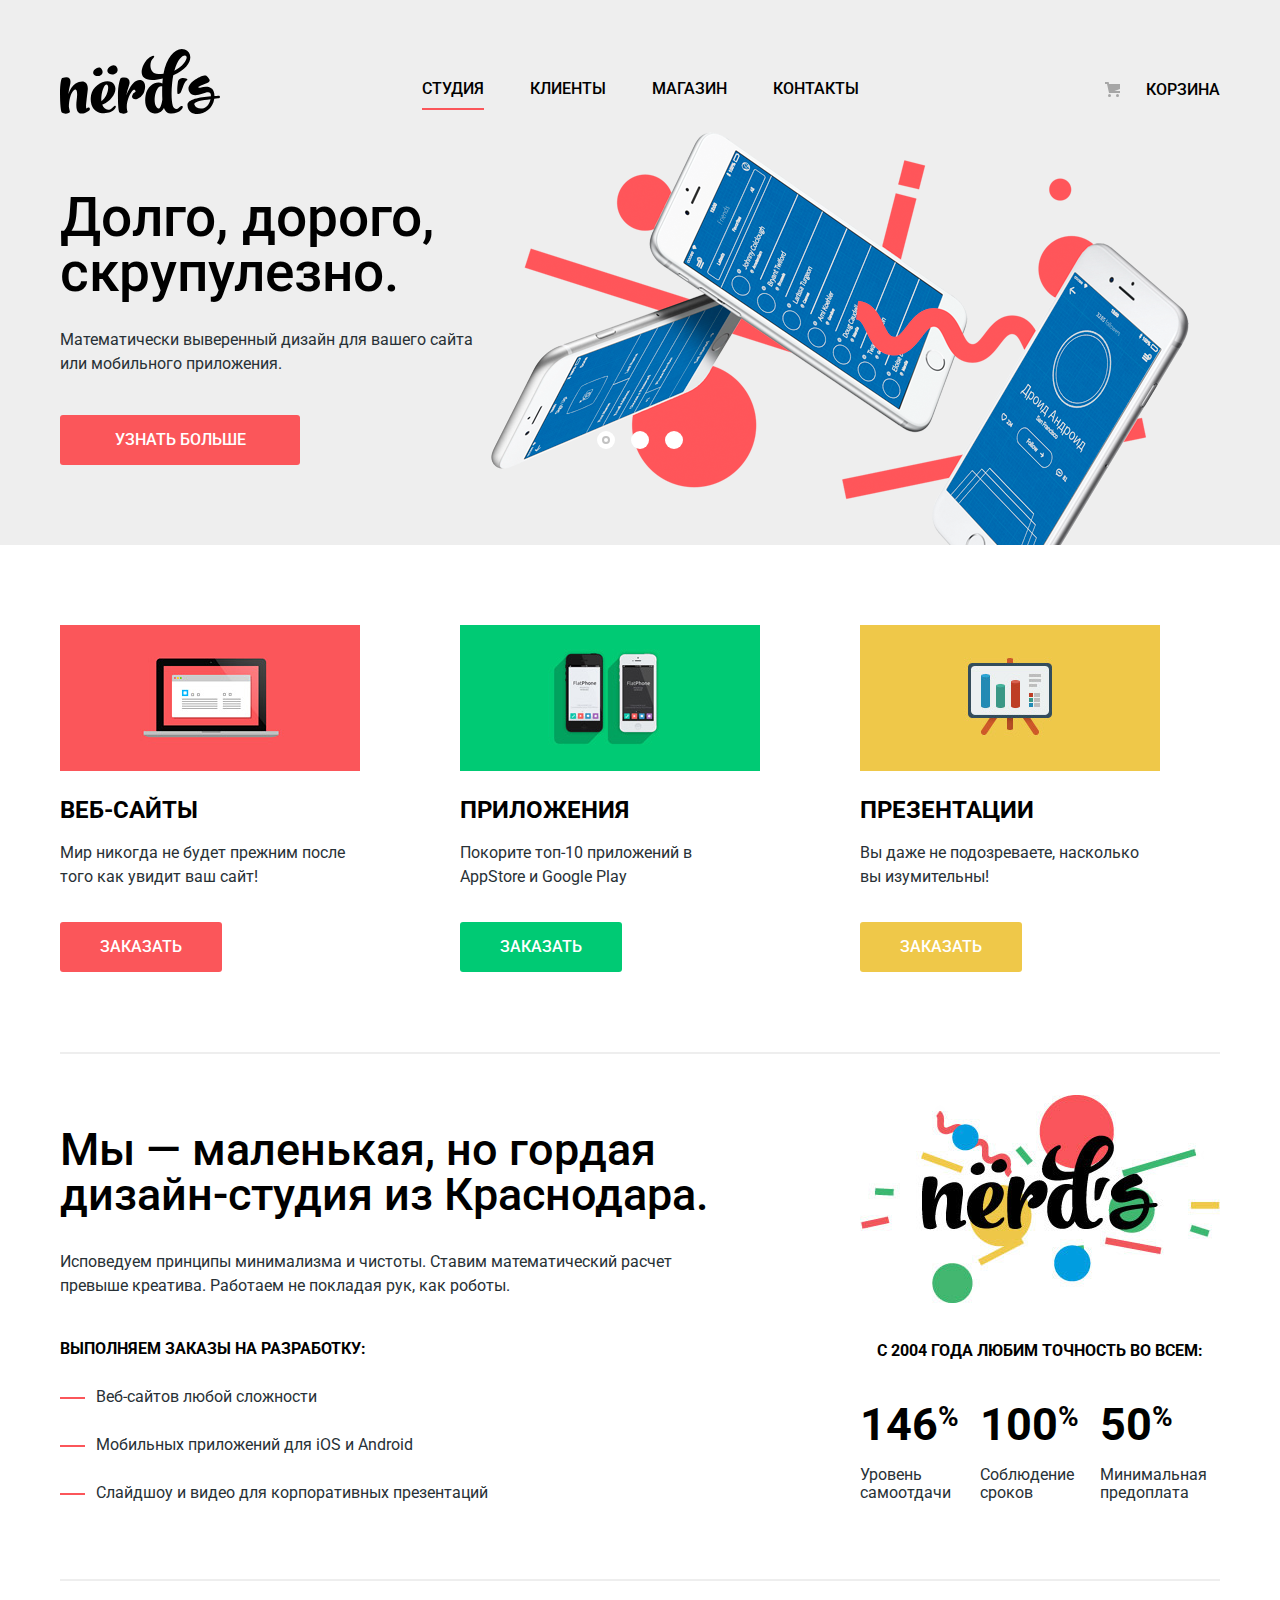
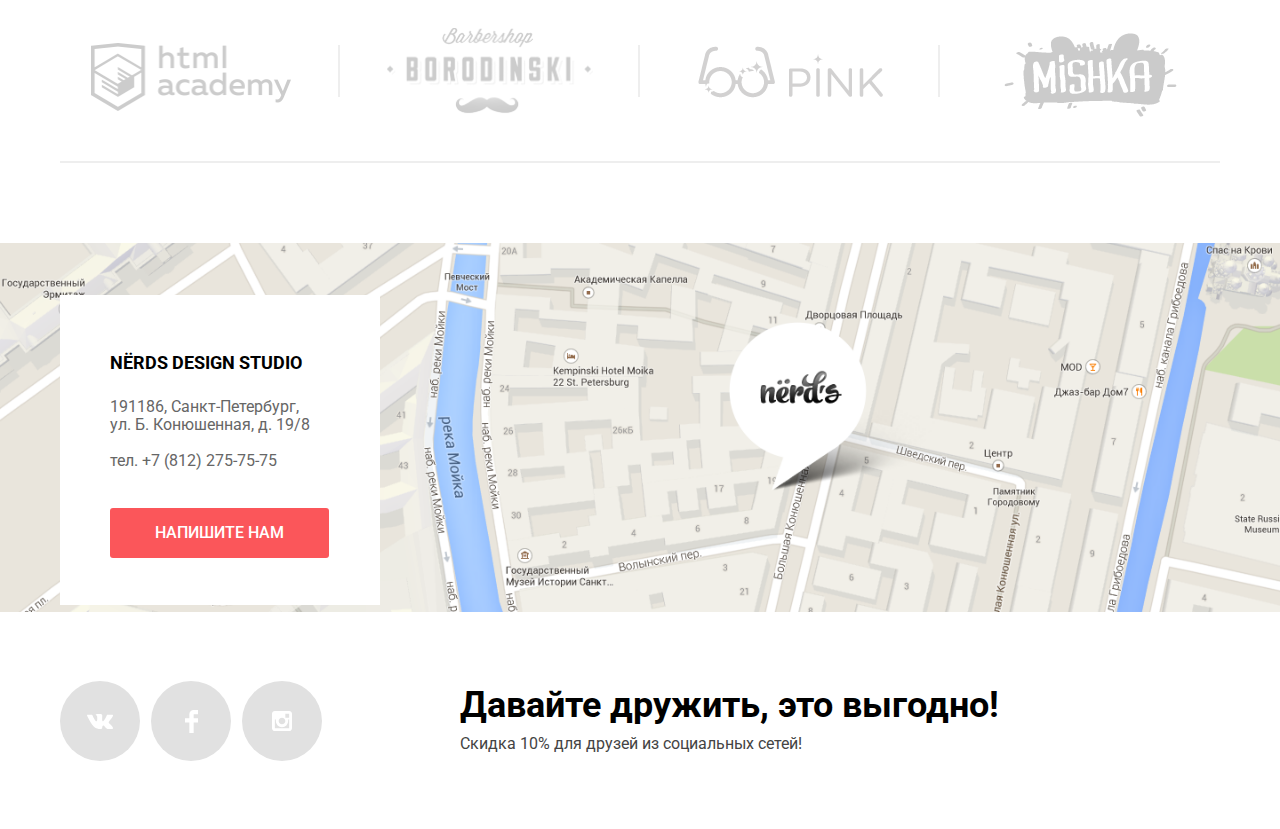
==== commit 7c8cfb13: "Final" ====
--- a/index.html
+++ b/index.html
@@ -29,25 +29,25 @@
 		<div class="slider">
 			<div class="container">
 				<div class="slide slide1 slide-current">
-					<h3 class="slide-slogan">Долго, дорого,<br>скрупулезно.</h3>
-					<p>Математически выверенный дизайн<br>для вашего сайта или мобильного приложения.</p>
+					<h3 class="slide-slogan">Долго, дорого, скрупулезно.</h3>
+					<p>Математически выверенный дизайн для вашего сайта или мобильного приложения.</p>
 					<a class="button" href="#">Узнать больше</a>
 				</div>
 				<div class="slide slide2">
 					<h3 class="slide-slogan">Любим математику как никто другой</h3>
-					<p>Никакого креатива, только математические формулы<br>для расчета идеальных пропорций.</p>
+					<p>Никакого креатива, только математические формулы для расчета идеальных пропорций.</p>
 					<a class="button" href="#">Узнать больше</a>
 				</div>
 				<div class="slide slide3">
-					<h3 class="slide-slogan">Только ночь,<br>только хардкор</h3>
-					<p>Работать днем, как все? Мы против этого.<br>Ближе к полуночи работа только начинается.</p>
+					<h3 class="slide-slogan">Только ночь, только хардкор</h3>
+					<p>Работать днем, как все? Мы против этого. Ближе к полуночи работа только начинается.</p>
 					<a class="button" href="#">Узнать больше</a>
 				</div>
 			</div>
 			<div class="slider-controls">
-				<button class="slide-current" aria-label="First slide"></button>
-				<button aria-label="Second slide"></button>
-				<button aria-label="Third slide"></button>
+				<button class="slide-current" aria-label="First slide" type="button"></button>
+				<button aria-label="Second slide" type="button"></button>
+				<button aria-label="Third slide" type="button"></button>
 			</div>
 		</div>
 		<section class="promo container border-bottom">
--- a/css/style.min.css
+++ b/css/style.min.css
@@ -1 +1 @@
-html{box-sizing:border-box}*,::before,::after{box-sizing:inherit}body{margin:0;padding:0;font-family:"Roboto","Arial",sans-serif;font-size:16px;line-height:24px;color:#283136;background-color:#fff;font-weight:400;min-width:1200px}a{text-decoration:none}img{max-width:100%;height:auto}.container{width:1160px;margin:0 auto;padding:0}.flex{display:flex;flex-wrap:wrap}.border-bottom{border-bottom:2px solid #eee}.button{min-width:100px;display:inline-block;padding:16px 40px;text-align:center;text-transform:uppercase;border:0;color:#fff;background-color:#fb565a;border-radius:3px;height:50px;line-height:18px;font-weight:500;vertical-align:top;cursor:pointer}.button.disabled,.button:disabled{cursor:default;opacity:.5;background-color:#000}.button:hover,.button:focus{background-color:#e74246}.button:active{background-color:#d7373b;border-top:3px solid #c13135;color:#e07476;padding:13px 40px}.page-title{font-size:55px;line-height:55px;margin:0;background-color:#eee;text-align:center;padding:60px 0 108px;color:#000;font-weight:500}.filter{width:260px;margin-right:140px}.filter fieldset{border:0;padding:0;margin:0}.filter legend{font-size:18px;text-transform:uppercase;font-weight:700;padding:55px 0 0;line-height:30px;color:#000}.filter legend.features{padding-top:26px}.filter ul{list-style:none;margin:14px 0 0;padding:0}.filter li{height:25px;margin-bottom:15px;display:flex}.filter .button{background-color:#eee;color:#000;width:260px;margin-top:31px}.filter .button:hover,.filter .button:focus{background-color:#dfdfdf}.filter .button:active{background-color:#d5d5d5;border-color:#bfbfbf;color:#a9a9a9}.range-filter{margin:48px 0 0}.range-controls{position:relative;background-color:#f1f1f1;border-radius:5px;padding:39px 20px;margin-bottom:14px}.range-controls .scale{height:2px;background:#d7dcde}.range-controls .bar{width:70%;height:2px;background:#00ca74}.range-controls .toggle{position:absolute;top:30px;width:20px;height:20px;border:8px solid #fff;background-color:#ababab;box-shadow:0 2px 1px 0 #cfcfcf;border-radius:50%;cursor:pointer;padding:0}.range-controls .toggle-min{left:18px}.range-controls .toggle-max{left:160px}.price-controls{line-height:18px;display:flex;justify-content:space-between}.price-controls label{text-transform:uppercase}.price-controls input{width:80px;margin-left:8px;text-align:center;border:0;border-radius:5px;background:#f1f1f1;height:38px}.checkbox+label{padding-left:36px;position:relative;cursor:pointer;line-height:20px}.checkbox:disabled+label{color:#ced0d0;cursor:default}.checkbox:disabled+label::before,.checkbox:disabled+label:hover::before{opacity:.25}.checkbox+label::before{content:"";width:25px;height:23px;display:block;background-image:url(../img/checkbox-off.svg);background-repeat:no-repeat;opacity:.45;position:absolute;left:0;top:0;margin-top:-1px}.checkbox+label:hover::before,.checkbox:focus+label::before{opacity:1}.checkbox:checked+label::before{background-image:url(../img/checkbox-on.svg)}.radio+label{padding-left:36px;position:relative;cursor:pointer;line-height:20px}.radio+label::before{content:"";width:25px;height:25px;display:block;background-image:url(../img/radio-off.svg);background-repeat:no-repeat;opacity:.45;position:absolute;left:0;top:0;margin-top:-2px}.radio+label:hover::before,.radio:focus+label::before{opacity:1}.radio:disabled+label{color:#ced0d0;cursor:default}.radio:disabled+label::before,.radio:disabled+label:hover::before{opacity:.25}.radio:checked+label::before{background-image:url(../img/radio-on.svg)}.sorting{display:flex;width:760px;padding:58px 0 0;margin-bottom:57px}.sorting p{display:block;font-size:18px;line-height:18px;color:#000;text-transform:uppercase;font-weight:700;margin:0 271px 0 0;padding:0}.sorting ul{width:320px;margin-right:auto;list-style:none;display:flex;padding:0;margin:0;text-transform:uppercase;flex-wrap:wrap}.sorting a{opacity:.25;padding-right:25px;font-size:14px;line-height:18px;color:#000;display:block}.sorting a:hover,.sorting a:focus{opacity:.45}.sorting a.active,.sorting a:active{opacity:1}.sorting .index{width:11px;height:18px;background-position:0 50%;background-repeat:no-repeat;opacity:.25;cursor:pointer;padding:0;border:0;background-color:#fff}.sorting .index:hover,.sorting .index:focus{opacity:.45}.sorting .index.active,.sorting .index:active{opacity:1}.sorting .index.up{background-image:url(../img/icon-down-dir.svg)}.sorting .index.down{background-image:url(../img/icon-up-dir.svg);margin-left:18px}.main-header{min-height:120px;background-color:#eee;padding:49px 0 18px 0}.main-navigation{text-transform:uppercase;background-color:#eee;display:flex;align-items:center}.main-header-logo{width:160px;height:65px;display:block;margin-right:202px}.main-header-logo:hover img,.main-header-logo:focus img{opacity:.8}.main-header-logo:active img{opacity:.3}.site-navigation{width:620px;display:flex;list-style:none;margin:20px 0 0;padding:0;flex-wrap:wrap}.site-navigation li{margin-right:46px;line-height:30px}.site-navigation a{color:#000;display:block;font-weight:500}.site-navigation a:hover,.site-navigation a:focus,.basket:hover,.basket:focus{color:#fb565a}.site-navigation a.current,.basket.current{color:#000;border-bottom:2px solid #fb565a;padding-bottom:4px}.site-navigation a:active,.basket:active{color:#a6a6a6}.basket{color:#000;position:relative;padding-left:41px;margin-top:16px;font-weight:500;margin-left:auto}.basket::before{content:"";position:absolute;width:15px;height:15px;background-image:url(../img/cart-icon.svg);background-repeat:no-repeat;background-position:0 0;left:0;top:50%;margin-top:-8px}.slider{background-color:#eee;position:relative}.slider p{margin-bottom:39px;width:420px}.slider .button{width:240px}.slide{display:none;background-repeat:no-repeat;background-position:431px 0;padding-bottom:80px}.slide-slogan{font-size:55px;line-height:55px;color:#000;font-weight:500;margin:0 0 28px;padding-top:58px;width:420px}.slide.slide1{background-image:url(../img/slide1.png)}.slide.slide2{background-image:url(../img/slide2.png)}.slide.slide3{background-image:url(../img/slide3.png)}.slide-current{display:block}.slider.button{width:240px}.slider-controls{position:absolute;height:18px;display:flex;flex-direction:row;justify-content:center;flex-wrap:wrap;left:50%;right:0;bottom:87px;width:340px;transform:translate(-50%,-50%)}.slider-controls button{width:18px;height:18px;background-color:#fff;border-radius:10px;margin:0 8px 0;border:0;padding:5px}.slider-controls .slide-current::after{width:8px;height:8px;display:block;border:2px solid #c2c2c2;border-radius:5px;content:""}.about{padding-top:41px;padding-bottom:73px;display:flex}.about-left{width:760px;margin-right:40px}.about-left ul{list-style:none;margin:1px 0 0;padding:0}.about-left li{padding:23px 9px 1px 0;display:flex;align-items:center}.about-left li::before{content:"";display:block;width:25px;height:2px;background-color:#fb565a;margin-right:11px;margin-top:2px}.about-left h2{font-size:45px;line-height:45px;margin:32px 0 33px 0;font-weight:500;color:#000}.about-left p{margin-bottom:39px;padding-right:100px}.about-left b{text-transform:uppercase;color:#000}.about-right{width:360px}.about-right::before{content:"";display:block;width:360px;height:208px;background-image:url(../img/nerds-illustration.jpg);background-repeat:no-repeat;margin-bottom:36px}.about-right b{line-height:24px;text-transform:uppercase;display:block;margin-bottom:37px;text-align:center;color:#000}.about-right .advantages{display:flex;justify-content:space-between}.advantages-item span:first-child{font-size:45px;line-height:50px;font-weight:700;color:#000}.advantages-item{width:120px}.advantages-item span:last-child{margin-top:16px;display:block;line-height:18px}.advantages-item sup{font-size:28px;margin:0}.logo{margin-bottom:80px}.logo ul{display:flex;justify-content:space-between;align-items:center;list-style:none;margin:0;padding:0;flex-wrap:wrap;font-size:0}.logo li{width:300px;text-align:center;position:relative;padding:47px 0 44px}.logo li:nth-child(4n+1){width:280px;padding:12px 18px 0 0}.logo li:nth-child(4n+4){padding:8px 0 0 21px;width:280px}.logo li::before{content:"";width:2px;display:block;height:52px;background-color:#eee;position:absolute;left:0;top:50%;margin-top:-26px}.logo li:first-child::before{display:none}.logo a{display:block;line-height:0;position:relative}.logo a{opacity:.2}.logo a:hover,.logo a:focus{opacity:1}.logo a:active{opacity:.1}.map{position:relative;line-height:0;text-align:center}.map .frame{margin-top:-416px;display:block}.map .info{width:320px;background-color:#fff;padding:53px 50px 47px;position:absolute;top:52px;left:50%;margin-left:-580px;text-align:left}.map h4{font-size:18px;line-height:30px;color:#000;padding:0;margin:0 0 20px;font-weight:700}.map address{font-size:16px;line-height:18px;color:#666;font-style:normal;padding-right:10px}.map p{font-size:16px;line-height:18px;color:#666;margin:18px 0 38px}.map .phone{color:inherit}.map .feedback{width:219px}.visually-hidden:not(:focus):not(:active),input[type=checkbox].visually-hidden,input[type=radio].visually-hidden{position:absolute;width:1px;height:1px;margin:-1px;border:0;padding:0;white-space:nowrap;clip-path:inset(100%);clip:rect(0 0 0 0);overflow:hidden}.promo{padding-top:80px;padding-bottom:80px}.promo-list{width:1100px;list-style:none;padding:0;display:flex;flex-wrap:wrap;justify-content:space-between;margin:0}.promo-list-catalog{list-style:none;margin:0;padding:0}.promo-item{position:relative;padding-top:147px;width:300px}.promo-item h3{text-transform:uppercase;font-size:24px;line-height:30px;font-weight:700;margin:23px 0 0;color:#000}.promo-item p{line-height:24px;font-weight:400;margin:16px 0 33px}.promo-item::before{content:"";position:absolute;top:0;left:0;width:300px;height:146px;background-repeat:no-repeat}.promo-item-web::before{background-image:url(../img/illustration-1.jpg)}.promo-item-app::before{background-image:url(../img/illustration-2.jpg)}.promo-item-pre::before{background-image:url(../img/illustration-3.jpg)}.promo-item-app .button{background-color:#00ca74}.promo-item-app .button:hover,.promo-item-app .button:focus{background-color:#00bc6c}.promo-item-app .button:active{background-color:#00aa62;border-color:#009958;color:#74c69c}.promo-item-pre .button{background-color:#efc849}.promo-item-pre .button:hover{background-color:#eab534}.promo-item-pre .button:active{background-color:#e5a722;border-color:#ce961f;color:#edc47f}.footer-contacts a{color:#000;text-decoration:underline}.social-button{display:flex;justify-content:center;align-items:center;width:80px;height:80px;background-color:#e1e1e1;border-radius:50%}.social-button:hover,.social-button:focus{background-color:#e74246}.social-button:active{background-color:#d7373b;border-top:3px solid #c13135;border-bottom:3px solid #d7373b}.social-button:active img{opacity:.3}.footer-social li{margin:0 11px 11px 0}.footer-social{width:400px}.footer-info{padding-top:6px}.footer-social ul{list-style:none;margin:0;padding:0;display:flex;flex-direction:row;justify-content:flex-start;flex-wrap:wrap;max-width:550px}.main-footer{padding:69px 0 66px;display:flex;justify-content:space-between}.main-footer strong{font-size:36px;line-height:36px;color:#000;font-weight:700}.main-footer p{color:#444;line-height:22px;margin:9px 0 0}.catalog-list{list-style:none;width:760px;margin:auto;display:flex;flex-wrap:wrap;justify-content:space-between;padding:0}.catalog-item:hover .description,.catalog-item:focus-within .description,.catalog-item:focus .description{display:block}.catalog-item{position:relative;line-height:0;margin-bottom:33px}.catalog-item::before{height:40px;background-image:url(../img/browser.svg);background-repeat:no-repeat;opacity:.12;display:block;content:""}.catalog-item:hover::before{opacity:1}.description{display:none;width:360px;padding:27px 43px 43px;background-color:#eee;text-align:center;position:absolute;bottom:0;left:0}.description h3{font-size:18px;text-transform:uppercase;margin-top:0;margin-bottom:15px;line-height:30px}.description a{color:#000}.description a:hover,.description a:focus{color:#fb565a}.description a:active{color:#cacaca}.description p{color:#666;margin-bottom:30px;margin-top:0;line-height:18px}.description .price{width:200px;margin:0 auto}.pagination{padding:27px 0 60px}.pagination ul{list-style:none;display:flex;margin:0;padding:0}.pagination li{margin-right:11px}.pagination-item{display:block;min-width:50px;height:50px;border-radius:4px;background-color:#eee;color:#000;text-align:center;line-height:18px;text-transform:uppercase;font-weight:500;padding:16px 20px}.pagination-item.next{width:260px}.pagination-item.active{background-color:#fff;border:3px solid #dbdbdb;padding:13px 14px}.pagination-item[href]:hover,.pagination-item[href]:focus{background-color:#dfdfdf}.pagination-item[href]:active{background-color:#d5d5d5;color:#a9a9a9;border-top:3px solid #bfbfbf;padding:13px 20px}.modal{display:none;position:fixed;color:#000;background-color:#fff;width:960px;padding:66px 100px 84px;box-shadow:0 30px 50px rgba(0,0,0,.7);top:50%;left:50%;transform:translate(-50%,-50%)}@keyframes bounce{0%{transform:translate(-50%,-300%)}to{transform:translate(-50%,-50%)}}.modal-show{display:block;animation-name:bounce;animation-duration:.6s}@keyframes shake{0%,to{transform:translate(-50%,-50%)}10%,30%,50%,70%,90%{transform:translate(-51%,-50%)}20%,40%,60%,80%{transform:translate(-49%,-50%)}}.modal-error{animation-name:shake;animation-duration:.6s}.modal-close{position:absolute;font-size:0;background-color:#fff;border:0;cursor:pointer;top:78px;right:90px;width:23px;height:23px}.modal-close::before,.modal-close::after{content:"";position:absolute;top:9px;left:-1px;width:27px;height:5px;background-color:#fecccd}.modal-close:hover::before,.modal-close:hover::after{background-color:#fb565a}.modal-close:active::before,.modal-close:active::after{background-color:#fee}.modal-close::before{transform:rotate(45deg)}.modal-close::after{transform:rotate(-45deg)}.modal p{margin:0}.modal h2{font-size:45px;line-height:45px;margin:0 0 38px}.modal label{line-height:18px;font-weight:700}.modal input:invalid{border:2px solid #e74246;color:#e74246}.modal input:required:invalid{border:2px solid #e74246;color:#e74246}.modal input,.modal textarea{color:rgba(68,68,68,.5);display:block;margin-top:7px;border:2px solid #d7dcde;border-radius:2px}.modal input:hover,.modal textarea:hover{border-color:#b4b9bb}.modal input:focus,.modal textarea:focus{border-color:#000;color:#444}.modal textarea{width:760px;height:118px;padding:12px 15px;margin-bottom:47px;resize:none}.modal-user{display:flex;justify-content:space-between;margin-bottom:30px}.modal .button{width:260px}.modal input{width:360px;height:50px;padding:0 15px}+html{box-sizing:border-box}*,::before,::after{box-sizing:inherit}body{margin:0;padding:0;font-family:"Roboto","Arial",sans-serif;font-size:16px;line-height:24px;color:#283136;background-color:#fff;font-weight:400;min-width:1200px}a{text-decoration:none}img{max-width:100%;height:auto}.container{width:1160px;margin:0 auto;padding:0}.flex{display:flex}.border-bottom{border-bottom:2px solid #eee}.button{min-width:100px;display:inline-block;padding:16px 40px;text-align:center;text-transform:uppercase;border:0;color:#fff;background-color:#fb565a;border-radius:3px;height:50px;line-height:18px;font-weight:500;vertical-align:top;cursor:pointer}.button.disabled,.button:disabled{cursor:default;opacity:.5;background-color:#000}.button:hover,.button:focus{background-color:#e74246}.button:active{background-color:#d7373b;border-top:3px solid #c13135;color:#e07476;padding:13px 40px}.page-title{font-size:55px;line-height:55px;margin:0;background-color:#eee;text-align:center;padding:60px 0 108px;color:#000;font-weight:500}.filter{width:260px;margin-right:140px}.filter fieldset{border:0;padding:0;margin:0}.filter legend{font-size:18px;text-transform:uppercase;font-weight:700;padding:55px 0 0;line-height:30px;color:#000}.filter legend.features{padding-top:26px}.filter ul{list-style:none;margin:14px 0 0;padding:0}.filter li{height:25px;margin-bottom:15px;display:flex}.filter .button{background-color:#eee;color:#000;width:260px;margin-top:31px}.filter .button:hover,.filter .button:focus{background-color:#dfdfdf}.filter .button:active{background-color:#d5d5d5;border-color:#bfbfbf;color:#a9a9a9}.range-filter{margin:48px 0 0}.range-controls{position:relative;background-color:#f1f1f1;border-radius:5px;padding:39px 20px;margin-bottom:14px}.range-controls .scale{height:2px;background:#d7dcde}.range-controls .bar{width:70%;height:2px;background:#00ca74}.range-controls .toggle{position:absolute;top:30px;width:20px;height:20px;border:8px solid #fff;background-color:#ababab;box-shadow:0 2px 1px 0 #cfcfcf;border-radius:50%;cursor:pointer;padding:0}.range-controls .toggle-min{left:18px}.range-controls .toggle-max{left:160px}.price-controls{line-height:18px;display:flex;justify-content:space-between}.price-controls label{text-transform:uppercase}.price-controls input{width:80px;margin-left:8px;text-align:center;border:0;border-radius:5px;background:#f1f1f1;height:38px}.filter-label{padding-left:36px;position:relative;cursor:pointer;line-height:25px}.filter-label::before,.filter-radio::after{content:"";display:block;position:absolute;left:0;top:0;opacity:.4}.filter-label::before{width:25px;height:25px}.filter-checkbox::before{background-image:url(../img/checkbox-off.svg);background-repeat:no-repeat}.filter-input:checked~.filter-checkbox::before{width:27px;background-image:url(../img/checkbox-on.svg)}.filter-radio::before{width:25px;height:25px;border-radius:50%;border:5px solid #4d4d4d}.filter-input:checked~.filter-radio::after{top:8px;left:8px;width:9px;height:9px;border-radius:50%;background-color:#4d4d4d}.filter-label:hover::before,.filter-radio:hover::after,.filter-input:focus~.filter-label::before,.filter-input:focus~.filter-radio::after{opacity:1}.filter-input:disabled~.filter-label{color:rgba(40,49,54,.3);cursor:default}.filter-input:disabled~.filter-label::before,.filter-input:disabled~.filter-radio::after{opacity:.1}.sorting{display:flex;width:760px;padding:58px 0 0;margin-bottom:57px}.sorting p{display:block;font-size:18px;line-height:18px;color:#000;text-transform:uppercase;font-weight:700;margin:0 271px 0 0;padding:0}.sorting ul{width:320px;margin-right:auto;list-style:none;display:flex;padding:0;margin:0;text-transform:uppercase;flex-wrap:wrap}.sorting a{opacity:.25;padding-right:25px;font-size:14px;line-height:18px;color:#000;display:block}.sorting a:hover,.sorting a:focus{opacity:.45}.sorting a.active,.sorting a:active{opacity:1}.sorting .index{width:11px;height:18px;background-position:0 50%;background-repeat:no-repeat;opacity:.25;cursor:pointer;padding:0;border:0;background-color:#fff}.sorting .index:hover,.sorting .index:focus{opacity:.45}.sorting .index.active,.sorting .index:active{opacity:1}.sorting .sorting-up{background-image:url(../img/icon-down-dir.svg)}.sorting .sorting-down{background-image:url(../img/icon-up-dir.svg);margin-left:18px}.main-header{min-height:120px;background-color:#eee;padding:49px 0 18px 0}.main-navigation{text-transform:uppercase;background-color:#eee;display:flex;align-items:center}.main-header-logo{width:160px;height:65px;display:block;margin-right:202px}.main-header-logo:hover,.main-header-logo:focus{opacity:.8}.main-header-logo:active{opacity:.3}.site-navigation{width:620px;display:flex;list-style:none;margin:20px 0 0;padding:0;flex-wrap:wrap}.site-navigation li{margin-right:46px;line-height:30px}.site-navigation a{color:#000;display:block;font-weight:500}.site-navigation a:hover,.site-navigation a:focus,.basket:hover,.basket:focus{color:#fb565a}.site-navigation a.current,.basket.current{color:#000;border-bottom:2px solid #fb565a;padding-bottom:4px}.site-navigation a:active,.basket:active{color:#a6a6a6}.basket{color:#000;position:relative;padding-left:41px;margin-top:16px;font-weight:500;margin-left:auto}.basket::before{content:"";position:absolute;width:15px;height:15px;background-image:url(../img/cart-icon.svg);background-repeat:no-repeat;background-position:0 0;left:0;top:50%;margin-top:-8px}.slider{background-color:#eee;position:relative}.slider p{margin-bottom:39px;width:420px}.slider .button{width:240px}.slide{display:none;background-repeat:no-repeat;background-position:431px 0;padding-bottom:80px}.slide-slogan{font-size:55px;line-height:55px;color:#000;font-weight:500;margin:0 0 28px;padding-top:58px;width:420px}.slide.slide1{background-image:url(../img/slide1.png)}.slide.slide2{background-image:url(../img/slide2.png)}.slide.slide3{background-image:url(../img/slide3.png)}.slide-current{display:block}.slider.button{width:240px}.slider-controls{position:absolute;height:18px;display:flex;flex-direction:row;justify-content:center;flex-wrap:wrap;left:50%;right:0;bottom:87px;width:340px;transform:translate(-50%,-50%)}.slider-controls button{width:18px;height:18px;background-color:#fff;border-radius:10px;margin:0 8px 0;border:0;padding:5px}.slider-controls .slide-current::after{width:8px;height:8px;display:block;border:2px solid #c2c2c2;border-radius:5px;content:""}.about{padding-top:41px;padding-bottom:73px;display:flex}.about-left{width:760px;margin-right:40px}.about-left ul{list-style:none;margin:1px 0 0;padding:0}.about-left li{padding:23px 9px 1px 0;display:flex;align-items:center}.about-left li::before{content:"";display:block;width:25px;height:2px;background-color:#fb565a;margin-right:11px;margin-top:2px}.about-left h2{font-size:45px;line-height:45px;margin:32px 0 33px 0;font-weight:500;color:#000}.about-left p{margin-bottom:39px;padding-right:100px}.about-left b{text-transform:uppercase;color:#000}.about-right{width:360px}.about-right::before{content:"";display:block;width:360px;height:208px;background-image:url(../img/nerds-illustration.jpg);background-repeat:no-repeat;margin-bottom:36px}.about-right b{line-height:24px;text-transform:uppercase;display:block;margin-bottom:37px;text-align:center;color:#000}.about-right .advantages{display:flex;justify-content:space-between}.advantages-item span:first-child{font-size:45px;line-height:50px;font-weight:700;color:#000}.advantages-item{width:120px}.advantages-item span:last-child{margin-top:16px;display:block;line-height:18px}.advantages-item sup{font-size:28px;margin:0}.logo{margin-bottom:80px}.logo ul{display:flex;justify-content:flex-start;align-items:center;list-style:none;margin:0;padding:0;flex-wrap:wrap;font-size:0}.logo li{width:300px;text-align:center;position:relative;padding:47px 0 44px}.logo li:nth-child(4n+1){width:280px;padding:12px 18px 0 0}.logo li:nth-child(4n+4){padding:8px 0 0 21px;width:280px}.logo li::after{content:"";width:2px;display:block;height:52px;background-color:#eee;position:absolute;right:0;top:50%;margin-top:-26px}.logo li:nth-child(4n+4)::after{display:none}.logo a{display:block;line-height:0;position:relative}.logo a{opacity:.2}.logo a:hover,.logo a:focus{opacity:1}.logo a:active{opacity:.1}.map{position:relative;line-height:0;text-align:center}.map .frame{position:absolute;top:0;bottom:0;left:0;right:0}.map .info{width:320px;background-color:#fff;padding:53px 50px 47px;position:absolute;top:52px;left:50%;margin-left:-580px;text-align:left}.map h4{font-size:18px;line-height:30px;color:#000;padding:0;margin:0 0 20px;font-weight:700}.map address{font-size:16px;line-height:18px;color:#666;font-style:normal;padding-right:10px}.map p{font-size:16px;line-height:18px;color:#666;margin:18px 0 38px}.map .phone{color:inherit}.map .feedback{width:219px}.visually-hidden:not(:focus):not(:active),input[type=checkbox].visually-hidden,input[type=radio].visually-hidden{position:absolute;width:1px;height:1px;margin:-1px;border:0;padding:0;white-space:nowrap;clip-path:inset(100%);clip:rect(0 0 0 0);overflow:hidden}.promo{padding-top:80px;padding-bottom:80px}.promo-list{width:1100px;list-style:none;padding:0;display:flex;flex-wrap:wrap;justify-content:space-between;margin:0}.promo-list-catalog{list-style:none;margin:0;padding:0}.promo-item{position:relative;padding-top:147px;width:300px}.promo-item h3{text-transform:uppercase;font-size:24px;line-height:30px;font-weight:700;margin:23px 0 0;color:#000}.promo-item p{line-height:24px;font-weight:400;margin:16px 0 33px}.promo-item::before{content:"";position:absolute;top:0;left:0;width:300px;height:146px;background-repeat:no-repeat}.promo-item-web::before{background-image:url(../img/illustration-1.jpg)}.promo-item-app::before{background-image:url(../img/illustration-2.jpg)}.promo-item-pre::before{background-image:url(../img/illustration-3.jpg)}.promo-item-app .button{background-color:#00ca74}.promo-item-app .button:hover,.promo-item-app .button:focus{background-color:#00bc6c}.promo-item-app .button:active{background-color:#00aa62;border-color:#009958;color:#74c69c}.promo-item-pre .button{background-color:#efc849}.promo-item-pre .button:hover{background-color:#eab534}.promo-item-pre .button:active{background-color:#e5a722;border-color:#ce961f;color:#edc47f}.footer-contacts a{color:#000;text-decoration:underline}.social-button{display:flex;justify-content:center;align-items:center;width:80px;height:80px;background-color:#e1e1e1;border-radius:50%}.social-button:hover,.social-button:focus{background-color:#e74246}.social-button:active{background-color:#d7373b;border-top:3px solid #c13135;border-bottom:3px solid #d7373b}.social-button:active img{opacity:.3}.footer-social li{margin:0 11px 11px 0}.footer-social{width:400px;flex-shrink:0}.footer-info{padding-top:6px;width:760px}.footer-social ul{list-style:none;margin:0;padding:0;display:flex;flex-direction:row;justify-content:flex-start;flex-wrap:wrap;max-width:550px}.main-footer{padding:69px 0 57px;display:flex;justify-content:space-between}.main-footer strong{font-size:36px;line-height:36px;color:#000;font-weight:700}.main-footer p{color:#444;line-height:22px;margin:9px 0 0}.catalog-list{list-style:none;width:760px;margin:auto;display:flex;flex-wrap:wrap;justify-content:space-between;padding:0}.catalog-item:hover .description,.catalog-item:focus .description{display:block}.catalog-item:focus-within .description{display:block}.catalog-item{position:relative;line-height:0;margin-bottom:33px}.catalog-item::before{height:40px;background-image:url(../img/browser.svg);background-repeat:no-repeat;opacity:.12;display:block;content:""}.catalog-item:hover::before{opacity:1}.description{display:none;width:360px;padding:27px 43px 43px;background-color:#eee;text-align:center;position:absolute;bottom:0;left:0}.description h3{font-size:18px;text-transform:uppercase;margin-top:0;margin-bottom:15px;line-height:30px}.description a{color:#000}.description a:hover,.description a:focus{color:#fb565a}.description a:active{color:#cacaca}.description p{color:#666;margin-bottom:30px;margin-top:0;line-height:18px}.description .price{width:200px;margin:0 auto}.pagination{padding:27px 0 60px}.pagination ul{list-style:none;display:flex;margin:0;padding:0}.pagination li{margin-right:11px}.pagination-item{display:block;min-width:50px;height:50px;border-radius:4px;background-color:#eee;color:#000;text-align:center;line-height:18px;text-transform:uppercase;font-weight:500;padding:16px 20px}.pagination-item.next{width:260px}.pagination-item.active{background-color:#fff;border:3px solid #dbdbdb;padding:13px 14px}.pagination-item[href]:hover,.pagination-item[href]:focus{background-color:#dfdfdf}.pagination-item[href]:active{background-color:#d5d5d5;color:#a9a9a9;border-top:3px solid #bfbfbf;padding:13px 20px}.modal{display:none;position:fixed;color:#000;background-color:#fff;width:960px;padding:66px 100px 84px;box-shadow:0 30px 50px rgba(0,0,0,.7);top:50%;left:50%;transform:translate(-50%,-50%)}@keyframes bounce{0%{transform:translate(-50%,-300%)}to{transform:translate(-50%,-50%)}}.modal-show{display:block;animation-name:bounce;animation-duration:.6s}@keyframes shake{0%,to{transform:translate(-50%,-50%)}10%,30%,50%,70%,90%{transform:translate(-51%,-50%)}20%,40%,60%,80%{transform:translate(-49%,-50%)}}.modal-error{animation-name:shake;animation-duration:.6s}.modal-close{position:absolute;font-size:0;background-color:#fff;border:0;cursor:pointer;top:78px;right:90px;width:23px;height:23px}.modal-close::before,.modal-close::after{content:"";position:absolute;top:9px;left:-1px;width:27px;height:5px;background-color:#fecccd}.modal-close:hover::before,.modal-close:hover::after{background-color:#fb565a}.modal-close:active::before,.modal-close:active::after{background-color:#fee}.modal-close::before{transform:rotate(45deg)}.modal-close::after{transform:rotate(-45deg)}.modal p{margin:0}.modal h2{font-size:45px;line-height:45px;margin:0 0 38px}.modal label{line-height:18px;font-weight:700}.modal input:invalid{border:2px solid #e74246;color:#e74246}.modal input:required:invalid{border:2px solid #e74246;color:#e74246}.modal input,.modal textarea{color:rgba(68,68,68,.5);display:block;margin-top:7px;border:2px solid #d7dcde;border-radius:2px}.modal input:hover,.modal textarea:hover{border-color:#b4b9bb}.modal input:focus,.modal textarea:focus{border-color:#000;color:#444}.modal textarea{width:760px;height:118px;padding:12px 15px;margin-bottom:47px;resize:none}.modal-user{display:flex;justify-content:space-between;margin-bottom:30px}.modal .button{width:260px}.modal input{width:360px;height:50px;padding:0 15px}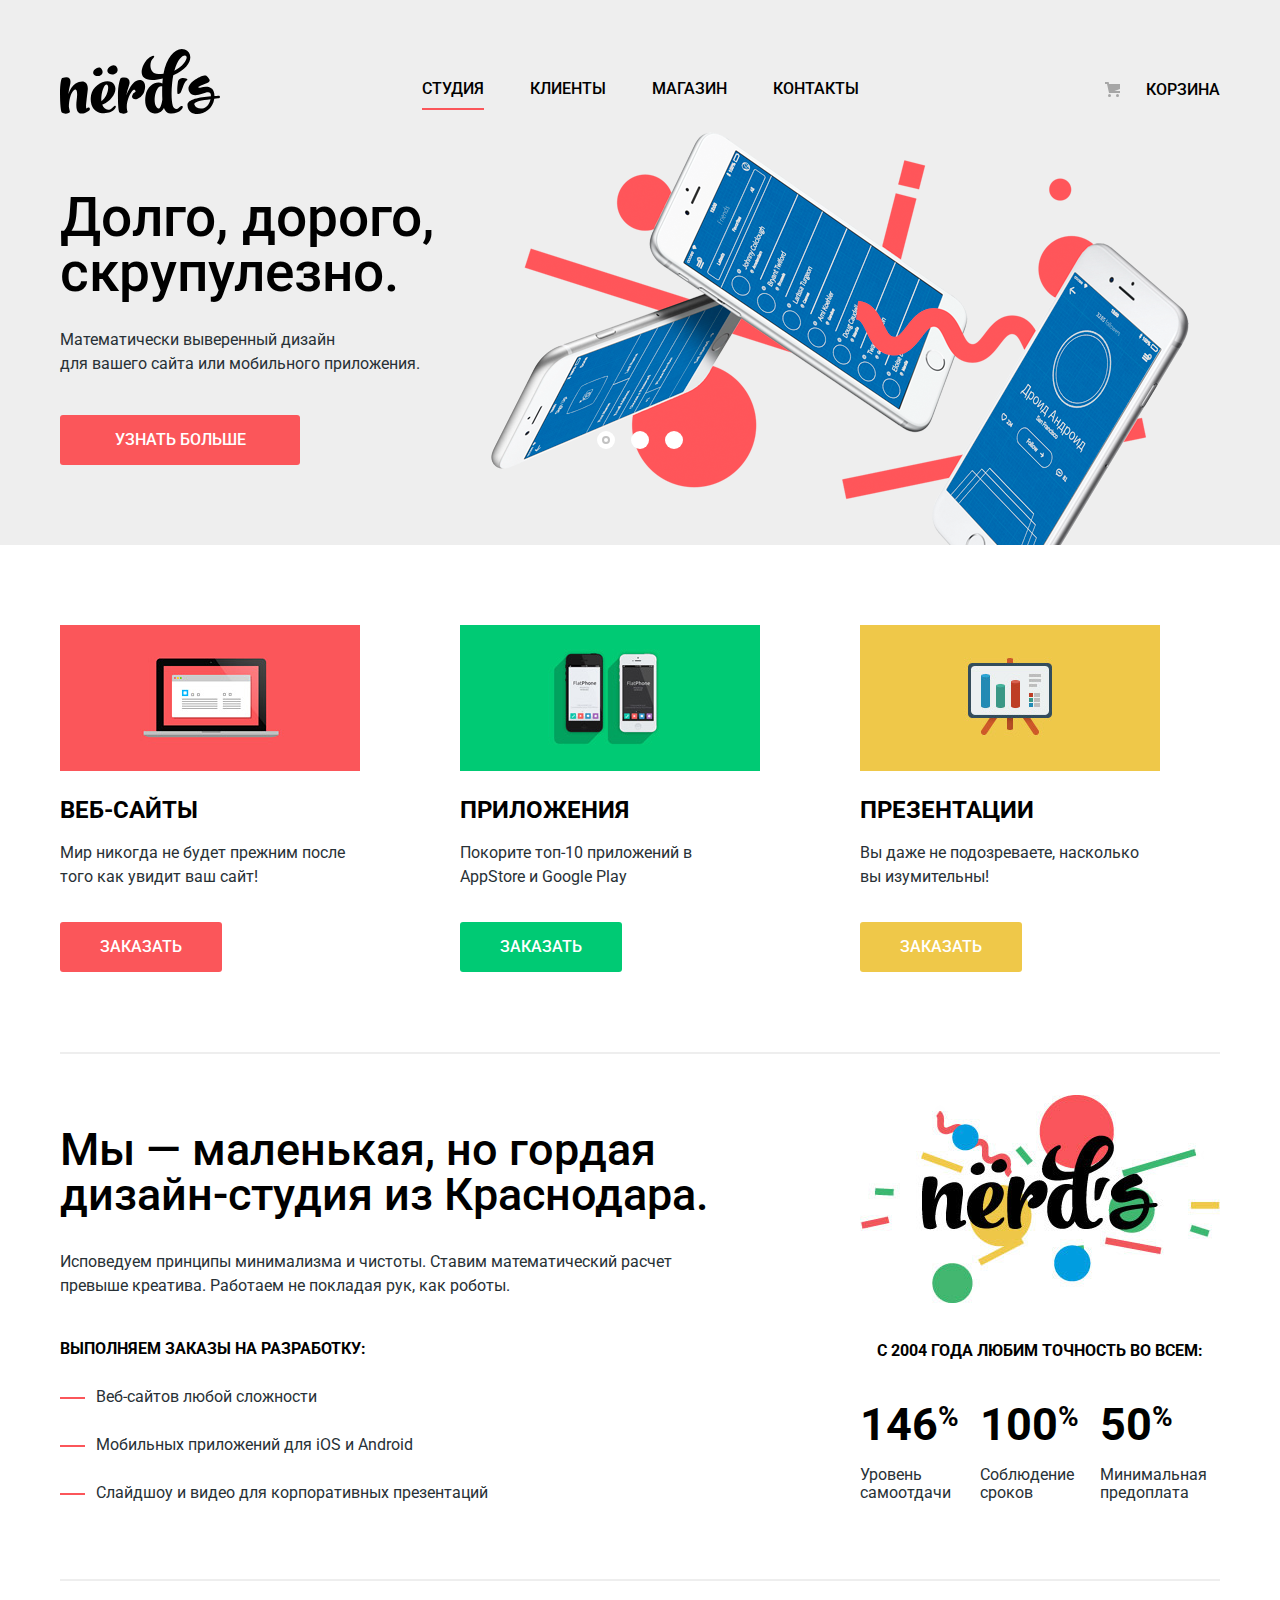
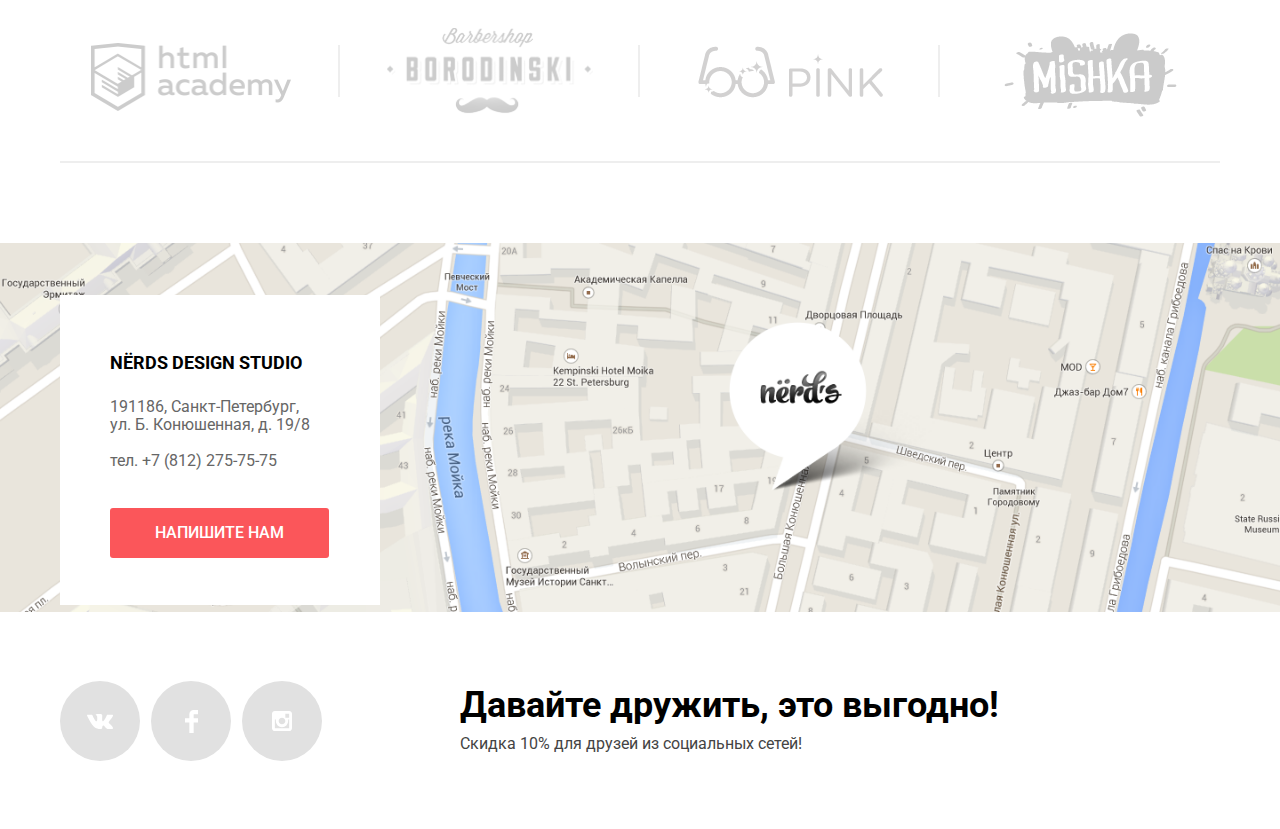
==== commit f39ee233: "Final" ====
--- a/index.html
+++ b/index.html
@@ -29,18 +29,18 @@
 		<div class="slider">
 			<div class="container">
 				<div class="slide slide1 slide-current">
-					<h3 class="slide-slogan">Долго, дорого, скрупулезно.</h3>
-					<p>Математически выверенный дизайн для вашего сайта или мобильного приложения.</p>
+					<h3 class="slide-slogan">Долго, дорого,<br>скрупулезно.</h3>
+					<p>Математически выверенный дизайн<br>для вашего сайта или мобильного приложения.</p>
 					<a class="button" href="#">Узнать больше</a>
 				</div>
 				<div class="slide slide2">
-					<h3 class="slide-slogan">Любим математику как никто другой</h3>
-					<p>Никакого креатива, только математические формулы для расчета идеальных пропорций.</p>
+					<h3 class="slide-slogan">Любим математику<br>как никто другой</h3>
+					<p>Никакого креатива, только математические формулы<br>для расчета идеальных пропорций.</p>
 					<a class="button" href="#">Узнать больше</a>
 				</div>
 				<div class="slide slide3">
-					<h3 class="slide-slogan">Только ночь, только хардкор</h3>
-					<p>Работать днем, как все? Мы против этого. Ближе к полуночи работа только начинается.</p>
+					<h3 class="slide-slogan">Только ночь,<br>только хардкор</h3>
+					<p>Работать днем, как все? Мы против этого.<br>Ближе к полуночи работа только начинается.</p>
 					<a class="button" href="#">Узнать больше</a>
 				</div>
 			</div>
--- a/css/style.min.css
+++ b/css/style.min.css
@@ -1 +1 @@
-html{box-sizing:border-box}*,::before,::after{box-sizing:inherit}body{margin:0;padding:0;font-family:"Roboto","Arial",sans-serif;font-size:16px;line-height:24px;color:#283136;background-color:#fff;font-weight:400;min-width:1200px}a{text-decoration:none}img{max-width:100%;height:auto}.container{width:1160px;margin:0 auto;padding:0}.flex{display:flex}.border-bottom{border-bottom:2px solid #eee}.button{min-width:100px;display:inline-block;padding:16px 40px;text-align:center;text-transform:uppercase;border:0;color:#fff;background-color:#fb565a;border-radius:3px;height:50px;line-height:18px;font-weight:500;vertical-align:top;cursor:pointer}.button.disabled,.button:disabled{cursor:default;opacity:.5;background-color:#000}.button:hover,.button:focus{background-color:#e74246}.button:active{background-color:#d7373b;border-top:3px solid #c13135;color:#e07476;padding:13px 40px}.page-title{font-size:55px;line-height:55px;margin:0;background-color:#eee;text-align:center;padding:60px 0 108px;color:#000;font-weight:500}.filter{width:260px;margin-right:140px}.filter fieldset{border:0;padding:0;margin:0}.filter legend{font-size:18px;text-transform:uppercase;font-weight:700;padding:55px 0 0;line-height:30px;color:#000}.filter legend.features{padding-top:26px}.filter ul{list-style:none;margin:14px 0 0;padding:0}.filter li{height:25px;margin-bottom:15px;display:flex}.filter .button{background-color:#eee;color:#000;width:260px;margin-top:31px}.filter .button:hover,.filter .button:focus{background-color:#dfdfdf}.filter .button:active{background-color:#d5d5d5;border-color:#bfbfbf;color:#a9a9a9}.range-filter{margin:48px 0 0}.range-controls{position:relative;background-color:#f1f1f1;border-radius:5px;padding:39px 20px;margin-bottom:14px}.range-controls .scale{height:2px;background:#d7dcde}.range-controls .bar{width:70%;height:2px;background:#00ca74}.range-controls .toggle{position:absolute;top:30px;width:20px;height:20px;border:8px solid #fff;background-color:#ababab;box-shadow:0 2px 1px 0 #cfcfcf;border-radius:50%;cursor:pointer;padding:0}.range-controls .toggle-min{left:18px}.range-controls .toggle-max{left:160px}.price-controls{line-height:18px;display:flex;justify-content:space-between}.price-controls label{text-transform:uppercase}.price-controls input{width:80px;margin-left:8px;text-align:center;border:0;border-radius:5px;background:#f1f1f1;height:38px}.filter-label{padding-left:36px;position:relative;cursor:pointer;line-height:25px}.filter-label::before,.filter-radio::after{content:"";display:block;position:absolute;left:0;top:0;opacity:.4}.filter-label::before{width:25px;height:25px}.filter-checkbox::before{background-image:url(../img/checkbox-off.svg);background-repeat:no-repeat}.filter-input:checked~.filter-checkbox::before{width:27px;background-image:url(../img/checkbox-on.svg)}.filter-radio::before{width:25px;height:25px;border-radius:50%;border:5px solid #4d4d4d}.filter-input:checked~.filter-radio::after{top:8px;left:8px;width:9px;height:9px;border-radius:50%;background-color:#4d4d4d}.filter-label:hover::before,.filter-radio:hover::after,.filter-input:focus~.filter-label::before,.filter-input:focus~.filter-radio::after{opacity:1}.filter-input:disabled~.filter-label{color:rgba(40,49,54,.3);cursor:default}.filter-input:disabled~.filter-label::before,.filter-input:disabled~.filter-radio::after{opacity:.1}.sorting{display:flex;width:760px;padding:58px 0 0;margin-bottom:57px}.sorting p{display:block;font-size:18px;line-height:18px;color:#000;text-transform:uppercase;font-weight:700;margin:0 271px 0 0;padding:0}.sorting ul{width:320px;margin-right:auto;list-style:none;display:flex;padding:0;margin:0;text-transform:uppercase;flex-wrap:wrap}.sorting a{opacity:.25;padding-right:25px;font-size:14px;line-height:18px;color:#000;display:block}.sorting a:hover,.sorting a:focus{opacity:.45}.sorting a.active,.sorting a:active{opacity:1}.sorting .index{width:11px;height:18px;background-position:0 50%;background-repeat:no-repeat;opacity:.25;cursor:pointer;padding:0;border:0;background-color:#fff}.sorting .index:hover,.sorting .index:focus{opacity:.45}.sorting .index.active,.sorting .index:active{opacity:1}.sorting .sorting-up{background-image:url(../img/icon-down-dir.svg)}.sorting .sorting-down{background-image:url(../img/icon-up-dir.svg);margin-left:18px}.main-header{min-height:120px;background-color:#eee;padding:49px 0 18px 0}.main-navigation{text-transform:uppercase;background-color:#eee;display:flex;align-items:center}.main-header-logo{width:160px;height:65px;display:block;margin-right:202px}.main-header-logo:hover,.main-header-logo:focus{opacity:.8}.main-header-logo:active{opacity:.3}.site-navigation{width:620px;display:flex;list-style:none;margin:20px 0 0;padding:0;flex-wrap:wrap}.site-navigation li{margin-right:46px;line-height:30px}.site-navigation a{color:#000;display:block;font-weight:500}.site-navigation a:hover,.site-navigation a:focus,.basket:hover,.basket:focus{color:#fb565a}.site-navigation a.current,.basket.current{color:#000;border-bottom:2px solid #fb565a;padding-bottom:4px}.site-navigation a:active,.basket:active{color:#a6a6a6}.basket{color:#000;position:relative;padding-left:41px;margin-top:16px;font-weight:500;margin-left:auto}.basket::before{content:"";position:absolute;width:15px;height:15px;background-image:url(../img/cart-icon.svg);background-repeat:no-repeat;background-position:0 0;left:0;top:50%;margin-top:-8px}.slider{background-color:#eee;position:relative}.slider p{margin-bottom:39px;width:420px}.slider .button{width:240px}.slide{display:none;background-repeat:no-repeat;background-position:431px 0;padding-bottom:80px}.slide-slogan{font-size:55px;line-height:55px;color:#000;font-weight:500;margin:0 0 28px;padding-top:58px;width:420px}.slide.slide1{background-image:url(../img/slide1.png)}.slide.slide2{background-image:url(../img/slide2.png)}.slide.slide3{background-image:url(../img/slide3.png)}.slide-current{display:block}.slider.button{width:240px}.slider-controls{position:absolute;height:18px;display:flex;flex-direction:row;justify-content:center;flex-wrap:wrap;left:50%;right:0;bottom:87px;width:340px;transform:translate(-50%,-50%)}.slider-controls button{width:18px;height:18px;background-color:#fff;border-radius:10px;margin:0 8px 0;border:0;padding:5px}.slider-controls .slide-current::after{width:8px;height:8px;display:block;border:2px solid #c2c2c2;border-radius:5px;content:""}.about{padding-top:41px;padding-bottom:73px;display:flex}.about-left{width:760px;margin-right:40px}.about-left ul{list-style:none;margin:1px 0 0;padding:0}.about-left li{padding:23px 9px 1px 0;display:flex;align-items:center}.about-left li::before{content:"";display:block;width:25px;height:2px;background-color:#fb565a;margin-right:11px;margin-top:2px}.about-left h2{font-size:45px;line-height:45px;margin:32px 0 33px 0;font-weight:500;color:#000}.about-left p{margin-bottom:39px;padding-right:100px}.about-left b{text-transform:uppercase;color:#000}.about-right{width:360px}.about-right::before{content:"";display:block;width:360px;height:208px;background-image:url(../img/nerds-illustration.jpg);background-repeat:no-repeat;margin-bottom:36px}.about-right b{line-height:24px;text-transform:uppercase;display:block;margin-bottom:37px;text-align:center;color:#000}.about-right .advantages{display:flex;justify-content:space-between}.advantages-item span:first-child{font-size:45px;line-height:50px;font-weight:700;color:#000}.advantages-item{width:120px}.advantages-item span:last-child{margin-top:16px;display:block;line-height:18px}.advantages-item sup{font-size:28px;margin:0}.logo{margin-bottom:80px}.logo ul{display:flex;justify-content:flex-start;align-items:center;list-style:none;margin:0;padding:0;flex-wrap:wrap;font-size:0}.logo li{width:300px;text-align:center;position:relative;padding:47px 0 44px}.logo li:nth-child(4n+1){width:280px;padding:12px 18px 0 0}.logo li:nth-child(4n+4){padding:8px 0 0 21px;width:280px}.logo li::after{content:"";width:2px;display:block;height:52px;background-color:#eee;position:absolute;right:0;top:50%;margin-top:-26px}.logo li:nth-child(4n+4)::after{display:none}.logo a{display:block;line-height:0;position:relative}.logo a{opacity:.2}.logo a:hover,.logo a:focus{opacity:1}.logo a:active{opacity:.1}.map{position:relative;line-height:0;text-align:center}.map .frame{position:absolute;top:0;bottom:0;left:0;right:0}.map .info{width:320px;background-color:#fff;padding:53px 50px 47px;position:absolute;top:52px;left:50%;margin-left:-580px;text-align:left}.map h4{font-size:18px;line-height:30px;color:#000;padding:0;margin:0 0 20px;font-weight:700}.map address{font-size:16px;line-height:18px;color:#666;font-style:normal;padding-right:10px}.map p{font-size:16px;line-height:18px;color:#666;margin:18px 0 38px}.map .phone{color:inherit}.map .feedback{width:219px}.visually-hidden:not(:focus):not(:active),input[type=checkbox].visually-hidden,input[type=radio].visually-hidden{position:absolute;width:1px;height:1px;margin:-1px;border:0;padding:0;white-space:nowrap;clip-path:inset(100%);clip:rect(0 0 0 0);overflow:hidden}.promo{padding-top:80px;padding-bottom:80px}.promo-list{width:1100px;list-style:none;padding:0;display:flex;flex-wrap:wrap;justify-content:space-between;margin:0}.promo-list-catalog{list-style:none;margin:0;padding:0}.promo-item{position:relative;padding-top:147px;width:300px}.promo-item h3{text-transform:uppercase;font-size:24px;line-height:30px;font-weight:700;margin:23px 0 0;color:#000}.promo-item p{line-height:24px;font-weight:400;margin:16px 0 33px}.promo-item::before{content:"";position:absolute;top:0;left:0;width:300px;height:146px;background-repeat:no-repeat}.promo-item-web::before{background-image:url(../img/illustration-1.jpg)}.promo-item-app::before{background-image:url(../img/illustration-2.jpg)}.promo-item-pre::before{background-image:url(../img/illustration-3.jpg)}.promo-item-app .button{background-color:#00ca74}.promo-item-app .button:hover,.promo-item-app .button:focus{background-color:#00bc6c}.promo-item-app .button:active{background-color:#00aa62;border-color:#009958;color:#74c69c}.promo-item-pre .button{background-color:#efc849}.promo-item-pre .button:hover{background-color:#eab534}.promo-item-pre .button:active{background-color:#e5a722;border-color:#ce961f;color:#edc47f}.footer-contacts a{color:#000;text-decoration:underline}.social-button{display:flex;justify-content:center;align-items:center;width:80px;height:80px;background-color:#e1e1e1;border-radius:50%}.social-button:hover,.social-button:focus{background-color:#e74246}.social-button:active{background-color:#d7373b;border-top:3px solid #c13135;border-bottom:3px solid #d7373b}.social-button:active img{opacity:.3}.footer-social li{margin:0 11px 11px 0}.footer-social{width:400px;flex-shrink:0}.footer-info{padding-top:6px;width:760px}.footer-social ul{list-style:none;margin:0;padding:0;display:flex;flex-direction:row;justify-content:flex-start;flex-wrap:wrap;max-width:550px}.main-footer{padding:69px 0 57px;display:flex;justify-content:space-between}.main-footer strong{font-size:36px;line-height:36px;color:#000;font-weight:700}.main-footer p{color:#444;line-height:22px;margin:9px 0 0}.catalog-list{list-style:none;width:760px;margin:auto;display:flex;flex-wrap:wrap;justify-content:space-between;padding:0}.catalog-item:hover .description,.catalog-item:focus .description{display:block}.catalog-item:focus-within .description{display:block}.catalog-item{position:relative;line-height:0;margin-bottom:33px}.catalog-item::before{height:40px;background-image:url(../img/browser.svg);background-repeat:no-repeat;opacity:.12;display:block;content:""}.catalog-item:hover::before{opacity:1}.description{display:none;width:360px;padding:27px 43px 43px;background-color:#eee;text-align:center;position:absolute;bottom:0;left:0}.description h3{font-size:18px;text-transform:uppercase;margin-top:0;margin-bottom:15px;line-height:30px}.description a{color:#000}.description a:hover,.description a:focus{color:#fb565a}.description a:active{color:#cacaca}.description p{color:#666;margin-bottom:30px;margin-top:0;line-height:18px}.description .price{width:200px;margin:0 auto}.pagination{padding:27px 0 60px}.pagination ul{list-style:none;display:flex;margin:0;padding:0}.pagination li{margin-right:11px}.pagination-item{display:block;min-width:50px;height:50px;border-radius:4px;background-color:#eee;color:#000;text-align:center;line-height:18px;text-transform:uppercase;font-weight:500;padding:16px 20px}.pagination-item.next{width:260px}.pagination-item.active{background-color:#fff;border:3px solid #dbdbdb;padding:13px 14px}.pagination-item[href]:hover,.pagination-item[href]:focus{background-color:#dfdfdf}.pagination-item[href]:active{background-color:#d5d5d5;color:#a9a9a9;border-top:3px solid #bfbfbf;padding:13px 20px}.modal{display:none;position:fixed;color:#000;background-color:#fff;width:960px;padding:66px 100px 84px;box-shadow:0 30px 50px rgba(0,0,0,.7);top:50%;left:50%;transform:translate(-50%,-50%)}@keyframes bounce{0%{transform:translate(-50%,-300%)}to{transform:translate(-50%,-50%)}}.modal-show{display:block;animation-name:bounce;animation-duration:.6s}@keyframes shake{0%,to{transform:translate(-50%,-50%)}10%,30%,50%,70%,90%{transform:translate(-51%,-50%)}20%,40%,60%,80%{transform:translate(-49%,-50%)}}.modal-error{animation-name:shake;animation-duration:.6s}.modal-close{position:absolute;font-size:0;background-color:#fff;border:0;cursor:pointer;top:78px;right:90px;width:23px;height:23px}.modal-close::before,.modal-close::after{content:"";position:absolute;top:9px;left:-1px;width:27px;height:5px;background-color:#fecccd}.modal-close:hover::before,.modal-close:hover::after{background-color:#fb565a}.modal-close:active::before,.modal-close:active::after{background-color:#fee}.modal-close::before{transform:rotate(45deg)}.modal-close::after{transform:rotate(-45deg)}.modal p{margin:0}.modal h2{font-size:45px;line-height:45px;margin:0 0 38px}.modal label{line-height:18px;font-weight:700}.modal input:invalid{border:2px solid #e74246;color:#e74246}.modal input:required:invalid{border:2px solid #e74246;color:#e74246}.modal input,.modal textarea{color:rgba(68,68,68,.5);display:block;margin-top:7px;border:2px solid #d7dcde;border-radius:2px}.modal input:hover,.modal textarea:hover{border-color:#b4b9bb}.modal input:focus,.modal textarea:focus{border-color:#000;color:#444}.modal textarea{width:760px;height:118px;padding:12px 15px;margin-bottom:47px;resize:none}.modal-user{display:flex;justify-content:space-between;margin-bottom:30px}.modal .button{width:260px}.modal input{width:360px;height:50px;padding:0 15px}+html{box-sizing:border-box}*,::before,::after{box-sizing:inherit}body{margin:0;padding:0;font-family:"Roboto","Arial",sans-serif;font-size:16px;line-height:24px;color:#283136;background-color:#fff;font-weight:400;min-width:1200px}a{text-decoration:none}img{max-width:100%;height:auto}.container{width:1160px;margin:0 auto;padding:0}.flex{display:flex}.border-bottom{border-bottom:2px solid #eee}.button{min-width:100px;display:inline-block;padding:16px 40px;text-align:center;text-transform:uppercase;border:0;color:#fff;background-color:#fb565a;border-radius:3px;line-height:18px;font-weight:500;vertical-align:top;cursor:pointer}.button.disabled,.button:disabled{cursor:default;opacity:.5;background-color:#000}.button:hover,.button:focus{background-color:#e74246}.button:active{background-color:#d7373b;border-top:3px solid #c13135;color:#e07476;padding:13px 40px}.page-title{font-size:55px;line-height:55px;margin:0;background-color:#eee;text-align:center;padding:60px 0 108px;color:#000;font-weight:500}.filter{width:260px;margin-right:140px}.filter fieldset{border:0;padding:0;margin:0}.filter legend{font-size:18px;text-transform:uppercase;font-weight:700;padding:55px 0 0;line-height:30px;color:#000}.filter legend.features{padding-top:26px}.filter ul{list-style:none;margin:14px 0 0;padding:0}.filter li{height:25px;margin-bottom:15px;display:flex}.filter .button{background-color:#eee;color:#000;width:260px;margin-top:31px}.filter .button:hover,.filter .button:focus{background-color:#dfdfdf}.filter .button:active{background-color:#d5d5d5;border-color:#bfbfbf;color:#a9a9a9}.range-filter{margin:48px 0 0}.range-controls{position:relative;background-color:#f1f1f1;border-radius:5px;padding:39px 20px;margin-bottom:14px}.range-controls .scale{height:2px;background:#d7dcde}.range-controls .bar{width:70%;height:2px;background:#00ca74}.range-controls .toggle{position:absolute;top:30px;width:20px;height:20px;border:8px solid #fff;background-color:#ababab;box-shadow:0 2px 1px 0 #cfcfcf;border-radius:50%;cursor:pointer;padding:0}.range-controls .toggle-min{left:18px}.range-controls .toggle-max{left:160px}.price-controls{line-height:18px;display:flex;justify-content:space-between}.price-controls label{text-transform:uppercase}.price-controls input{width:80px;margin-left:8px;text-align:center;border:0;border-radius:5px;background:#f1f1f1;height:38px}.filter-label{padding-left:36px;position:relative;cursor:pointer;line-height:25px}.filter-label::before,.filter-radio::after{content:"";display:block;position:absolute;left:0;top:0;opacity:.4}.filter-label::before{width:25px;height:25px}.filter-checkbox::before{background-image:url(../img/checkbox-off.svg);background-repeat:no-repeat}.filter-input:checked~.filter-checkbox::before{width:27px;background-image:url(../img/checkbox-on.svg)}.filter-radio::before{width:25px;height:25px;border-radius:50%;border:4px solid #4d4d4d}.filter-input:checked~.filter-radio::after{top:8px;left:8px;width:9px;height:9px;border-radius:50%;background-color:#4d4d4d}.filter-label:hover::before,.filter-radio:hover::after,.filter-input:focus~.filter-label::before,.filter-input:focus~.filter-radio::after{opacity:1}.filter-input:disabled~.filter-label{color:rgba(40,49,54,.3);cursor:default}.filter-input:disabled~.filter-label::before,.filter-input:disabled~.filter-radio::after{opacity:.1}.sorting{display:flex;width:760px;padding:58px 0 0;margin-bottom:57px}.sorting p{display:block;font-size:18px;line-height:18px;color:#000;text-transform:uppercase;font-weight:700;margin:0 271px 0 0;padding:0}.sorting ul{width:320px;margin-right:auto;list-style:none;display:flex;padding:0;margin:0;text-transform:uppercase;flex-wrap:wrap}.sorting a{opacity:.25;padding-right:25px;font-size:14px;line-height:18px;color:#000;display:block}.sorting a:hover,.sorting a:focus{opacity:.45}.sorting a.active,.sorting a:active{opacity:1}.sorting .index{width:11px;height:18px;background-position:0 50%;background-repeat:no-repeat;opacity:.25;cursor:pointer;padding:0;border:0;background-color:#fff}.sorting .index:hover,.sorting .index:focus{opacity:.45}.sorting .index.active,.sorting .index:active{opacity:1}.sorting .sorting-up{background-image:url(../img/icon-down-dir.svg)}.sorting .sorting-down{background-image:url(../img/icon-up-dir.svg);margin-left:18px}.main-header{min-height:120px;background-color:#eee;padding:49px 0 18px 0}.main-navigation{text-transform:uppercase;background-color:#eee;display:flex;align-items:center}.main-header-logo{width:160px;height:65px;display:block;margin-right:202px}.main-header-logo:hover,.main-header-logo:focus{opacity:.8}.main-header-logo:active{opacity:.3}.site-navigation{width:620px;display:flex;list-style:none;margin:20px 0 0;padding:0;flex-wrap:wrap}.site-navigation li{margin-right:46px;line-height:30px}.site-navigation a{color:#000;display:block;font-weight:500}.site-navigation a:hover,.site-navigation a:focus,.basket:hover,.basket:focus{color:#fb565a}.site-navigation a.current,.basket.current{color:#000;border-bottom:2px solid #fb565a;padding-bottom:4px}.site-navigation a:active,.basket:active{color:#a6a6a6}.basket{color:#000;position:relative;padding-left:41px;margin-top:16px;font-weight:500;margin-left:auto}.basket::before{content:"";position:absolute;width:15px;height:15px;background-image:url(../img/cart-icon.svg);background-repeat:no-repeat;background-position:0 0;left:0;top:50%;margin-top:-8px}.slider{background-color:#eee;position:relative}.slider p{margin-bottom:39px;width:420px}.slider .button{width:240px}.slide{display:none;background-repeat:no-repeat;background-position:431px 0;padding-bottom:80px}.slide-slogan{font-size:55px;line-height:55px;color:#000;font-weight:500;margin:0 0 28px;padding-top:58px;width:420px}.slide.slide1{background-image:url(../img/slide1.png)}.slide.slide2{background-image:url(../img/slide2.png)}.slide.slide3{background-image:url(../img/slide3.png)}.slide-current{display:block}.slider.button{width:240px}.slider-controls{position:absolute;height:18px;display:flex;flex-direction:row;justify-content:center;flex-wrap:wrap;left:50%;right:0;bottom:87px;width:340px;transform:translate(-50%,-50%)}.slider-controls button{width:18px;height:18px;background-color:#fff;border-radius:10px;margin:0 8px 0;border:0;padding:5px}.slider-controls .slide-current::after{width:8px;height:8px;display:block;border:2px solid #c2c2c2;border-radius:5px;content:""}.about{padding-top:41px;padding-bottom:73px;display:flex}.about-left{width:760px;margin-right:40px}.about-left ul{list-style:none;margin:1px 0 0;padding:0}.about-left li{padding:23px 9px 1px 0;display:flex;align-items:center}.about-left li::before{content:"";display:block;width:25px;height:2px;background-color:#fb565a;margin-right:11px;margin-top:2px}.about-left h2{font-size:45px;line-height:45px;margin:32px 0 33px 0;font-weight:500;color:#000}.about-left p{margin-bottom:39px;padding-right:100px}.about-left b{text-transform:uppercase;color:#000}.about-right{width:360px}.about-right::before{content:"";display:block;width:360px;height:208px;background-image:url(../img/nerds-illustration.jpg);background-repeat:no-repeat;margin-bottom:36px}.about-right b{line-height:24px;text-transform:uppercase;display:block;margin-bottom:37px;text-align:center;color:#000}.about-right .advantages{display:flex;justify-content:space-between}.advantages-item span:first-child{font-size:45px;line-height:50px;font-weight:700;color:#000}.advantages-item{width:120px}.advantages-item span:last-child{margin-top:16px;display:block;line-height:18px}.advantages-item sup{font-size:28px;margin:0}.logo{margin-bottom:80px}.logo ul{display:flex;justify-content:flex-start;align-items:center;list-style:none;margin:0;padding:0;flex-wrap:wrap;font-size:0}.logo li{width:300px;text-align:center;position:relative;padding:47px 0 44px}.logo li:nth-child(4n+1){width:280px;padding:12px 18px 0 0}.logo li:nth-child(4n+4){padding:8px 0 0 21px;width:280px}.logo li::after{content:"";width:2px;display:block;height:52px;background-color:#eee;position:absolute;right:0;top:50%;margin-top:-26px}.logo li:nth-child(4n+4)::after{display:none}.logo a{display:block;line-height:0;position:relative}.logo a{opacity:.2}.logo a:hover,.logo a:focus{opacity:1}.logo a:active{opacity:.1}.map{position:relative;line-height:0;text-align:center}.map .frame{position:absolute;top:0;bottom:0;left:0;right:0}.map .info{width:320px;background-color:#fff;padding:53px 50px 47px;position:absolute;top:52px;left:50%;margin-left:-580px;text-align:left}.map h4{font-size:18px;line-height:30px;color:#000;padding:0;margin:0 0 20px;font-weight:700}.map address{font-size:16px;line-height:18px;color:#666;font-style:normal;padding-right:10px}.map p{font-size:16px;line-height:18px;color:#666;margin:18px 0 38px}.map .phone{color:inherit}.map .feedback{width:219px}.visually-hidden:not(:focus):not(:active),input[type=checkbox].visually-hidden,input[type=radio].visually-hidden{position:absolute;width:1px;height:1px;margin:-1px;border:0;padding:0;white-space:nowrap;clip-path:inset(100%);clip:rect(0 0 0 0);overflow:hidden}.promo{padding-top:80px;padding-bottom:80px}.promo-list{width:1100px;list-style:none;padding:0;display:flex;flex-wrap:wrap;justify-content:space-between;margin:0}.promo-list-catalog{list-style:none;margin:0;padding:0}.promo-item{position:relative;padding-top:147px;width:300px}.promo-item h3{text-transform:uppercase;font-size:24px;line-height:30px;font-weight:700;margin:23px 0 0;color:#000}.promo-item p{line-height:24px;font-weight:400;margin:16px 0 33px}.promo-item::before{content:"";position:absolute;top:0;left:0;width:300px;height:146px;background-repeat:no-repeat}.promo-item-web::before{background-image:url(../img/illustration-1.jpg)}.promo-item-app::before{background-image:url(../img/illustration-2.jpg)}.promo-item-pre::before{background-image:url(../img/illustration-3.jpg)}.promo-item-app .button{background-color:#00ca74}.promo-item-app .button:hover,.promo-item-app .button:focus{background-color:#00bc6c}.promo-item-app .button:active{background-color:#00aa62;border-color:#009958;color:#74c69c}.promo-item-pre .button{background-color:#efc849}.promo-item-pre .button:hover{background-color:#eab534}.promo-item-pre .button:active{background-color:#e5a722;border-color:#ce961f;color:#edc47f}.footer-contacts a{color:#000;text-decoration:underline}.social-button{display:flex;justify-content:center;align-items:center;width:80px;height:80px;background-color:#e1e1e1;border-radius:50%}.social-button:hover,.social-button:focus{background-color:#e74246}.social-button:active{background-color:#d7373b;border-top:3px solid #c13135;border-bottom:3px solid #d7373b}.social-button:active img{opacity:.3}.footer-social li{margin:0 11px 11px 0}.footer-social{width:400px;flex-shrink:0}.footer-info{padding-top:6px;width:760px}.footer-social ul{list-style:none;margin:0;padding:0;display:flex;flex-direction:row;justify-content:flex-start;flex-wrap:wrap;max-width:550px}.main-footer{padding:69px 0 57px;display:flex;justify-content:space-between}.main-footer strong{font-size:36px;line-height:36px;color:#000;font-weight:700}.main-footer p{color:#444;line-height:22px;margin:9px 0 0}.catalog-list{list-style:none;width:760px;margin:auto;display:flex;flex-wrap:wrap;justify-content:space-between;padding:0}.catalog-item:hover .description,.catalog-item:focus .description{display:block}.catalog-item:focus-within .description{display:block}.catalog-item{position:relative;line-height:0;margin-bottom:33px}.catalog-item::before{height:40px;background-image:url(../img/browser.svg);background-repeat:no-repeat;opacity:.12;display:block;content:""}.catalog-item:hover::before{opacity:1}.description{display:none;width:360px;padding:27px 50px 43px;background-color:#eee;text-align:center;position:absolute;bottom:0;left:0}.description h3{font-size:18px;text-transform:uppercase;margin-top:0;margin-bottom:15px;line-height:30px}.description a{color:#000}.description a:hover,.description a:focus{color:#fb565a}.description a:active{color:#cacaca}.description p{color:#666;margin-bottom:30px;margin-top:0;line-height:18px}.description .price{width:200px;margin:0 auto}.pagination{padding:27px 0 60px}.pagination ul{list-style:none;display:flex;margin:0;padding:0}.pagination li{margin-right:11px}.pagination-item{display:block;min-width:50px;height:50px;border-radius:4px;background-color:#eee;color:#000;text-align:center;line-height:18px;text-transform:uppercase;font-weight:500;padding:16px 20px}.pagination-item.next{width:260px}.pagination-item.active{background-color:#fff;border:3px solid #dbdbdb;padding:13px 14px}.pagination-item[href]:hover,.pagination-item[href]:focus{background-color:#dfdfdf}.pagination-item[href]:active{background-color:#d5d5d5;color:#a9a9a9;border-top:3px solid #bfbfbf;padding:13px 20px}.modal{display:none;position:fixed;color:#000;background-color:#fff;width:960px;padding:66px 100px 84px;box-shadow:0 30px 50px rgba(0,0,0,.7);top:50%;left:50%;transform:translate(-50%,-50%)}@keyframes bounce{0%{transform:translate(-50%,-300%)}to{transform:translate(-50%,-50%)}}.modal-show{display:block;animation-name:bounce;animation-duration:.6s}@keyframes shake{0%,to{transform:translate(-50%,-50%)}10%,30%,50%,70%,90%{transform:translate(-51%,-50%)}20%,40%,60%,80%{transform:translate(-49%,-50%)}}.modal-error{animation-name:shake;animation-duration:.6s}.modal-close{position:absolute;font-size:0;background-color:#fff;border:0;cursor:pointer;top:78px;right:90px;width:23px;height:23px}.modal-close::before,.modal-close::after{content:"";position:absolute;top:9px;left:-1px;width:27px;height:5px;background-color:#fecccd}.modal-close:hover::before,.modal-close:hover::after{background-color:#fb565a}.modal-close:active::before,.modal-close:active::after{background-color:#fee}.modal-close::before{transform:rotate(45deg)}.modal-close::after{transform:rotate(-45deg)}.modal p{margin:0}.modal h2{font-size:45px;line-height:45px;margin:0 0 38px}.modal label{line-height:18px;font-weight:700}.modal input:invalid{border:2px solid #e74246;color:#e74246}.modal input:required:invalid{border:2px solid #e74246;color:#e74246}.modal input,.modal textarea{color:rgba(68,68,68,.5);display:block;margin-top:7px;border:2px solid #d7dcde;border-radius:2px}.modal input:hover,.modal textarea:hover{border-color:#b4b9bb}.modal input:focus,.modal textarea:focus{border-color:#000;color:#444}.modal textarea{width:760px;height:118px;padding:12px 15px;margin-bottom:47px;resize:none}.modal-user{display:flex;justify-content:space-between;margin-bottom:30px}.modal .button{width:260px}.modal input{width:360px;height:50px;padding:0 15px}